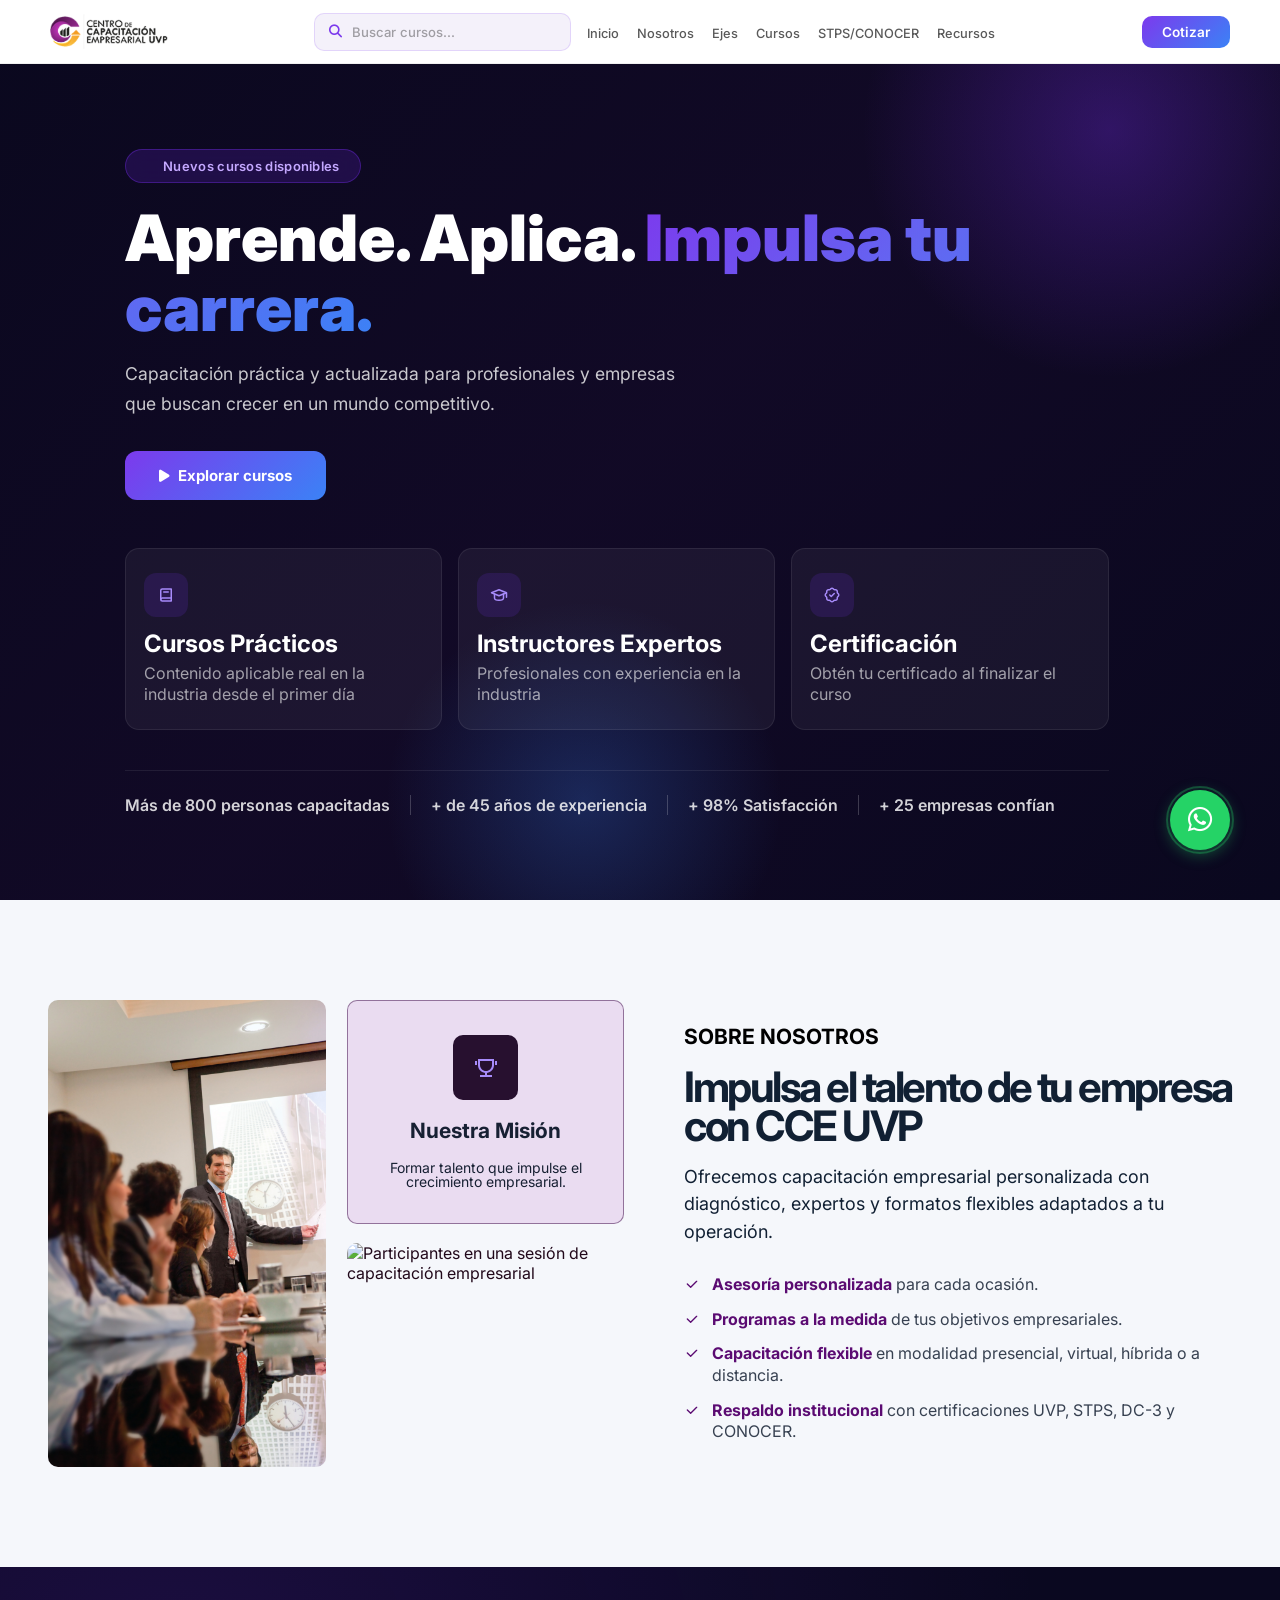
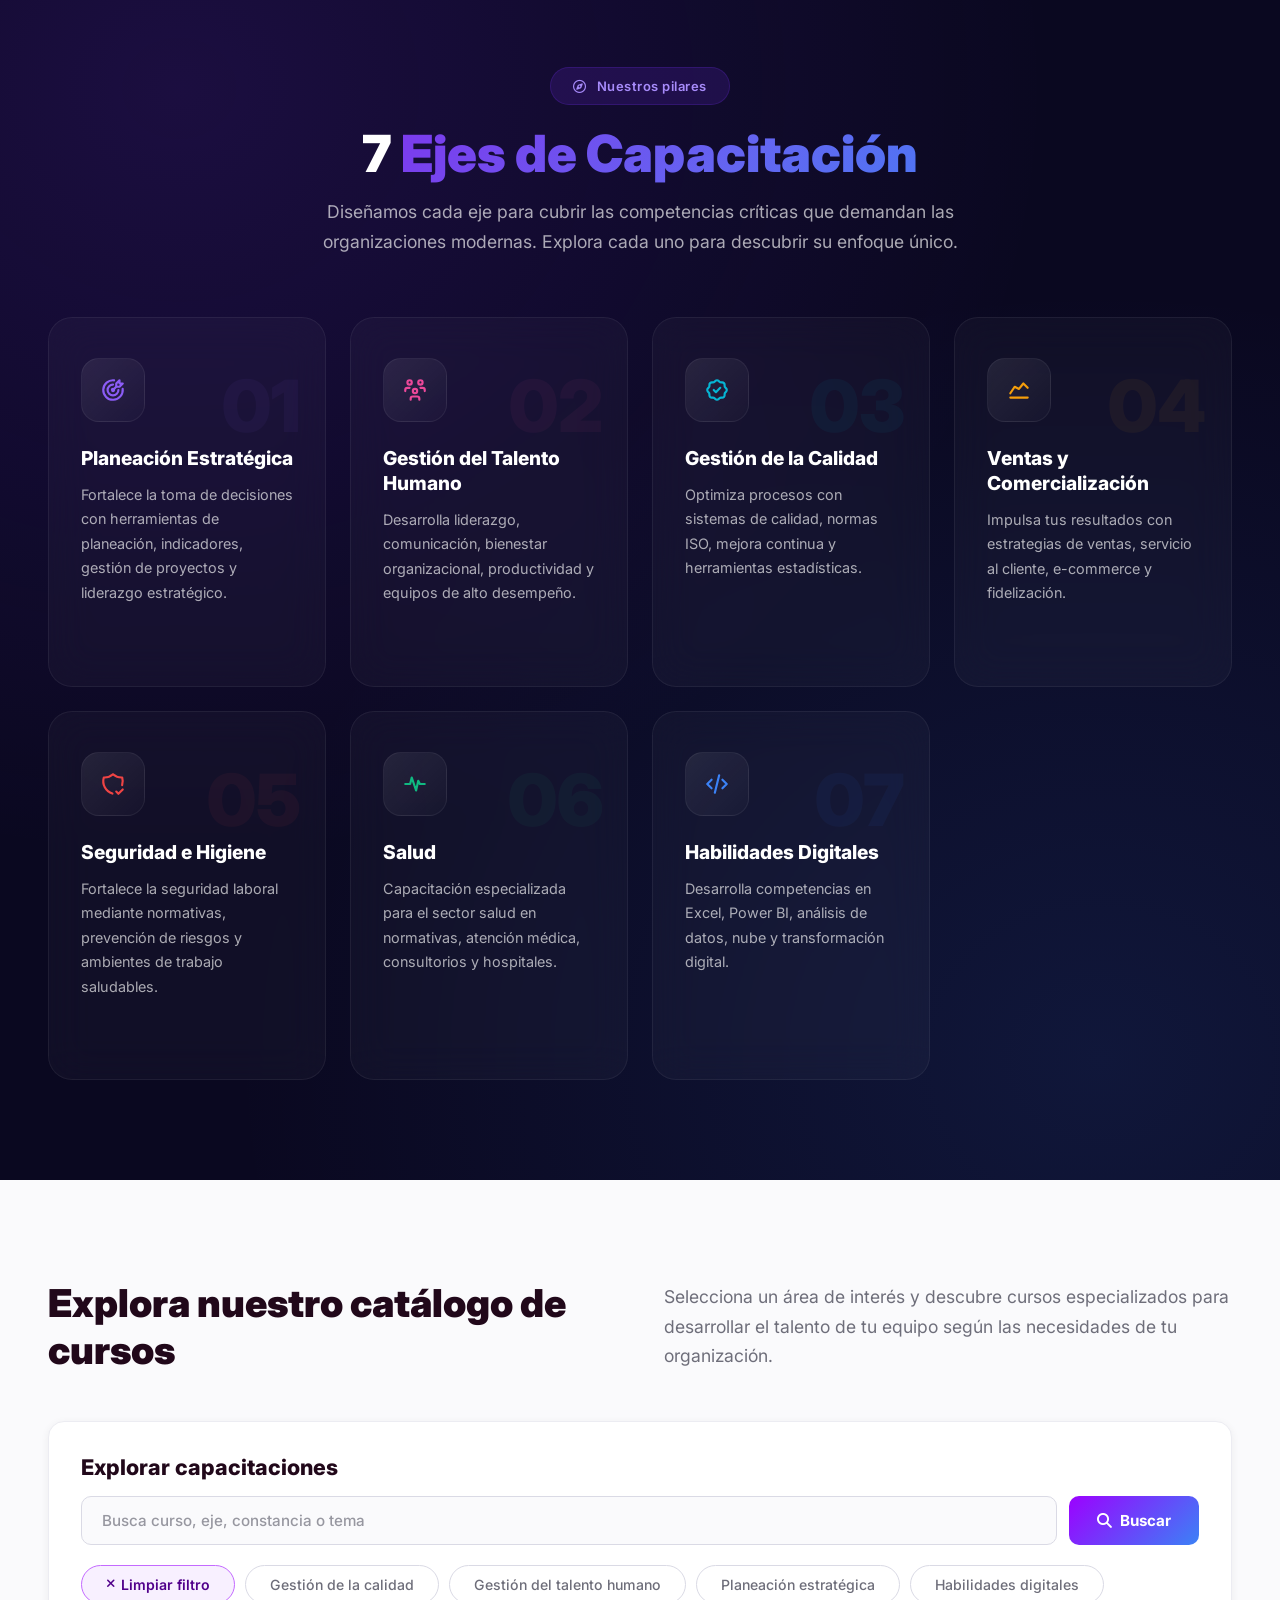
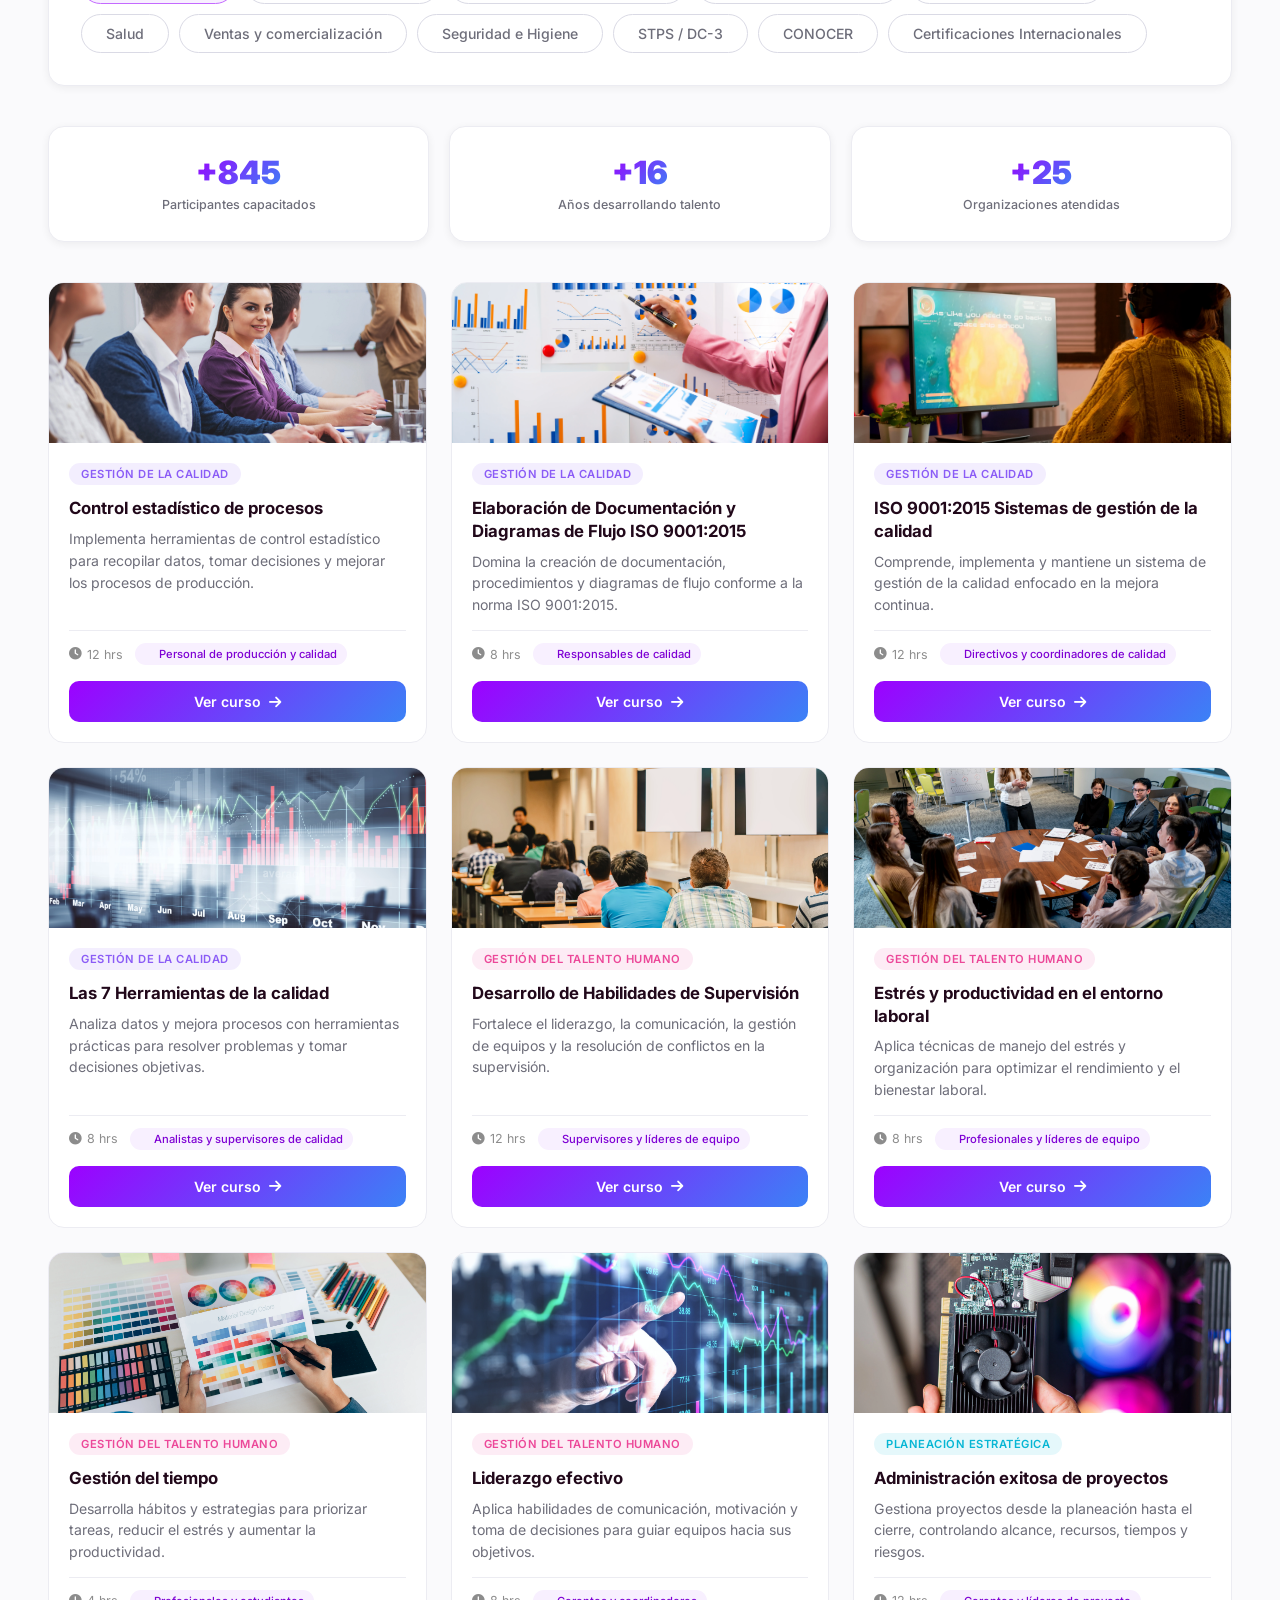
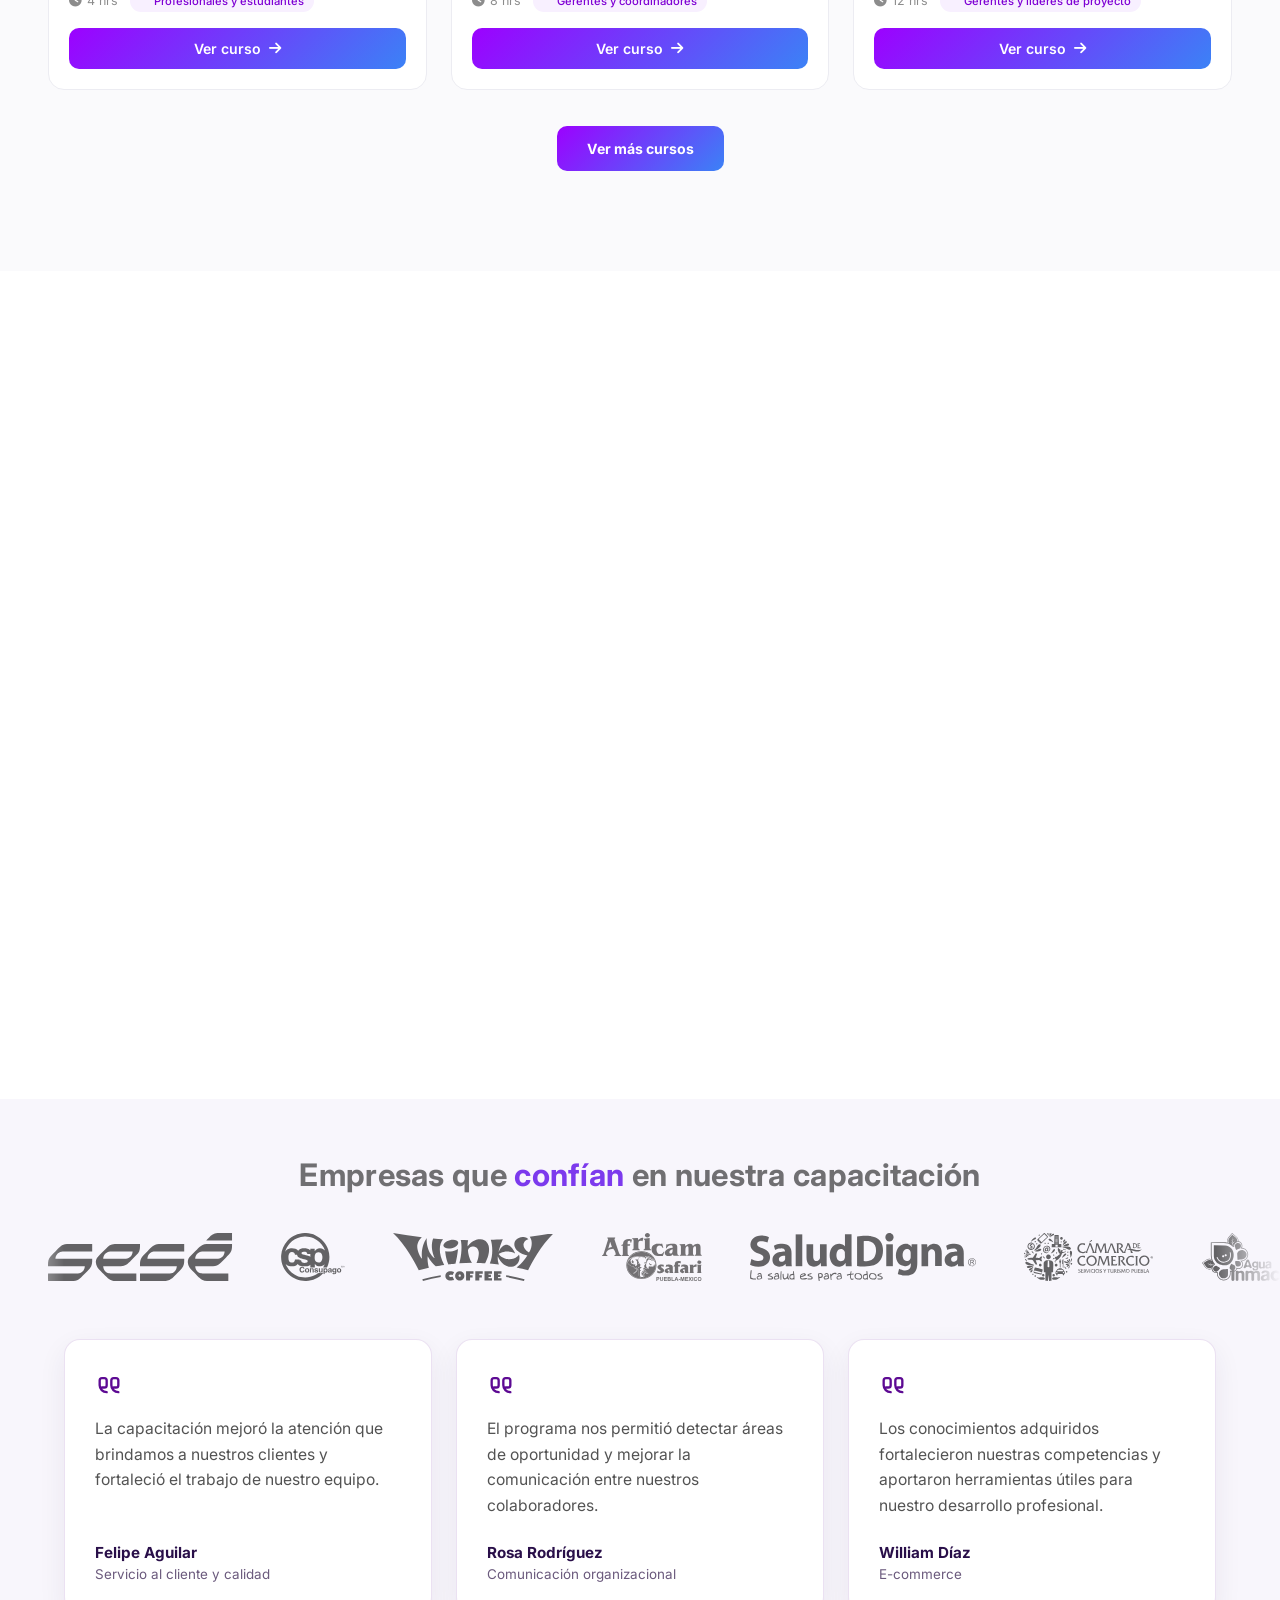
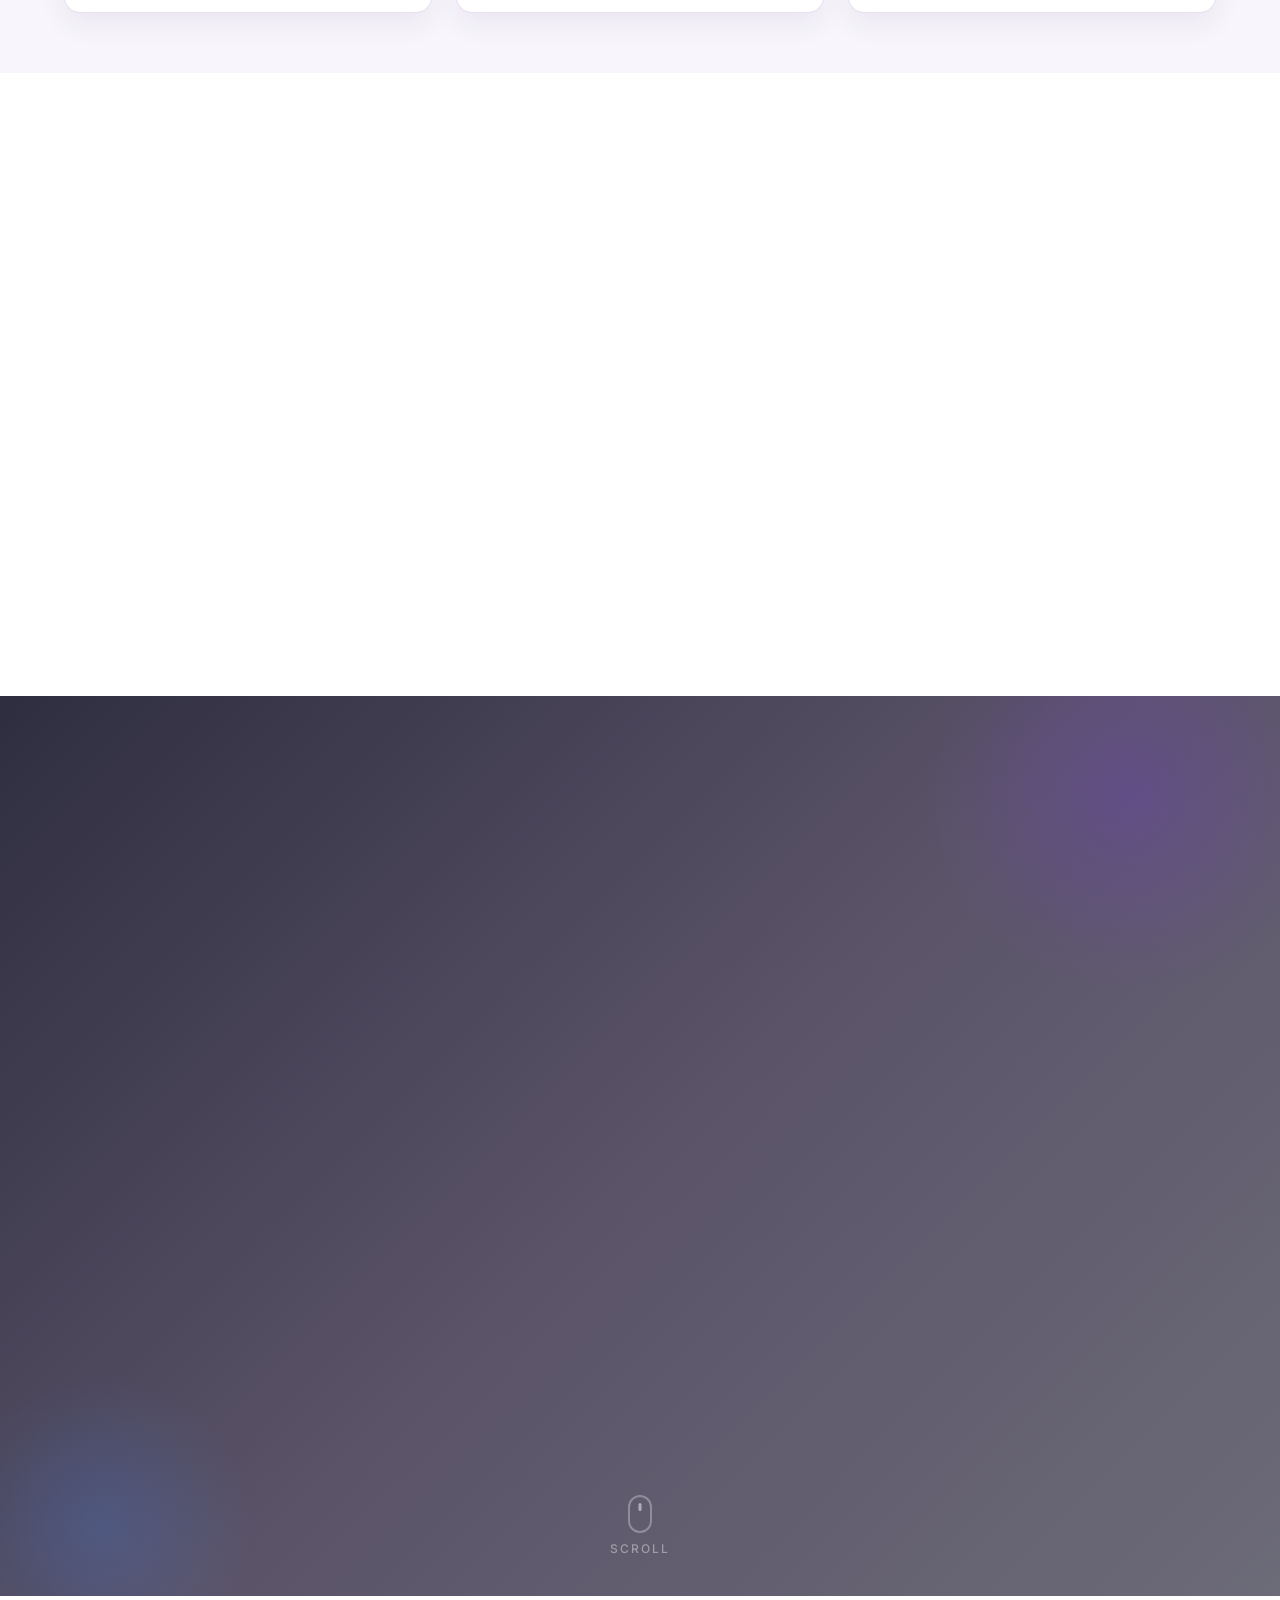
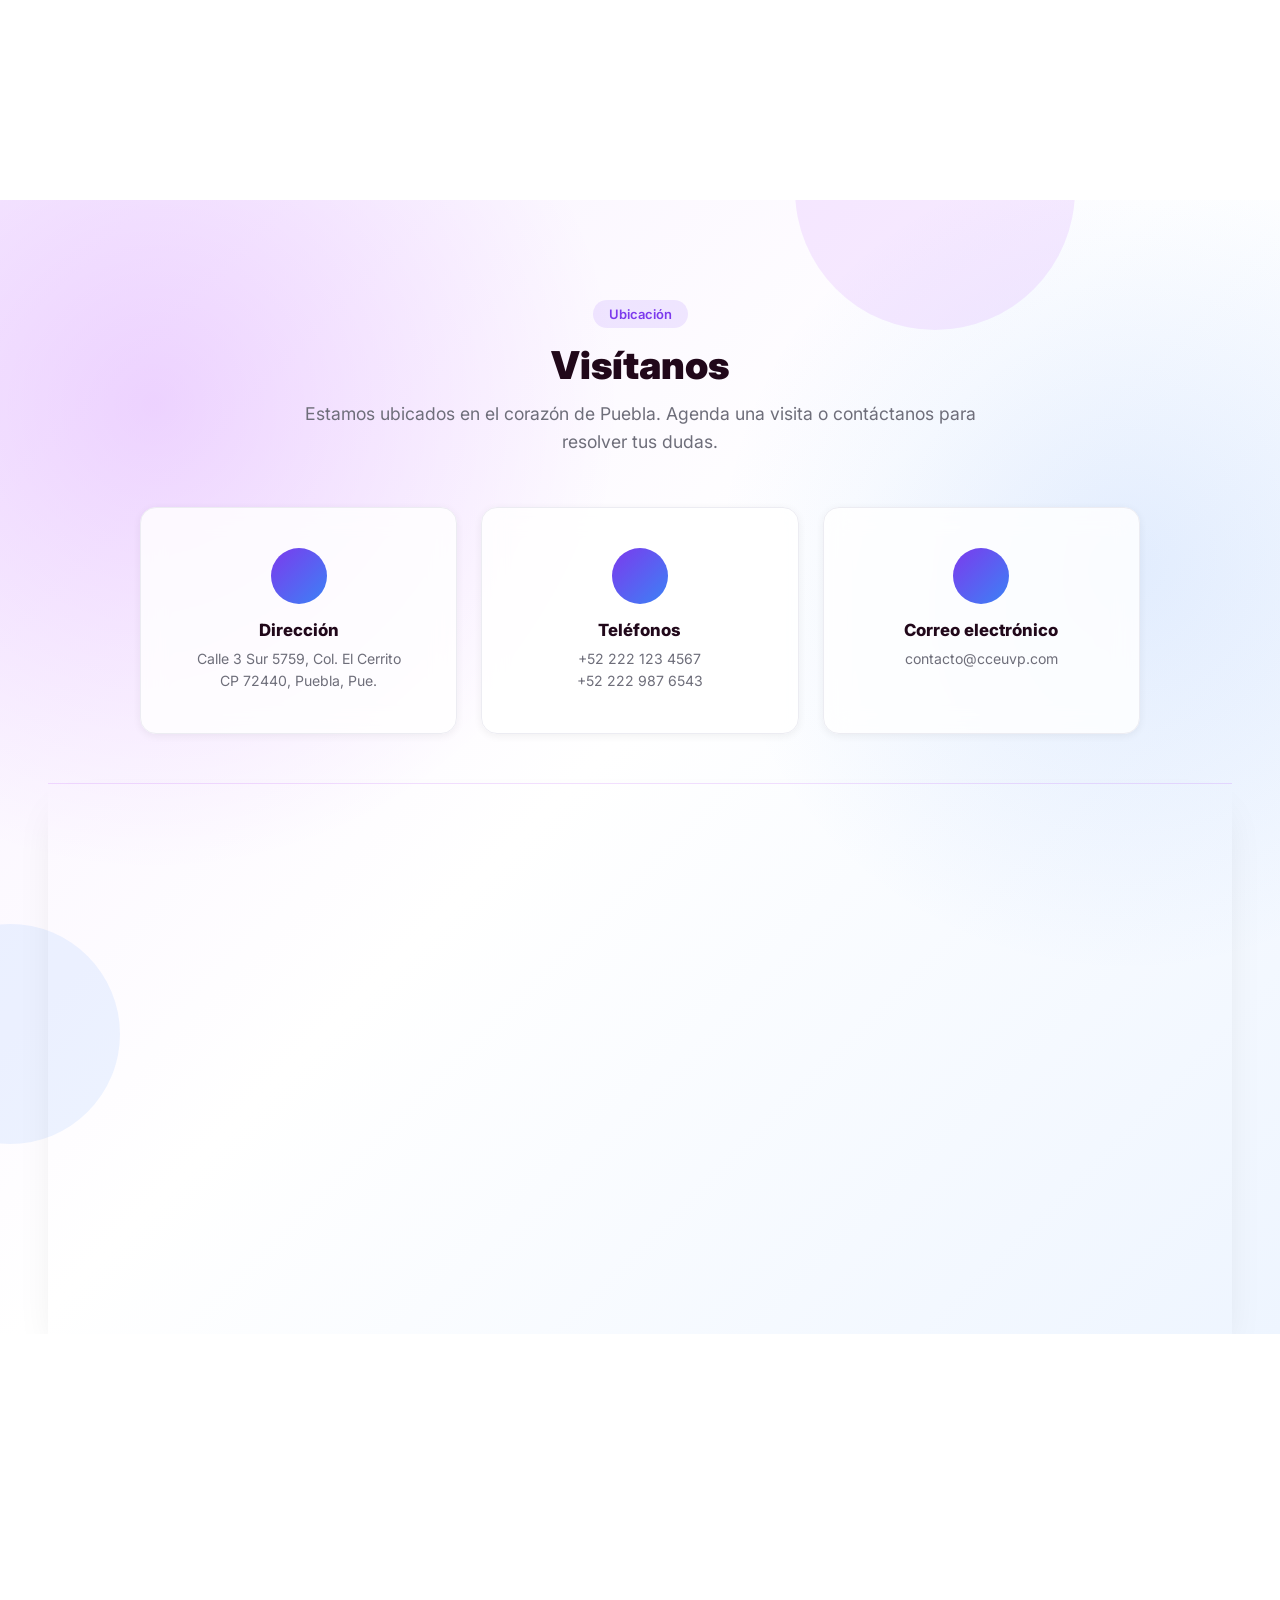
==== index.html @ 383e5fc8 "commit" ====
<!DOCTYPE html>
<html lang="es">
<head>
  <meta charset="UTF-8" />
  <meta name="viewport" content="width=device-width, initial-scale=1.0" />
  <title>MasterClass Online</title>
  <link href="https://fonts.googleapis.com/css2?family=Inter:wght@400;500;600;700;800;900&display=swap" rel="stylesheet" />
  <link rel="stylesheet" href="styles/tokens.css" />
  <link rel="stylesheet" href="styles/fa-subset.css" />
</head>
<body>
  <nav class="navbar">
    <a href="#inicio" class="navbar-logo">
      <img src="assets/images/brand/cce-logo.png" alt="CCE Logo" class="logo-img" />
    </a>
    <div class="navbar-center">
      <div class="navbar-search">
        <i class="fas fa-search"></i>
        <input type="text" placeholder="Buscar cursos..." autocomplete="off" id="navbarSearchInput" />
        <div class="navbar-search-dropdown" id="navbarSearchDropdown"></div>
      </div>
      <ul class="navbar-links" id="navLinks">
        <li><a href="index.html">Inicio</a></li>
        <li><a href="#nosotros">Nosotros</a></li>
        <li><a href="#ejes">Ejes</a></li>
        <li><a href="cursos.html">Cursos</a></li>
        <li><a href="#certificaciones">STPS/CONOCER</a></li>
        <li><a href="#guias">Recursos</a></li>
        <li class="nav-cotizar-mobile"><a href="#cotizador" class="nav-cotizar">Cotizar</a></li>
      </ul>
    </div>
    <a href="#cotizador" class="navbar-cotizar">Cotizar</a>
    <div class="hamburger" id="hamburger">
      <span></span>
      <span></span>
      <span></span>
    </div>
  </nav>
  <section class="hero" id="inicio">
    <video class="hero-video" autoplay muted loop playsinline>
      <source src="assets/videos/curso2-hero.mp4" type="video/mp4" />
    </video>
    <div class="glow-orb"></div>
    <div class="glow-orb-2"></div>
    <div class="content">
      <div class="badge">
        <i class="far fa-rocket"></i> Nuevos cursos disponibles
      </div>
      <h1>Aprende. Aplica. <span>Impulsa tu carrera.</span></h1>
      <p class="subtitle">Capacitación práctica y actualizada para profesionales y empresas que buscan crecer en un mundo competitivo.</p>
      <div class="cta-group">
        <a href="#cursos" class="btn-primary">
          <i class="fas fa-play"></i> Explorar cursos
        </a>
      </div>
      <div class="features">
        <div class="feature-card">
          <div class="feature-icon">
            <svg xmlns="http://www.w3.org/2000/svg" width="18" height="18" viewBox="0 0 24 24" fill="none" stroke="currentColor" stroke-width="2" stroke-linecap="round" stroke-linejoin="round" aria-hidden="true"><path stroke="none" d="M0 0h24v24H0z" fill="none"/><path d="M19 4v16h-12a2 2 0 0 1 -2 -2v-12a2 2 0 0 1 2 -2h12"/><path d="M19 16h-12a2 2 0 0 0 -2 2"/><path d="M9 8h6"/></svg>
          </div>
          <div class="feature-title">Cursos Prácticos</div>
          <div class="feature-desc">Contenido aplicable real en la industria desde el primer día</div>
        </div>
        <div class="feature-card">
          <div class="feature-icon">
            <svg xmlns="http://www.w3.org/2000/svg" width="18" height="18" viewBox="0 0 24 24" fill="none" stroke="currentColor" stroke-width="2" stroke-linecap="round" stroke-linejoin="round" aria-hidden="true"><path stroke="none" d="M0 0h24v24H0z" fill="none"/><path d="M22 9l-10 -4l-10 4l10 4l10 -4v6"/><path d="M6 10.6v5.4a6 3 0 0 0 12 0v-5.4"/></svg>
          </div>
          <div class="feature-title">Instructores Expertos</div>
          <div class="feature-desc">Profesionales con experiencia en la industria</div>
        </div>
        <div class="feature-card">
          <div class="feature-icon">
            <svg xmlns="http://www.w3.org/2000/svg" width="18" height="18" viewBox="0 0 24 24" fill="none" stroke="currentColor" stroke-width="2" stroke-linecap="round" stroke-linejoin="round" aria-hidden="true"><path stroke="none" d="M0 0h24v24H0z" fill="none"/><path d="M5 7.2a2.2 2.2 0 0 1 2.2 -2.2h1a2.2 2.2 0 0 0 1.55 -.64l.7 -.7a2.2 2.2 0 0 1 3.12 0l.7 .7c.412 .41 .97 .64 1.55 .64h1a2.2 2.2 0 0 1 2.2 2.2v1c0 .58 .23 1.138 .64 1.55l.7 .7a2.2 2.2 0 0 1 0 3.12l-.7 .7a2.2 2.2 0 0 0 -.64 1.55v1a2.2 2.2 0 0 1 -2.2 2.2h-1a2.2 2.2 0 0 0 -1.55 .64l-.7 .7a2.2 2.2 0 0 1 -3.12 0l-.7 -.7a2.2 2.2 0 0 0 -1.55 -.64h-1a2.2 2.2 0 0 1 -2.2 -2.2v-1a2.2 2.2 0 0 0 -.64 -1.55l-.7 -.7a2.2 2.2 0 0 1 0 -3.12l.7 -.7a2.2 2.2 0 0 0 .64 -1.55v-1"/><path d="M9 12l2 2l4 -4"/></svg>
          </div>
          <div class="feature-title">Certificación</div>
          <div class="feature-desc">Obtén tu certificado al finalizar el curso</div>
        </div>
      </div>
      <div class="stats">
        <div class="stat">Más de 800 personas capacitadas</div>
        <div class="stat">+ de 45 años de experiencia</div>
        <div class="stat">+ 98% Satisfacción</div>
        <div class="stat">+ 25 empresas confían</div>
      </div>
    </div>
  </section>

  <section class="nosotros" id="nosotros">
    <div class="nosotros-body">
      <div class="nosotros-imagen">
        <div class="nosotros-collage">
          <img class="nosotros-collage-image nosotros-collage-image-main" src="assets/images/nosotros/capacitacion-1.png" alt="Instructor impartiendo una capacitación empresarial" width="2000" height="3000" />
          <article class="nosotros-mision-card">
            <div class="nosotros-mision-icon">
              <img src="assets/icons/trophy-line.svg" alt="" width="24" height="24" aria-hidden="true" />
            </div>
            <h3>Nuestra Misión</h3>
            <p>Formar talento que impulse el crecimiento empresarial.</p>
          </article>
          <img class="nosotros-collage-image nosotros-collage-image-secondary" src="assets/images/nosotros/capacitacion-2.png" alt="Participantes en una sesión de capacitación empresarial" width="4096" height="2766" />
        </div>
      </div>
      <div class="nosotros-texto">
        <div class="section-label">SOBRE NOSOTROS</div>
        <h2>Impulsa el talento de tu empresa con CCE UVP</h2>
        <p>Ofrecemos capacitación empresarial personalizada con diagnóstico, expertos y formatos flexibles adaptados a tu operación.</p>
        <ul class="nosotros-lista">
          <li>
            <span class="check-icon"><svg xmlns="http://www.w3.org/2000/svg" viewBox="0 0 24 24" fill="none" stroke="currentColor" stroke-width="2" stroke-linecap="round" stroke-linejoin="round" aria-hidden="true"><path stroke="none" d="M0 0h24v24H0z" fill="none"/><path d="M5 12l5 5l9 -9"/></svg></span>
            <span><strong>Asesoría personalizada</strong> para cada ocasión.</span>
          </li>
          <li>
            <span class="check-icon"><svg xmlns="http://www.w3.org/2000/svg" viewBox="0 0 24 24" fill="none" stroke="currentColor" stroke-width="2" stroke-linecap="round" stroke-linejoin="round" aria-hidden="true"><path stroke="none" d="M0 0h24v24H0z" fill="none"/><path d="M5 12l5 5l9 -9"/></svg></span>
            <span><strong>Programas a la medida</strong> de tus objetivos empresariales.</span>
          </li>
          <li>
            <span class="check-icon"><svg xmlns="http://www.w3.org/2000/svg" viewBox="0 0 24 24" fill="none" stroke="currentColor" stroke-width="2" stroke-linecap="round" stroke-linejoin="round" aria-hidden="true"><path stroke="none" d="M0 0h24v24H0z" fill="none"/><path d="M5 12l5 5l9 -9"/></svg></span>
            <span><strong>Capacitación flexible</strong> en modalidad presencial, virtual, híbrida o a distancia.</span>
          </li>
          <li>
            <span class="check-icon"><svg xmlns="http://www.w3.org/2000/svg" viewBox="0 0 24 24" fill="none" stroke="currentColor" stroke-width="2" stroke-linecap="round" stroke-linejoin="round" aria-hidden="true"><path stroke="none" d="M0 0h24v24H0z" fill="none"/><path d="M5 12l5 5l9 -9"/></svg></span>
            <span><strong>Respaldo institucional</strong> con certificaciones UVP, STPS, DC-3 y CONOCER.</span>
          </li>
        </ul>
      </div>
    </div>
  </section>

  <section class="ejes" id="ejes">
    <div class="ejes-particles" id="ejesParticles"></div>
    <div class="ejes-header">
      <div class="section-label">
        <i class="far fa-compass"></i>
        Nuestros pilares
      </div>
      <h2>7 <span>Ejes de Capacitación</span></h2>
      <p>Diseñamos cada eje para cubrir las competencias críticas que demandan las organizaciones modernas. Explora cada uno para descubrir su enfoque único.</p>
    </div>
    <div class="ejes-grid">
      <article class="eje-card" data-eje="1">
        <div class="eje-glow"></div>
        <div class="eje-number">01</div>
        <div class="eje-icon">
          <svg xmlns="http://www.w3.org/2000/svg" width="26" height="26" viewBox="0 0 24 24" fill="none" stroke="currentColor" stroke-width="2" stroke-linecap="round" stroke-linejoin="round"><path stroke="none" d="M0 0h24v24H0z" fill="none"/><path d="M11 12a1 1 0 1 0 2 0a1 1 0 1 0 -2 0"/><path d="M12 7a5 5 0 1 0 5 5"/><path d="M13 3.055a9 9 0 1 0 7.941 7.945"/><path d="M15 6v3h3l3 -3h-3v-3l-3 3"/><path d="M15 9l-3 3"/></svg>
        </div>
        <div class="eje-content">
          <h3 class="eje-title">Planeación Estratégica</h3>
          <p class="eje-desc">Fortalece la toma de decisiones con herramientas de planeación, indicadores, gestión de proyectos y liderazgo estratégico.</p>
          <a href="cursos.html?categoria=planeacion#cursos" class="eje-link"><span>Ver cursos</span><i class="fas fa-arrow-right"></i></a>
        </div>
      </article>

      <article class="eje-card" data-eje="2">
        <div class="eje-glow"></div>
        <div class="eje-number">02</div>
        <div class="eje-icon">
          <svg xmlns="http://www.w3.org/2000/svg" width="26" height="26" viewBox="0 0 24 24" fill="none" stroke="currentColor" stroke-width="2" stroke-linecap="round" stroke-linejoin="round"><path stroke="none" d="M0 0h24v24H0z" fill="none"/><path d="M10 13a2 2 0 1 0 4 0a2 2 0 0 0 -4 0"/><path d="M8 21v-1a2 2 0 0 1 2 -2h4a2 2 0 0 1 2 2v1"/><path d="M15 5a2 2 0 1 0 4 0a2 2 0 0 0 -4 0"/><path d="M17 10h2a2 2 0 0 1 2 2v1"/><path d="M5 5a2 2 0 1 0 4 0a2 2 0 0 0 -4 0"/><path d="M3 13v-1a2 2 0 0 1 2 -2h2"/></svg>
        </div>
        <div class="eje-content">
          <h3 class="eje-title">Gestión del Talento Humano</h3>
          <p class="eje-desc">Desarrolla liderazgo, comunicación, bienestar organizacional, productividad y equipos de alto desempeño.</p>
          <a href="cursos.html?categoria=talento#cursos" class="eje-link"><span>Ver cursos</span><i class="fas fa-arrow-right"></i></a>
        </div>
      </article>

      <article class="eje-card" data-eje="3">
        <div class="eje-glow"></div>
        <div class="eje-number">03</div>
        <div class="eje-icon">
          <svg xmlns="http://www.w3.org/2000/svg" width="26" height="26" viewBox="0 0 24 24" fill="none" stroke="currentColor" stroke-width="2" stroke-linecap="round" stroke-linejoin="round"><path stroke="none" d="M0 0h24v24H0z" fill="none"/><path d="M5 7.2a2.2 2.2 0 0 1 2.2 -2.2h1a2.2 2.2 0 0 0 1.55 -.64l.7 -.7a2.2 2.2 0 0 1 3.12 0l.7 .7c.412 .41 .97 .64 1.55 .64h1a2.2 2.2 0 0 1 2.2 2.2v1c0 .58 .23 1.138 .64 1.55l.7 .7a2.2 2.2 0 0 1 0 3.12l-.7 .7a2.2 2.2 0 0 0 -.64 1.55v1a2.2 2.2 0 0 1 -2.2 2.2h-1a2.2 2.2 0 0 0 -1.55 .64l-.7 .7a2.2 2.2 0 0 1 -3.12 0l-.7 -.7a2.2 2.2 0 0 0 -1.55 -.64h-1a2.2 2.2 0 0 1 -2.2 -2.2v-1a2.2 2.2 0 0 0 -.64 -1.55l-.7 -.7a2.2 2.2 0 0 1 0 -3.12l.7 -.7a2.2 2.2 0 0 0 .64 -1.55v-1"/><path d="M9 12l2 2l4 -4"/></svg>
        </div>
        <div class="eje-content">
          <h3 class="eje-title">Gestión de la Calidad</h3>
          <p class="eje-desc">Optimiza procesos con sistemas de calidad, normas ISO, mejora continua y herramientas estadísticas.</p>
          <a href="cursos.html?categoria=calidad#cursos" class="eje-link"><span>Ver cursos</span><i class="fas fa-arrow-right"></i></a>
        </div>
      </article>

      <article class="eje-card" data-eje="4">
        <div class="eje-glow"></div>
        <div class="eje-number">04</div>
        <div class="eje-icon">
          <svg xmlns="http://www.w3.org/2000/svg" width="26" height="26" viewBox="0 0 24 24" fill="none" stroke="currentColor" stroke-width="2" stroke-linecap="round" stroke-linejoin="round"><path stroke="none" d="M0 0h24v24H0z" fill="none"/><path d="M4 19l16 0"/><path d="M4 15l4 -6l4 2l4 -5l4 4"/></svg>
        </div>
        <div class="eje-content">
          <h3 class="eje-title">Ventas y Comercialización</h3>
          <p class="eje-desc">Impulsa tus resultados con estrategias de ventas, servicio al cliente, e-commerce y fidelización.</p>
          <a href="cursos.html?categoria=ventas#cursos" class="eje-link"><span>Ver cursos</span><i class="fas fa-arrow-right"></i></a>
        </div>
      </article>

      <article class="eje-card" data-eje="5">
        <div class="eje-glow"></div>
        <div class="eje-number">05</div>
        <div class="eje-icon">
          <svg xmlns="http://www.w3.org/2000/svg" width="26" height="26" viewBox="0 0 24 24" fill="none" stroke="currentColor" stroke-width="2" stroke-linecap="round" stroke-linejoin="round"><path stroke="none" d="M0 0h24v24H0z" fill="none"/><path d="M11.46 20.846a12 12 0 0 1 -7.96 -14.846a12 12 0 0 0 8.5 -3a12 12 0 0 0 8.5 3a12 12 0 0 1 -.09 7.06"/><path d="M15 19l2 2l4 -4"/></svg>
        </div>
        <div class="eje-content">
          <h3 class="eje-title">Seguridad e Higiene</h3>
          <p class="eje-desc">Fortalece la seguridad laboral mediante normativas, prevención de riesgos y ambientes de trabajo saludables.</p>
          <a href="cursos.html?categoria=seguridad#cursos" class="eje-link"><span>Ver cursos</span><i class="fas fa-arrow-right"></i></a>
        </div>
      </article>

      <article class="eje-card" data-eje="6">
        <div class="eje-glow"></div>
        <div class="eje-number">06</div>
        <div class="eje-icon">
          <svg xmlns="http://www.w3.org/2000/svg" width="26" height="26" viewBox="0 0 24 24" fill="none" stroke="currentColor" stroke-width="2" stroke-linecap="round" stroke-linejoin="round"><path stroke="none" d="M0 0h24v24H0z" fill="none"/><path d="M3 12h4.5l1.5 -6l4 12l2 -9l1.5 3h4.5"/></svg>
        </div>
        <div class="eje-content">
          <h3 class="eje-title">Salud</h3>
          <p class="eje-desc">Capacitación especializada para el sector salud en normativas, atención médica, consultorios y hospitales.</p>
          <a href="cursos.html?categoria=salud#cursos" class="eje-link"><span>Ver cursos</span><i class="fas fa-arrow-right"></i></a>
        </div>
      </article>

      <article class="eje-card" data-eje="7">
        <div class="eje-glow"></div>
        <div class="eje-number">07</div>
        <div class="eje-icon">
          <svg xmlns="http://www.w3.org/2000/svg" width="26" height="26" viewBox="0 0 24 24" fill="none" stroke="currentColor" stroke-width="2" stroke-linecap="round" stroke-linejoin="round"><path stroke="none" d="M0 0h24v24H0z" fill="none"/><path d="M7 8l-4 4l4 4"/><path d="M17 8l4 4l-4 4"/><path d="M14 4l-4 16"/></svg>
        </div>
        <div class="eje-content">
          <h3 class="eje-title">Habilidades Digitales</h3>
          <p class="eje-desc">Desarrolla competencias en Excel, Power BI, análisis de datos, nube y transformación digital.</p>
          <a href="cursos.html?categoria=digitales#cursos" class="eje-link"><span>Ver cursos</span><i class="fas fa-arrow-right"></i></a>
        </div>
      </article>
    </div>
  </section>

  <section class="cursos" id="cursos">
    <div class="cursos-header">
      <h2>Explora nuestro catálogo de cursos</h2>
      <p>Selecciona un área de interés y descubre cursos especializados para desarrollar el talento de tu equipo según las necesidades de tu organización.</p>
    </div>

    <div class="cursos-search-section">
      <h3 class="cursos-search-title">Explorar capacitaciones</h3>
      <div class="cursos-search-row">
        <input type="text" class="cursos-search-input" id="cursosSearchInput" placeholder="Busca curso, eje, constancia o tema" />
        <button class="cursos-search-btn" id="cursosSearchBtn">
          <i class="fas fa-search"></i> Buscar
        </button>
      </div>
      <div class="cursos-chips" id="cursosChips">
        <button class="chip-clear" id="chipClear" title="Mostrar todos los cursos">
          <i class="fas fa-times"></i> Limpiar filtro
        </button>
        <button class="chip" data-category="calidad">Gestión de la calidad</button>
        <button class="chip" data-category="talento">Gestión del talento humano</button>
        <button class="chip" data-category="planeacion">Planeación estratégica</button>
        <button class="chip" data-category="digitales">Habilidades digitales</button>
        <button class="chip" data-category="salud">Salud</button>
        <button class="chip" data-category="ventas">Ventas y comercialización</button>
        <button class="chip" data-category="seguridad">Seguridad e Higiene</button>
        <button class="chip" data-credential="stps">STPS / DC-3</button>
        <button class="chip" data-credential="conocer">CONOCER</button>
        <button class="chip" data-credential="internacional">Certificaciones Internacionales</button>
      </div>
    </div>

    <div class="cursos-stats">
      <div class="cursos-stat-card">
        <div class="cursos-stat-number"><span>+845</span></div>
        <div class="cursos-stat-label">Participantes capacitados</div>
      </div>
      <div class="cursos-stat-card">
        <div class="cursos-stat-number"><span>+16</span></div>
        <div class="cursos-stat-label">Años desarrollando talento</div>
      </div>
      <div class="cursos-stat-card">
        <div class="cursos-stat-number"><span>+25</span></div>
        <div class="cursos-stat-label">Organizaciones atendidas</div>
      </div>
    </div>

    <div class="cursos-grid" id="cursosGrid"></div>
    <div class="cursos-more">
      <a href="cursos.html" class="cursos-more-btn" id="cursosShowMore">Ver más cursos</a>
    </div>
  </section>

  <!-- ============================================
       SECCIÓN CERTIFICACIONES
       ============================================ -->
  <section class="certificaciones" id="certificaciones">
    <div class="certificaciones-header">
      <h2>Impulsa el cumplimiento y la competitividad</h2>
      <p>Fortalece las competencias de tu equipo con programas avalados por STPS, CONOCER y certificaciones internacionales para cumplir la normativa e impulsar la competitividad.</p>
    </div>
    <div class="certificaciones-grid">
      <article class="cert-card fade-child">
        <img src="assets/images/certifications/logos-certificaciones/trabajo.png" alt="STPS / DC-3" class="cert-card-logo" />
        <h3>STPS / DC-3</h3>
        <p><strong>Capacitación con validez oficial</strong><br />Programas alineados a la normativa de la STPS para desarrollar habilidades laborales y emitir constancias DC-3.</p>
        <a href="cursos.html?respaldo=stps#cursos" class="cert-card-btn">Ver cursos <i class="fas fa-arrow-right"></i></a>
      </article>
      <article class="cert-card fade-child">
        <img src="assets/images/certifications/logos-certificaciones/conocer.png" alt="CONOCER" class="cert-card-logo" />
        <h3>CONOCER</h3>
        <p><strong>Certificación de competencias laborales</strong><br />Evalúa y certifica las competencias de tu personal con reconocimiento oficial a nivel nacional.</p>
        <a href="cursos.html?respaldo=conocer#cursos" class="cert-card-btn">Ver cursos <i class="fas fa-arrow-right"></i></a>
      </article>
      <article class="cert-card fade-child">
        <img src="assets/images/certifications/logos-certificaciones/certificaciones.png" alt="Certificaciones Internacionales" class="cert-card-logo" />
        <h3>Certificaciones Internacionales</h3>
        <p><strong>Formación con reconocimiento global</strong><br />Programas y certificaciones en herramientas digitales y estándares internacionales para fortalecer la competitividad de tu empresa.</p>
        <a href="cursos.html?respaldo=internacional#cursos" class="cert-card-btn">Ver cursos <i class="fas fa-arrow-right"></i></a>
      </article>
    </div>
  </section>

  <section class="empresas">
    <div class="empresas-titulo">Empresas que <span>confían</span> en nuestra capacitación</div>
    <div class="carousel-wrapper">
      <div class="carousel-track">
        <div class="carousel-logo"><img src="assets/images/companies/logos-empresas/Frame 10.svg" alt="Empresa" /></div>
        <div class="carousel-logo"><img src="assets/images/companies/logos-empresas/Frame 2-1.svg" alt="Empresa" /></div>
        <div class="carousel-logo"><img src="assets/images/companies/logos-empresas/Frame 2.svg" alt="Empresa" /></div>
        <div class="carousel-logo"><img src="assets/images/companies/logos-empresas/Frame 4.svg" alt="Empresa" /></div>
        <div class="carousel-logo"><img src="assets/images/companies/logos-empresas/Frame 5.svg" alt="Empresa" /></div>
        <div class="carousel-logo"><img src="assets/images/companies/logos-empresas/Frame 6.svg" alt="Empresa" /></div>
        <div class="carousel-logo"><img src="assets/images/companies/logos-empresas/Frame 7.svg" alt="Empresa" /></div>
        <div class="carousel-logo"><img src="assets/images/companies/logos-empresas/Frame 8.svg" alt="Empresa" /></div>
        <div class="carousel-logo"><img src="assets/images/companies/logos-empresas/Frame 9.svg" alt="Empresa" /></div>
        <div class="carousel-logo"><img src="assets/images/companies/logos-empresas/Frame 10.svg" alt="Empresa" /></div>
        <div class="carousel-logo"><img src="assets/images/companies/logos-empresas/Frame 2-1.svg" alt="Empresa" /></div>
        <div class="carousel-logo"><img src="assets/images/companies/logos-empresas/Frame 2.svg" alt="Empresa" /></div>
        <div class="carousel-logo"><img src="assets/images/companies/logos-empresas/Frame 4.svg" alt="Empresa" /></div>
        <div class="carousel-logo"><img src="assets/images/companies/logos-empresas/Frame 5.svg" alt="Empresa" /></div>
        <div class="carousel-logo"><img src="assets/images/companies/logos-empresas/Frame 6.svg" alt="Empresa" /></div>
        <div class="carousel-logo"><img src="assets/images/companies/logos-empresas/Frame 7.svg" alt="Empresa" /></div>
        <div class="carousel-logo"><img src="assets/images/companies/logos-empresas/Frame 8.svg" alt="Empresa" /></div>
        <div class="carousel-logo"><img src="assets/images/companies/logos-empresas/Frame 9.svg" alt="Empresa" /></div>
      </div>
    </div>
    <div class="testimonios-grid" aria-label="Testimonios de participantes">
      <article class="testimonio-card">
        <svg class="testimonio-quote" xmlns="http://www.w3.org/2000/svg" viewBox="0 0 24 24" fill="none" stroke="currentColor" stroke-width="2" stroke-linecap="round" stroke-linejoin="round" aria-hidden="true"><path stroke="none" d="M0 0h24v24H0z" fill="none"/><path d="M6 15h2a2 2 0 0 0 2 -2v-4a2 2 0 0 0 -2 -2h-2a2 2 0 0 0 -2 2v4a6 6 0 0 0 6 6"/><path d="M16 15h2a2 2 0 0 0 2 -2v-4a2 2 0 0 0 -2 -2h-2a2 2 0 0 0 -2 2v4a6 6 0 0 0 6 6"/></svg>
        <blockquote>La capacitación mejoró la atención que brindamos a nuestros clientes y fortaleció el trabajo de nuestro equipo.</blockquote>
        <p class="testimonio-autor">Felipe Aguilar</p>
        <p class="testimonio-cargo">Servicio al cliente y calidad</p>
      </article>
      <article class="testimonio-card">
        <svg class="testimonio-quote" xmlns="http://www.w3.org/2000/svg" viewBox="0 0 24 24" fill="none" stroke="currentColor" stroke-width="2" stroke-linecap="round" stroke-linejoin="round" aria-hidden="true"><path stroke="none" d="M0 0h24v24H0z" fill="none"/><path d="M6 15h2a2 2 0 0 0 2 -2v-4a2 2 0 0 0 -2 -2h-2a2 2 0 0 0 -2 2v4a6 6 0 0 0 6 6"/><path d="M16 15h2a2 2 0 0 0 2 -2v-4a2 2 0 0 0 -2 -2h-2a2 2 0 0 0 -2 2v4a6 6 0 0 0 6 6"/></svg>
        <blockquote>El programa nos permitió detectar áreas de oportunidad y mejorar la comunicación entre nuestros colaboradores.</blockquote>
        <p class="testimonio-autor">Rosa Rodríguez</p>
        <p class="testimonio-cargo">Comunicación organizacional</p>
      </article>
      <article class="testimonio-card">
        <svg class="testimonio-quote" xmlns="http://www.w3.org/2000/svg" viewBox="0 0 24 24" fill="none" stroke="currentColor" stroke-width="2" stroke-linecap="round" stroke-linejoin="round" aria-hidden="true"><path stroke="none" d="M0 0h24v24H0z" fill="none"/><path d="M6 15h2a2 2 0 0 0 2 -2v-4a2 2 0 0 0 -2 -2h-2a2 2 0 0 0 -2 2v4a6 6 0 0 0 6 6"/><path d="M16 15h2a2 2 0 0 0 2 -2v-4a2 2 0 0 0 -2 -2h-2a2 2 0 0 0 -2 2v4a6 6 0 0 0 6 6"/></svg>
        <blockquote>Los conocimientos adquiridos fortalecieron nuestras competencias y aportaron herramientas útiles para nuestro desarrollo profesional.</blockquote>
        <p class="testimonio-autor">William Díaz</p>
        <p class="testimonio-cargo">E-commerce</p>
      </article>
    </div>
  </section>

  <!-- ============================================
       SECCIÓN GUÍAS Y ARTÍCULOS
       ============================================ -->
  <section class="guias" id="guias">
    <div class="guias-header">
      <h2>Todo lo que necesitas saber sobre capacitación empresarial</h2>
      <p>Encuentra guías, artículos y recursos especializados sobre capacitación empresarial, STPS, DC-3, CONOCER y certificaciones para fortalecer el desarrollo de tu organización.</p>
    </div>
    <div class="guias-grid">
      <article class="guia-card fade-child">
        <h3>¿Qué es la constancia DC-3?</h3>
        <p>Conoce qué es la constancia DC-3, cuándo se requiere y cómo contribuye al cumplimiento de la normativa laboral.</p>
        <button class="guia-card-link" type="button" data-resource-title="¿Qué es la constancia DC-3?" data-resource-content="La constancia DC-3 es el documento mediante el cual se acredita que una persona recibió capacitación en una competencia o tema de seguridad laboral. La empresa la emite cuando el programa aplica a sus obligaciones ante la STPS y debe conservarla como parte de su evidencia de formación. Para obtenerla, el curso debe incluir asistencia, evaluación y los datos completos del trabajador, la empresa y el agente capacitador.">Leer artículo <i class="fas fa-arrow-right"></i></button>
      </article>
      <article class="guia-card fade-child">
        <h3>Beneficios de certificar competencias con CONOCER</h3>
        <p>Descubre cómo las certificaciones CONOCER fortalecen las competencias laborales y mejoran la competitividad de tu empresa.</p>
        <button class="guia-card-link" type="button" data-resource-title="Beneficios de certificar competencias con CONOCER" data-resource-content="La certificación CONOCER reconoce formalmente que una persona domina una función laboral, sin importar dónde adquirió su experiencia. Para la empresa, ayuda a estandarizar procesos, identificar brechas de talento y respaldar planes de desarrollo con evidencia verificable. Para cada colaborador, representa una credencial con valor nacional que fortalece su perfil profesional y su movilidad laboral.">Conocer beneficios <i class="fas fa-arrow-right"></i></button>
      </article>
      <article class="guia-card fade-child">
        <h3>¿Cómo elegir la capacitación ideal para tu empresa?</h3>
        <p>Identifica la modalidad, contenidos y objetivos que mejor se adaptan a las necesidades de tu organización.</p>
        <button class="guia-card-link" type="button" data-resource-title="¿Cómo elegir la capacitación ideal para tu empresa?" data-resource-content="Comienza por identificar el reto de negocio que deseas resolver y las competencias que el equipo necesita fortalecer. Después define indicadores claros, el perfil de los participantes, la modalidad más conveniente y un calendario compatible con la operación. Una capacitación efectiva combina contenidos aplicables, facilitadores con experiencia y seguimiento posterior para medir su impacto.">Leer guía <i class="fas fa-arrow-right"></i></button>
      </article>
    </div>
  </section>

  <!-- ============================================
       SECCIÓN PARALLAX - VÍDEO DE FONDO
       ============================================ -->
  <section class="parallax-section" id="parallaxSection">
    <!-- Vídeo de fondo -->
    <div class="parallax-video-wrapper">
      <video class="parallax-video" id="parallaxVideo" muted loop playsinline preload="none">
        <source src="assets/videos/curso1.mp4" type="video/mp4" />
      </video>
    </div>

    <!-- Overlay oscuro -->
    <div class="parallax-overlay"></div>

    <!-- Orbes decorativos -->
    <div class="parallax-orb parallax-orb-1"></div>
    <div class="parallax-orb parallax-orb-2"></div>

    <!-- Contenido con efecto parallax -->
    <div class="parallax-content" id="parallaxContent">
      <div class="parallax-badge" id="parallaxBadge">
        <i class="far fa-graduation-cap"></i>
        Formación empresarial de alto impacto
      </div>
      <h2 class="parallax-title" id="parallaxTitle">
        Aprende con los <span>mejores</span>
      </h2>
      <p class="parallax-subtitle" id="parallaxSubtitle">
        Impulsa tu carrera con cursos diseñados por expertos de la industria. Capacitación práctica que transforma equipos y resultados.
      </p>
      <div class="parallax-cta" id="parallaxCta">
          <a href="cursos.html" class="parallax-btn-primary">
          Ver todos los cursos <i class="fas fa-arrow-right"></i>
        </a>
        <a href="#cotizador" class="parallax-btn-secondary">
          <i class="fas fa-play-circle"></i> Cotiza tu curso
        </a>
      </div>
    </div>

    <!-- Indicador de scroll -->
    <div class="parallax-scroll-indicator">
      <div class="scroll-mouse"></div>
      <span>Scroll</span>
    </div>
  </section>

  <!-- ============================================
       SECCIÓN COTIZADOR
       ============================================ -->
  <section class="cotizador" id="cotizador">
    <div class="cotizador-container">
      <div class="cotizador-info">
        <h2>Solicita una propuesta de capacitación para tu empresa</h2>
        <p class="cotizador-como-funciona">¿Cómo funciona?</p>
        <ol class="cotizador-pasos">
          <li class="cotizador-paso">
            <span class="cotizador-paso-numero">1</span>
            <div>
              <h3>Comparte tus necesidades</h3>
              <p>Selecciona el curso o eje de capacitación que más se adapte a tu empresa.</p>
            </div>
          </li>
          <li class="cotizador-paso">
            <span class="cotizador-paso-numero">2</span>
            <div>
              <h3>Personalizamos la propuesta</h3>
              <p>Definimos modalidad, participantes, contenidos y objetivos de acuerdo con tus requerimientos.</p>
            </div>
          </li>
          <li class="cotizador-paso">
            <span class="cotizador-paso-numero">3</span>
            <div>
              <h3>Recibe propuesta</h3>
              <p>Nuestro equipo te enviará una propuesta personalizada y dará seguimiento a tu solicitud.</p>
            </div>
          </li>
        </ol>
      </div>

      <form class="cotizador-form">
        <h2>Solicita una propuesta</h2>
        <div class="cotizador-campos">
          <label>
            <span class="sr-only">Nombre</span>
            <input type="text" name="nombre" placeholder="Nombre" autocomplete="name" required />
          </label>
          <label>
            <span class="sr-only">Empresa</span>
            <input type="text" name="empresa" placeholder="Empresa" autocomplete="organization" required />
          </label>
          <label>
            <span class="sr-only">Correo empresarial</span>
            <input type="email" name="correo" placeholder="Correo empresarial" autocomplete="email" required />
          </label>
          <label>
            <span class="sr-only">WhatsApp</span>
            <input type="tel" name="whatsapp" placeholder="WhatsApp" autocomplete="tel" required />
          </label>
          <label class="cotizador-campo-completo">
            <span class="sr-only">Curso o eje de interés</span>
            <select name="interes" required>
              <option value="" selected disabled>Selecciona curso o eje de interés</option>
              <option value="planeacion">Planeación Estratégica</option>
              <option value="talento">Gestión del Talento Humano</option>
              <option value="calidad">Gestión de la Calidad</option>
              <option value="ventas">Ventas y Comercialización</option>
              <option value="seguridad">Seguridad e Higiene</option>
              <option value="salud">Salud</option>
              <option value="digitales">Habilidades Digitales</option>
              <option value="conocer">CONOCER</option>
              <option value="otro">Otro</option>
            </select>
          </label>
          <label>
            <span class="sr-only">Modalidad deseada</span>
            <select name="modalidad" required>
              <option value="" selected disabled>Modalidad deseada</option>
              <option value="presencial">Presencial</option>
              <option value="linea">En línea</option>
              <option value="hibrida">Híbrida</option>
              <option value="in-company">In-Company</option>
            </select>
          </label>
          <label>
            <span class="sr-only">Número de participantes</span>
            <input type="number" name="participantes" placeholder="Número de participantes" min="1" required />
          </label>
          <label>
            <span class="sr-only">Tipo de constancia</span>
            <select name="constancia" required>
              <option value="" selected disabled>Tipo de constancia</option>
              <option value="institucional">Constancia institucional</option>
              <option value="dc3">DC-3 (STPS)</option>
              <option value="conocer">Certificación CONOCER</option>
              <option value="internacional">Certificación internacional</option>
              <option value="no-requerida">No requerida</option>
            </select>
          </label>
          <label>
            <span class="sr-only">Ciudad o localidad</span>
            <input type="text" name="ciudad" placeholder="Ciudad / Localidad" autocomplete="address-level2" required />
          </label>
          <label class="cotizador-campo-completo">
            <span class="sr-only">Objetivo de capacitación</span>
            <textarea name="objetivo" rows="3" placeholder="Cuéntanos el objetivo de capacitación" required></textarea>
          </label>
        </div>
        <button type="submit" class="cotizador-btn">Recibir propuesta personalizada</button>
        <p class="cotizador-aviso">Tus datos serán utilizados únicamente para dar seguimiento a tu solicitud de capacitación.</p>
      </form>
    </div>
  </section>

  <!-- ============================================
       SECCIÓN PREGUNTAS FRECUENTES
       ============================================ -->
    <section class="faq">
      <h2 class="faq-title">Preguntas frecuentes</h2>
      <div class="faq-list">
        <details class="faq-item"><summary>¿Los programas de capacitación se adaptan a las necesidades de mi empresa?</summary><p>Diseñamos programas In-Company personalizados a partir de un diagnóstico previo, considerando los objetivos, sector, número de participantes y competencias que deseas desarrollar.</p></details>
        <details class="faq-item"><summary>¿Qué modalidades de capacitación ofrecen?</summary><p>Contamos con modalidades presencial, en línea, híbrida e In-Company, adaptándonos a la operación y disponibilidad de tu empresa.</p></details>
        <details class="faq-item"><summary>¿Qué tipo de constancia o certificación reciben los participantes?</summary><p>Dependiendo del programa, los participantes pueden recibir constancias institucionales, DC-3 avalada por la STPS, certificaciones CONOCER o certificaciones internacionales.</p></details>
        <details class="faq-item"><summary>¿Cómo puedo solicitar una cotización o propuesta?</summary><p>Completa el formulario de contacto y nuestro equipo elaborará una propuesta personalizada sin costo, considerando modalidad, duración y objetivos de capacitación.</p></details>
        <details class="faq-item"><summary>¿Pueden impartir la capacitación en nuestras instalaciones?</summary><p>Contamos con programas In-Company que pueden impartirse en las instalaciones de tu empresa o en modalidad virtual, según tus necesidades.</p></details>
        <details class="faq-item"><summary>¿Qué áreas de capacitación manejan?</summary><p>Ofrecemos programas en Planeación Estratégica, Gestión del Talento Humano, Gestión de la Calidad, Seguridad e Higiene, Ventas y Comercialización, Salud, Habilidades Digitales y CONOCER.</p></details>
        <details class="faq-item"><summary>¿Las capacitaciones cumplen con la normativa de la STPS?</summary><p>Contamos con programas alineados a la STPS y emitimos constancias DC-3 cuando el curso lo requiere.</p></details>
        <details class="faq-item"><summary>¿Cuál es la duración de los cursos?</summary><p>La duración varía según el programa y las necesidades de la empresa; diseñamos desde sesiones específicas hasta programas integrales de formación.</p></details>
        <details class="faq-item"><summary>¿Quiénes pueden tomar los cursos?</summary><p>Nuestros programas están dirigidos a empresas, instituciones, organizaciones y profesionales que buscan desarrollar competencias y fortalecer el desempeño de sus equipos.</p></details>
        <details class="faq-item"><summary>¿En cuánto tiempo recibiré una respuesta?</summary><p>Nuestro equipo se pondrá en contacto contigo y enviará una propuesta personalizada en un máximo de 24 horas hábiles.</p></details>
      </div>
    </section>

    <dialog class="resource-modal" id="resourceModal" aria-labelledby="resourceModalTitle" aria-describedby="resourceModalContent">
      <div class="resource-modal-content">
        <button class="resource-modal-close" type="button" aria-label="Cerrar información">×</button>
        <p class="resource-modal-eyebrow">Recursos especializados</p>
        <h2 id="resourceModalTitle"></h2>
        <p id="resourceModalContent"></p>
      </div>
    </dialog>

  <!-- ============================================
       SECCIÓN UBICACIÓN — VISÍTANOS
       ============================================ -->
  <section class="ubicacion">
    <div class="ubicacion-header">
      <div class="section-label">Ubicación</div>
      <h2>Visítanos</h2>
      <p class="ubicacion-subtitle">Estamos ubicados en el corazón de Puebla. Agenda una visita o contáctanos para resolver tus dudas.</p>
    </div>
    <div class="ubicacion-cols">
      <div class="ubicacion-col">
        <div class="ubicacion-col-icon">
        </div>
        <h3>Dirección</h3>
        <p>Calle 3 Sur 5759, Col. El Cerrito<br />CP 72440, Puebla, Pue.</p>
      </div>
      <div class="ubicacion-col">
        <div class="ubicacion-col-icon"></div>
        <h3>Teléfonos</h3>
        <p>+52 222 123 4567<br />+52 222 987 6543</p>
      </div>
      <div class="ubicacion-col">
        <div class="ubicacion-col-icon"></div>
        <h3>Correo electrónico</h3>
        <p>contacto@cceuvp.com</p>
      </div>
    </div>
    <div class="ubicacion-mapa-full">
      <iframe src="https://www.google.com/maps/embed?pb=!1m18!1m12!1m3!1d3771.475307318426!2d-98.21014192573476!3d19.05244985229089!2m3!1f0!2f0!3f0!3m2!1i1024!2i768!4f13.1!3m3!1m2!1s0x85cfc55b1b1b1b1b%3A0x1b1b1b1b1b1b1b1b!2sCalle%203%20Sur%205759%2C%20El%20Cerrito%2C%2072440%20Puebla%2C%20Pue.!5e0!3m2!1ses!2smx!4v1" width="100%" height="550" style="border:0;" allowfullscreen="" loading="lazy" referrerpolicy="no-referrer-when-downgrade"></iframe>
    </div>
  </section>

  <!-- ============================================
       FOOTER — NUEVA ESTRUCTURA
       ============================================ -->
  <footer class="footer">
    <div class="footer-grid">
      <div class="footer-col footer-col-desc">
        <div class="footer-brand">Centro de Capacitación <span>Empresarial UVP</span></div>
        <p>Somos una plataforma de educación en línea comprometida con la excelencia académica y la innovación constante. Capacitación práctica que transforma equipos y resultados.</p>
        <a href="https://wa.me/521" target="_blank" style="display:inline-flex;align-items:center;gap:8px;padding:10px 20px;border-radius:10px;background:#25D366;color:#fff;font-size:0.82rem;font-weight:700;text-decoration:none;transition:transform var(--transition-fast);">
          <i class="fab fa-whatsapp"></i> Contáctanos
        </a>
      </div>
      <div class="footer-col">
        <h3>Mapa de sitio</h3>
        <ul>
          <li><a href="#nosotros"><i class="fas fa-arrow-right"></i>Nosotros</a></li>
          <li><a href="#ejes"><i class="fas fa-arrow-right"></i>Ejes</a></li>
          <li><a href="cursos.html"><i class="fas fa-arrow-right"></i>Cursos</a></li>
          <li><a href="#certificaciones"><i class="fas fa-arrow-right"></i>STPS / CONOCER</a></li>
          <li><a href="#guias"><i class="fas fa-arrow-right"></i>Recursos</a></li>
          <li><a href="#cotizador"><i class="fas fa-arrow-right"></i>Cotizar</a></li>
        </ul>
      </div>
      <div class="footer-col">
        <h3>Legal</h3>
        <ul>
          <li><a href="#"><i class="fas fa-arrow-right"></i>Aviso de privacidad</a></li>
          <li><a href="#"><i class="fas fa-arrow-right"></i>Términos y condiciones</a></li>
          <li><a href="#"><i class="fas fa-arrow-right"></i>Política de cookies</a></li>
        </ul>
      </div>
      <div class="footer-col">
        <h3>Contacto</h3>
        <div class="footer-contact-item">
          <svg class="footer-contact-icon" aria-hidden="true" viewBox="0 0 24 24"><path d="M20 10c0 6-8 12-8 12S4 16 4 10a8 8 0 1 1 16 0Z"/><circle cx="12" cy="10" r="3"/></svg>
          <p>Calle 3 Sur 5759, Col. El Cerrito, CP 72440, Puebla</p>
        </div>
        <div class="footer-contact-item">
          <svg class="footer-contact-icon" aria-hidden="true" viewBox="0 0 24 24"><path d="M22 16.92v3a2 2 0 0 1-2.18 2 19.8 19.8 0 0 1-8.63-3.07 19.5 19.5 0 0 1-6-6A19.8 19.8 0 0 1 2.12 4.18 2 2 0 0 1 4.11 2h3a2 2 0 0 1 2 1.72c.12.9.33 1.78.62 2.63a2 2 0 0 1-.45 2.11L8 9.74a16 16 0 0 0 6 6l1.28-1.28a2 2 0 0 1 2.11-.45c.85.29 1.73.5 2.63.62A2 2 0 0 1 22 16.92Z"/></svg>
          <p>+52 222 123 4567<br />+52 222 987 6543</p>
        </div>
        <div class="footer-contact-item">
          <svg class="footer-contact-icon" aria-hidden="true" viewBox="0 0 24 24"><rect x="3" y="5" width="18" height="14" rx="2"/><path d="m3 7 9 6 9-6"/></svg>
          <p>contacto@cceuvp.com</p>
        </div>
      </div>
      <div class="footer-col">
        <h3>Síguenos</h3>
        <div class="footer-social">
          <a href="#" aria-label="Facebook">
            <svg width="18" height="18" viewBox="0 0 24 24" fill="currentColor"><path d="M24 12.073c0-6.627-5.373-12-12-12S0 5.446 0 12.073C0 18.1 4.388 23.136 10.125 24v-8.437H7.078v-3.49h3.047v-2.66c0-3.007 1.792-4.669 4.533-4.669 1.312 0 2.686.235 2.686.235v2.953H15.83c-1.491 0-1.956.925-1.956 1.874v2.25h3.328l-.532 3.49h-2.796V24C19.612 23.136 24 18.1 24 12.073z"/></svg>
          </a>
          <a href="#" aria-label="YouTube">
            <svg width="18" height="18" viewBox="0 0 24 24" fill="currentColor"><path d="M23.498 6.186a3.016 3.016 0 00-2.122-2.136C19.505 3.545 12 3.545 12 3.545s-7.505 0-9.377.505A3.017 3.017 0 00.502 6.186C0 8.07 0 12 0 12s0 3.93.502 5.814a3.016 3.016 0 002.122 2.136c1.871.505 9.376.505 9.376.505s7.505 0 9.377-.505a3.015 3.015 0 002.122-2.136C24 15.93 24 12 24 12s0-3.93-.502-5.814zM9.545 15.568V8.432L15.818 12l-6.273 3.568z"/></svg>
          </a>
          <a href="#" aria-label="Instagram">
            <svg width="18" height="18" viewBox="0 0 24 24" fill="currentColor"><path d="M12 2.163c3.204 0 3.584.012 4.85.07 3.252.148 4.771 1.691 4.919 4.919.058 1.265.069 1.645.069 4.849 0 3.205-.012 3.584-.069 4.849-.149 3.225-1.664 4.771-4.919 4.919-1.266.058-1.644.07-4.85.07-3.204 0-3.584-.012-4.849-.07-3.26-.149-4.771-1.699-4.919-4.92-.058-1.265-.07-1.644-.07-4.849 0-3.204.013-3.583.07-4.849.149-3.227 1.664-4.771 4.919-4.919 1.266-.057 1.645-.069 4.849-.069zM12 0C8.741 0 8.333.014 7.053.072 2.695.272.273 2.69.073 7.052.014 8.333 0 8.741 0 12c0 3.259.014 3.668.072 4.948.2 4.358 2.618 6.78 6.98 6.98C8.333 23.986 8.741 24 12 24c3.259 0 3.668-.014 4.948-.072 4.354-.2 6.782-2.618 6.979-6.98.059-1.28.073-1.689.073-4.948 0-3.259-.014-3.667-.072-4.947-.196-4.354-2.617-6.78-6.979-6.98C15.668.014 15.259 0 12 0zm0 5.838a6.162 6.162 0 100 12.324 6.162 6.162 0 000-12.324zM12 16a4 4 0 110-8 4 4 0 010 8zm6.406-11.845a1.44 1.44 0 100 2.881 1.44 1.44 0 000-2.881z"/></svg>
          </a>
          <a href="#" aria-label="LinkedIn">
            <svg width="18" height="18" viewBox="0 0 24 24" fill="currentColor"><path d="M20.447 20.452h-3.554v-5.569c0-1.328-.027-3.037-1.852-3.037-1.853 0-2.136 1.445-2.136 2.939v5.667H9.351V9h3.414v1.561h.046c.477-.9 1.637-1.85 3.37-1.85 3.601 0 4.267 2.37 4.267 5.455v6.286zM5.337 7.433a2.062 2.062 0 01-2.063-2.065 2.064 2.064 0 112.063 2.065zm1.782 13.019H3.555V9h3.564v11.452zM22.225 0H1.771C.792 0 0 .774 0 1.729v20.542C0 23.227.792 24 1.771 24h20.451C23.2 24 24 23.227 24 22.271V1.729C24 .774 23.2 0 22.222 0h.003z"/></svg>
          </a>
        </div>
      </div>
    </div>
    <div class="footer-bottom">
      <p>&copy; 2026 Centro de Capacitación Empresarial UVP. Todos los derechos reservados.</p>
    </div>
  </footer>

  <!-- WhatsApp Floating Button -->
  <a href="https://wa.me/521" target="_blank" class="whatsapp-float" aria-label="WhatsApp">
    <i class="fab fa-whatsapp"></i>
    <span class="whatsapp-float-tooltip">Escríbenos</span>
  </a>

  <script src="scripts/animations.js" defer></script>
  <script src="scripts/ui-interactions.js" defer></script>
</body>
</html>
---- styles/tokens.css ----
:root {
  --color-primary-50: #F8F0FF;
  --color-primary-100: #F0DFFF;
  --color-primary-200: #D9A7FF;
  --color-primary-300: #C46AFF;
  --color-primary-400: #B030FF;
  --color-primary-500: #9C01FF;
  --color-primary-600: #7E00D4;
  --color-primary-700: #51008B;
  --color-primary-800: #3A0065;
  --color-primary-900: #21081A;

  --color-accent-50: #FFF6E8;
  --color-accent-100: #FFE9C5;
  --color-accent-200: #FFD68B;
  --color-accent-300: #FFC24E;
  --color-accent-400: #FFB12C;
  --color-accent-500: #FFA901;
  --color-accent-600: #F6A12C;
  --color-accent-700: #D58700;
  --color-accent-800: #9A6200;
  --color-accent-900: #6A4300;

  --color-background: #FFFFFF;
  --color-surface: #FAFAFC;
  --color-surface-secondary: #F3F3F7;

  --color-text-primary: #21081A;
  --color-text-secondary: #511448;
  --color-text-muted: #6E6E7A;
  --color-text-inverse: #FFFFFF;

  --color-border-light: #ECECF2;
  --color-border-default: #DADAE5;
  --color-border-strong: #BEBED0;

  --font-heading-xl: clamp(2.5rem, 4vw, 3.25rem);
  --font-heading-lg: clamp(2rem, 3vw, 2.6rem);
  --font-heading-md: clamp(1.5rem, 2.5vw, 2rem);
  --font-body-lg: 1.1rem;
  --font-body: 0.95rem;
  --font-body-sm: 0.88rem;
  --font-caption: 0.78rem;

  --radius-sm: 8px;
  --radius-md: 10px;
  --radius-lg: 16px;
  --radius-xl: 24px;
  --radius-full: 50px;

  --shadow-sm: 0 2px 8px rgba(0, 0, 0, 0.06);
  --shadow-md: 0 8px 24px rgba(0, 0, 0, 0.08);
  --shadow-lg: 0 20px 40px -12px rgba(0, 0, 0, 0.1);
  --shadow-xl: 0 30px 60px -12px rgba(0, 0, 0, 0.15);

  --transition-fast: 0.2s ease;
  --transition-base: 0.3s ease;
  --transition-slow: 0.5s cubic-bezier(0.23, 1, 0.32, 1);

  --motion-duration-fast: 150ms;
  --motion-duration-base: 250ms;
  --motion-duration-slow: 400ms;
  --motion-easing-enter: cubic-bezier(0, 0, 0.2, 1);
  --motion-easing-exit: cubic-bezier(0.4, 0, 1, 1);
  --motion-easing-bounce: cubic-bezier(0.34, 1.56, 0.64, 1);
  --motion-easing-parallax: cubic-bezier(0.23, 1, 0.32, 1);
}

* { margin: 0; padding: 0; box-sizing: border-box; }

body {
  font-family: 'Inter', sans-serif;
  overflow-x: hidden;
  background: var(--color-background);
  color: var(--color-text-primary);
  -webkit-font-smoothing: antialiased;
  -moz-osx-font-smoothing: grayscale;
}

img { max-width: 100%; display: block; }
a { color: inherit; text-decoration: none; }
button { cursor: pointer; font-family: 'Inter', sans-serif; }

@media (prefers-reduced-motion: reduce) {
  *, *::before, *::after {
    animation-duration: 0.01ms !important;
    animation-iteration-count: 1 !important;
    transition-duration: 0.01ms !important;
    scroll-behavior: auto !important;
  }
}

.sr-only {
  position: absolute; width: 1px; height: 1px; padding: 0; margin: -1px;
  overflow: hidden; clip: rect(0,0,0,0); white-space: nowrap; border-width: 0;
}

.fade-section {
  opacity: 0;
  transform: translateY(40px);
  transition: opacity 0.7s var(--motion-easing-parallax), transform 0.7s var(--motion-easing-parallax);
}
.fade-section.visible { opacity: 1; transform: translateY(0); }

@media (prefers-reduced-motion: reduce) {
  .fade-section { opacity: 1; transform: none; transition: none; }
}

@media (max-width: 768px) {
  :root {
    --font-heading-xl: clamp(2rem, 6vw, 2.5rem);
    --font-heading-lg: clamp(1.6rem, 5vw, 2rem);
  }
}

/* ============================================
   NAVBAR
   ============================================ */
.navbar {
  position: fixed; top: 0; left: 0; width: 100%; z-index: 100;
  display: flex; align-items: center; justify-content: space-between;
  padding: 0 max(48px, calc((100vw - 1180px) / 2)); height: 64px;
  background: #ffffff;
  backdrop-filter: blur(20px);
  border-bottom: 1px solid rgba(0, 0, 0, 0.06);
}

#inicio,
#nosotros,
#ejes,
#cursos,
#certificaciones,
#guias,
#cotizador {
  scroll-margin-top: 80px;
}

.navbar-center {
  flex: 1; display: flex; align-items: center; justify-content: center;
  gap: 24px; margin: 0;
}

.navbar-search {
  display: flex; align-items: center; gap: 0;
  background: #f4f1fa;
  border: 1px solid rgba(123, 47, 247, 0.15);
  border-radius: 10px;
  padding: 0 14px; height: 38px;
  transition: border-color var(--transition-base), box-shadow var(--transition-base);
  max-width: 400px;
  position: relative;
}

.navbar-search:focus-within {
  border-color: rgba(123, 47, 247, 0.4);
  box-shadow: 0 0 0 3px rgba(123, 47, 247, 0.08);
}

.navbar-search i { color: #7c3aed; font-size: 13px; margin-right: 10px; }

.navbar-search {
  position: relative;
}
.navbar-search input {
  border: none; outline: none; background: transparent;
  font-family: 'Inter', sans-serif; font-size: 0.82rem; font-weight: 500;
  color: #1a1a2e; width: 100%;
}
.navbar-search input::placeholder { color: rgba(0, 0, 0, 0.35); }

.navbar-search-dropdown {
  position: absolute; top: calc(100% + 8px); left: 50%; transform: translateX(-50%);
  width: 480px; background: #fff; border: 1px solid var(--color-border-light);
  border-radius: var(--radius-md); box-shadow: var(--shadow-lg);
  z-index: 200; max-height: 360px; overflow-y: auto;
  display: none;
}
.navbar-search-dropdown.active { display: block; }
.navbar-search-dropdown-item {
  display: flex; flex-wrap: wrap; align-items: center; gap: 4px 12px;
  padding: 10px 16px; cursor: pointer; font-size: 0.82rem;
  color: var(--color-text-secondary); transition: background var(--transition-fast);
  border-bottom: 1px solid var(--color-border-light);
}
.navbar-search-dropdown-item:last-child { border-bottom: none; }
.navbar-search-dropdown-item:hover { background: var(--color-primary-50); }
.navbar-search-dropdown-item .item-category {
  font-size: 0.65rem; padding: 2px 8px; border-radius: var(--radius-full);
  font-weight: 600; text-transform: uppercase; letter-spacing: 0.3px;
  background: var(--color-primary-50); color: var(--color-primary-600);
  white-space: nowrap; line-height: 1.4;
}
.navbar-search-dropdown-item .item-title {
  font-weight: 600; color: var(--color-text-primary);
  flex: 0 0 100%; order: 2; line-height: 1.4;
}
.navbar-search-dropdown-item .item-duration {
  color: var(--color-text-muted); font-size: 0.75rem; white-space: nowrap;
  margin-left: auto; display: inline-flex; align-items: center; gap: 4px;
}
.navbar-search-empty {
  padding: 20px; text-align: center; font-size: 0.82rem; color: var(--color-text-muted);
}

.navbar-links {
  display: flex; align-items: center; gap: 32px;
  list-style: none; margin: 0; padding: 0;
}
.navbar-links a {
  color: rgba(0, 0, 0, 0.65); text-decoration: none;
  font-size: 0.88rem; font-weight: 500;
  transition: color var(--transition-base);
}
.navbar-links a:hover { color: #7c3aed; }

.navbar-logo {
  display: flex; align-items: center; gap: 10px;
  text-decoration: none; z-index: 110;
}
.navbar-logo .logo-img { height: 36px; width: auto; object-fit: contain; }

.navbar-cotizar {
  position: relative; overflow: hidden;
  padding: 8px 20px; border-radius: 10px;
  background: linear-gradient(135deg, #7c3aed, #3b82f6);
  color: #fff !important; font-weight: 600; font-size: 0.85rem;
  text-decoration: none; white-space: nowrap; z-index: 110;
  transition: transform var(--transition-fast), box-shadow var(--transition-fast);
}
.navbar-cotizar::before {
  content: ''; position: absolute; top: 0; left: -100%; width: 100%; height: 100%;
  background: linear-gradient(90deg, transparent, rgba(255,255,255,0.2), transparent);
  animation: shimmer 2.5s infinite;
}
.navbar-cotizar:hover {
  background: linear-gradient(135deg, #6d28d9, #2563eb);
  color: #fff !important; transform: scale(1.03);
  box-shadow: 0 8px 20px rgba(124, 58, 237, 0.35);
}
.navbar-cotizar:hover::before { animation: none; }
.navbar-cotizar:active { transform: scale(0.96); }

@media (min-width: 769px) and (max-width: 1280px) {
  .navbar-center { gap: 16px; }
  .navbar-search { max-width: 260px; }
  .navbar-links { gap: 18px; }
  .navbar-links a { font-size: 0.8rem; }
}

@keyframes shimmer {
  0% { transform: translateX(0); }
  100% { transform: translateX(200%); }
}

.nav-cotizar-mobile {
  display: none;
}
.nav-cotizar {
  display: inline-flex; width: 100%; justify-content: center;
  padding: 12px 20px; margin-top: 8px; border-radius: 10px;
  background: linear-gradient(135deg, #7c3aed, #3b82f6);
  color: #fff !important; font-weight: 600; font-size: 0.9rem; text-decoration: none;
}

.hamburger {
  display: none; flex-direction: column; gap: 5px;
  cursor: pointer; padding: 6px; z-index: 110;
}
.hamburger span {
  width: 22px; height: 2.5px; background: #1a1a2e;
  border-radius: 2px; transition: all 0.3s ease;
}
.hamburger.active span:nth-child(1) { transform: rotate(45deg) translate(5px, 5px); }
.hamburger.active span:nth-child(2) { opacity: 0; }
.hamburger.active span:nth-child(3) { transform: rotate(-45deg) translate(5px, -5px); }

/* ============================================
   HERO
   ============================================ */
.hero {
  position: relative; width: 100%; height: 100vh;
  background: #0a0820; overflow: hidden;
  display: flex; align-items: center; padding-top: 64px;
}

.hero-video {
  position: absolute; top: 50%; left: 50%;
  min-width: 100%; min-height: 100%; width: 100vw; height: 100vh;
  transform: translate(-50%, -50%);
  object-fit: cover; z-index: 0;
}

@media (max-width: 768px) {
  .hero-video {
    width: 100%; height: 100%; top: 50%; left: 50%;
    transform: translate(-50%, -50%); object-fit: cover;
  }
}

.hero::before {
  content: ''; position: absolute; inset: 0;
  background: linear-gradient(135deg, rgba(10,8,30,0.88) 0%, rgba(20,10,40,0.75) 50%, rgba(10,8,30,0.6) 100%);
  z-index: 1;
}

.content {
  position: relative; z-index: 2;
  max-width: 720px; padding: 0 48px; margin-left: 6%;
}

.content > * {
  opacity: 0;
  transform: translateY(30px);
  animation: fadeUp 0.8s ease-out forwards;
}

.content > *:nth-child(1) { animation-delay: 0.2s; }
.content > *:nth-child(2) { animation-delay: 0.45s; }
.content > *:nth-child(3) { animation-delay: 0.7s; }
.content > *:nth-child(4) { animation-delay: 0.95s; }
.content > *:nth-child(5) { animation-delay: 1.2s; }
.content > *:nth-child(6) { animation-delay: 1.45s; }

@keyframes fadeUp {
  from { opacity: 0; transform: translateY(30px); }
  to { opacity: 1; transform: translateY(0); }
}

.badge {
  display: inline-flex; align-items: center; gap: 8px;
  padding: 8px 20px; border-radius: 50px;
  background: rgba(123, 47, 247, 0.18);
  border: 1px solid rgba(123, 47, 247, 0.35);
  color: #c4a8ff; font-size: 13px; font-weight: 600;
  letter-spacing: 0.3px; margin-bottom: 20px;
  backdrop-filter: blur(12px);
}
.badge i { color: #a78bfa; font-size: 12px; }

h1 {
  font-size: clamp(2.2rem, 5vw, 4.2rem); font-weight: 900;
  color: #ffffff; line-height: 1.1; margin-bottom: 16px;
}
h1 span {
  background: linear-gradient(135deg, #7c3aed, #6366f1, #3b82f6);
  -webkit-background-clip: text; -webkit-text-fill-color: transparent; background-clip: text;
}

.subtitle {
  font-size: clamp(0.95rem, 1.6vw, 1.1rem);
  color: rgba(255, 255, 255, 0.78);
  font-weight: 400; line-height: 1.7; margin-bottom: 32px; max-width: 580px;
}

.cta-group { display: flex; gap: 14px; flex-wrap: wrap; margin-bottom: 48px; }

.btn-primary {
  padding: 15px 34px; border-radius: 12px;
  background: linear-gradient(135deg, #7c3aed, #3b82f6);
  color: #fff; font-size: 15px; font-weight: 700; border: none;
  cursor: pointer;
  transition: transform var(--transition-base), box-shadow var(--transition-base);
  text-decoration: none; display: inline-flex; align-items: center; gap: 8px;
}
.btn-primary:hover {
  transform: translateY(-2px);
  box-shadow: 0 20px 40px rgba(124, 58, 237, 0.4);
}
.btn-primary i { font-size: 14px; }

.btn-secondary {
  padding: 15px 34px; border-radius: 12px;
  background: rgba(255, 255, 255, 0.07);
  border: 1px solid rgba(255, 255, 255, 0.18);
  color: #fff; font-size: 15px; font-weight: 600; cursor: pointer;
  transition: background var(--transition-base);
  text-decoration: none; display: inline-flex; align-items: center; gap: 8px;
}
.btn-secondary:hover { background: rgba(255, 255, 255, 0.14); }

.btn-nav {
  padding: 8px 20px !important; border-radius: 10px;
  background: linear-gradient(135deg, #7c3aed, #3b82f6) !important;
  color: #fff !important; font-weight: 600 !important; font-size: 0.85rem !important;
}
.btn-nav:hover {
  background: linear-gradient(135deg, #6d28d9, #2563eb) !important;
  color: #fff !important;
}

.features {
  display: grid; grid-template-columns: repeat(3, 1fr); gap: 16px; margin-bottom: 40px;
}

.feature-card {
  background: rgba(255, 255, 255, 0.05);
  border: 1px solid rgba(255, 255, 255, 0.08);
  border-radius: 14px; padding: 24px 18px; text-align: left;
  backdrop-filter: blur(8px);
  transition: transform var(--transition-base), border-color var(--transition-base), background var(--transition-base);
}
.feature-card:hover {
  transform: translateY(-3px);
  border-color: rgba(123, 47, 247, 0.4);
  background: rgba(255, 255, 255, 0.08);
}

.feature-icon {
  width: 44px; height: 44px; margin-bottom: 12px;
  display: flex; align-items: center; justify-content: center;
  border-radius: 12px; background: rgba(123, 47, 247, 0.15);
}
.feature-icon svg { width: 18px; height: 18px; color: #a78bfa; }

.feature-title { font-size: 0.9rem; font-weight: 700; color: #fff; margin-bottom: 5px; }
.feature-desc { font-size: 0.78rem; color: rgba(255, 255, 255, 0.6); line-height: 1.5; }

.stats { display: flex; flex-wrap: wrap; gap: 0; padding-top: 24px; border-top: 1px solid rgba(255, 255, 255, 0.08); }
.stat { color: rgba(255, 255, 255, 0.82); font-size: 1rem; font-weight: 600; line-height: 1.3; text-align: left; }
.stat + .stat { margin-left: 20px; padding-left: 20px; border-left: 1px solid rgba(255, 255, 255, 0.2); }
.stat-number { font-size: 1.8rem; font-weight: 800; color: #fff; }
.stat-number span {
  background: linear-gradient(135deg, #7c3aed, #3b82f6);
  -webkit-background-clip: text; -webkit-text-fill-color: transparent; background-clip: text;
}
.stat-label { font-size: 0.78rem; color: rgba(255, 255, 255, 0.6); margin-top: 2px; font-weight: 500; }

@media (min-width: 1025px) {
  .content { max-width: 1080px; }
  .feature-title { font-size: 1.5rem; }
  .feature-desc { font-size: 1rem; line-height: 1.3rem; }
  .stats { flex-wrap: nowrap; }
  .stat { white-space: nowrap; }
}

.glow-orb {
  position: absolute; width: 500px; height: 500px; border-radius: 50%;
  background: radial-gradient(circle, rgba(123,47,247,0.3), transparent 70%);
  top: -120px; right: -80px;
  animation: float 8s ease-in-out infinite; z-index: 1;
}
.glow-orb-2 {
  position: absolute; width: 400px; height: 400px; border-radius: 50%;
  background: radial-gradient(circle, rgba(59,130,246,0.25), transparent 70%);
  bottom: -100px; left: 30%;
  animation: float 10s ease-in-out infinite reverse; z-index: 1;
}

@keyframes float {
  0%, 100% { transform: translate(0, 0); }
  50% { transform: translate(25px, -25px); }
}

@media (max-width: 768px) {
  .navbar { padding: 0 20px; }
  .navbar-cotizar { display: none; }
  .navbar-center { display: block; flex: 0 0 auto; order: 2; margin-left: auto; }
  .navbar-logo { order: 1; }
  .hamburger { display: flex; order: 3; }
  .navbar-search { display: none; }
  .navbar-center.active .navbar-search {
    position: fixed; top: 64px; left: 0; z-index: 101;
    display: flex; width: 100%; max-width: none; height: 52px;
    padding: 0 24px; border-radius: 0; background: #fff;
  }
  .navbar-search-dropdown { width: 100%; left: 0; transform: none; border-radius: 0; }
  .navbar-links {
    position: fixed; top: 116px; left: 0; width: 100%;
    background: #ffffff; flex-direction: column; padding: 24px; gap: 20px;
    border-bottom: 1px solid rgba(0,0,0,0.08);
    transform: translateY(-120%); opacity: 0;
    transition: all 0.35s ease; z-index: 100;
  }
  .navbar-links.active { transform: translateY(0); opacity: 1; }
  .navbar-links a { font-size: 1rem; }
  .nav-cotizar-mobile { display: block; }
  .hero {
    height: auto; min-height: 100svh; min-height: 100dvh;
    align-items: flex-start;
  }
  .hero-video { height: 100%; }
  .content { width: 100%; max-width: none; padding: 44px 24px 48px; margin-left: 0; }
  .cta-group { margin-bottom: 32px; }
  .features { grid-template-columns: 1fr; }
  .feature-card { padding: 18px; }
  .stats { display: grid; grid-template-columns: repeat(2, minmax(0, 1fr)); gap: 20px; margin-top: 0; }
  .stat + .stat { margin-left: 0; padding-left: 0; border-left: 0; }
  .nosotros { padding: 60px 24px; }
  .nosotros-body { gap: 30px; }
}

/* ============================================
   NOSOTROS
   ============================================ */
.nosotros {
  position: relative; width: 100%; padding: 100px 48px; background: #f5f7fb;
}
.nosotros-body {
  display: grid; grid-template-columns: minmax(0, 1fr) minmax(0, 0.95fr); align-items: center; gap: 60px;
  max-width: 1300px; margin: 0 auto;
}
.nosotros-imagen { position: relative; width: min(100%, 653px); }
.nosotros-collage {
  display: grid; grid-template-columns: repeat(2, minmax(0, 1fr)); grid-template-rows: repeat(2, minmax(0, 1fr));
  gap: 19px 21px; aspect-ratio: 654 / 530;
}
.nosotros-collage-image { display: block; width: 100%; height: 100%; object-fit: cover; }
.nosotros-collage-image-main { grid-row: span 2; border-radius: 10px; }
.nosotros-collage-image-secondary { border-radius: 10px 10px 104px 10px; }
.nosotros-mision-card {
  display: flex; flex-direction: column; align-items: center; justify-content: center; gap: 20px; padding: 30px;
  border: 1px solid rgba(60, 11, 70, 0.5); border-radius: 10px; background: #eadcf1; color: #172033; text-align: center;
}
.nosotros-mision-icon {
  display: flex; align-items: center; justify-content: center; width: 65px; height: 65px;
  border-radius: 10px; background: #27102f;
}
.nosotros-mision-icon img { display: block; width: 24px; height: 24px; }
.nosotros-mision-card h3 { font-size: 1.3125rem; font-weight: 700; line-height: 1; }
.nosotros-mision-card p { width: min(100%, 255px); font-size: 0.875rem; line-height: 1; }
.nosotros-texto { width: min(100%, 618px); }
.nosotros-texto .section-label {
  margin-bottom: 17px; color: #000; font-size: 1.3125rem; font-weight: 700; line-height: 1.2;
}
.nosotros-texto h2 {
  margin-bottom: 17px; color: #112033; font-size: clamp(2rem, 4vw, 2.625rem);
  font-weight: 700; letter-spacing: -0.06em; line-height: 0.94;
}
.nosotros-texto p {
  font-size: 1.125rem; color: #112033; line-height: 1.55; margin-bottom: 28px;
}
.nosotros-lista { list-style: none; display: flex; flex-direction: column; gap: 13px; }
.nosotros-lista li {
  display: flex; align-items: flex-start; gap: 12px;
  font-size: 1rem; color: #374151; font-weight: 400; line-height: 1.35;
}
.nosotros-lista li .check-icon {
  flex-shrink: 0; width: 16px; height: 16px;
  display: flex; align-items: center; justify-content: center; margin-top: 2px;
}
.nosotros-lista li .check-icon svg { width: 16px; height: 16px; color: #5b0b72; }
.nosotros-lista li strong { color: #5b0b72; font-weight: 700; }

@media (max-width: 768px) {
  .nosotros {
    --nosotros-mobile-inset: min(24px, max(0px, calc((100vw - 320px) / 2)));
    padding: 60px var(--nosotros-mobile-inset); overflow: hidden;
  }
  .nosotros-body { display: flex; flex-direction: column; width: 100%; gap: 30px; }
  .nosotros-imagen { width: 100%; min-width: 0; }
  .nosotros-collage { min-width: 0; }
  .nosotros-mision-card { padding: 16px; gap: 12px; }
  .nosotros-mision-icon { width: 48px; height: 48px; }
  .nosotros-mision-card h3 { font-size: 1rem; }
  .nosotros-mision-card p { font-size: 0.75rem; }
  .nosotros-texto { padding: 0; }
}

/* ============================================
   EJES DE CAPACITACIÓN
   ============================================ */
.ejes {
  position: relative; width: 100%; padding: 100px 48px;
  background: #0a0820; overflow: hidden;
}
.ejes::before {
  content: ''; position: absolute; top: 0; left: 50%; transform: translateX(-50%);
  width: 120%; height: 100%;
  background:
    radial-gradient(ellipse at 20% 10%, rgba(123, 47, 247, 0.15) 0%, transparent 50%),
    radial-gradient(ellipse at 80% 90%, rgba(59, 130, 246, 0.12) 0%, transparent 50%);
  pointer-events: none;
}
.ejes-header { text-align: center; max-width: 700px; margin: 0 auto 60px; position: relative; z-index: 2; }
.ejes-header .section-label {
  display: inline-flex; align-items: center; gap: 10px;
  padding: 10px 22px; border-radius: 50px;
  background: rgba(123, 47, 247, 0.15);
  color: #a78bfa; font-size: 13px; font-weight: 600;
  letter-spacing: 0.5px; margin-bottom: 20px;
  border: 1px solid rgba(123, 47, 247, 0.2);
}
.ejes-header .section-label i { animation: pulse 2s ease-in-out infinite; }
@keyframes pulse {
  0%, 100% { transform: scale(1); }
  50% { transform: scale(1.2); }
}
.ejes-header h2 {
  font-size: clamp(2rem, 4vw, 3.5rem); font-weight: 900;
  color: #fff; line-height: 1.1; margin-bottom: 16px;
}
.ejes-header h2 span {
  background: linear-gradient(135deg, #7c3aed, #6366f1, #3b82f6, #06b6d4);
  -webkit-background-clip: text; -webkit-text-fill-color: transparent; background-clip: text;
  background-size: 200% 200%;
  animation: gradientShift 4s ease infinite;
}
@keyframes gradientShift {
  0%, 100% { background-position: 0% 50%; }
  50% { background-position: 100% 50%; }
}
.ejes-header p { font-size: 1.1rem; color: rgba(255, 255, 255, 0.65); line-height: 1.7; }

.ejes-grid {
  display: grid; grid-template-columns: repeat(4, 1fr); gap: 24px;
  max-width: 1300px; margin: 0 auto; position: relative; z-index: 2; perspective: 1000px;
}

.eje-card {
  position: relative; border-radius: 24px; padding: 40px 32px;
  background: rgba(255, 255, 255, 0.03);
  border: 1px solid rgba(255, 255, 255, 0.06);
  backdrop-filter: blur(20px); overflow: hidden; cursor: pointer;
  transition: transform 0.5s var(--motion-easing-parallax), background 0.5s ease, border-color 0.5s ease, box-shadow 0.5s ease;
  transform-style: preserve-3d;
  opacity: 0;
  transform: translateY(50px) rotateX(10deg);
  animation: cardEntrance 0.8s var(--motion-easing-parallax) forwards;
}
.eje-card:nth-child(1) { animation-delay: 0.1s; }
.eje-card:nth-child(2) { animation-delay: 0.2s; }
.eje-card:nth-child(3) { animation-delay: 0.3s; }
.eje-card:nth-child(4) { animation-delay: 0.4s; }
.eje-card:nth-child(5) { animation-delay: 0.5s; }
.eje-card:nth-child(6) { animation-delay: 0.6s; }
.eje-card:nth-child(7) { animation-delay: 0.7s; }

@keyframes cardEntrance {
  to { opacity: 1; transform: translateY(0) rotateX(0); }
}

.eje-card::before {
  content: ''; position: absolute; top: 0; left: 0; right: 0; height: 4px;
  background: var(--eje-color);
  transform: scaleX(0); transform-origin: left;
  transition: transform 0.5s var(--motion-easing-parallax);
}
.eje-card:hover::before { transform: scaleX(1); }
.eje-card:hover {
  transform: translateY(-12px) rotateX(0deg);
  background: rgba(255, 255, 255, 0.06);
  border-color: rgba(255, 255, 255, 0.12);
  box-shadow: 0 30px 60px -12px rgba(0, 0, 0, 0.4), 0 0 0 1px var(--eje-color);
}
.eje-card:hover .eje-icon { transform: scale(1.1) rotate(5deg); }
.eje-card:hover .eje-number { opacity: 1; transform: translateY(0); }

.eje-glow {
  position: absolute; top: -50%; right: -50%; width: 200px; height: 200px; border-radius: 50%;
  background: radial-gradient(circle, var(--eje-color) 0%, transparent 70%);
  opacity: 0; transition: opacity 0.5s ease; pointer-events: none;
}
.eje-card:hover .eje-glow { opacity: 0.15; }

.eje-icon {
  width: 64px; height: 64px; border-radius: 18px;
  display: flex; align-items: center; justify-content: center;
  background: linear-gradient(135deg, rgba(255,255,255,0.08), rgba(255,255,255,0.02));
  border: 1px solid rgba(255, 255, 255, 0.06);
  margin-bottom: 24px;
  transition: transform 0.4s var(--motion-easing-parallax);
  position: relative; overflow: hidden;
}
.eje-icon::after {
  content: ''; position: absolute; inset: 0;
  background: linear-gradient(135deg, var(--eje-color), transparent);
  opacity: 0; transition: opacity 0.4s ease;
}
.eje-card:hover .eje-icon::after { opacity: 0.3; }
.eje-icon svg {
  width: 26px; height: 26px; color: var(--eje-color);
  position: relative; z-index: 1;
  transition: color 0.4s ease;
}

.eje-number {
  position: absolute; top: 24px; right: 24px;
  font-size: 72px; font-weight: 900; color: var(--eje-color);
  opacity: 0.05; transform: translateY(20px);
  transition: opacity 0.4s ease, transform 0.4s ease;
  pointer-events: none;
}
.eje-content { position: relative; z-index: 2; }
.eje-title { font-size: 1.2rem; font-weight: 800; color: #fff; margin-bottom: 12px; line-height: 1.3; }
.eje-desc { font-size: 0.9rem; color: rgba(255, 255, 255, 0.65); line-height: 1.7; margin-bottom: 20px; }
.eje-link {
  display: inline-flex; align-items: center; gap: 8px;
  color: var(--eje-color); font-size: 0.85rem; font-weight: 600;
  text-decoration: none; opacity: 0; transform: translateX(-10px);
  transition: opacity 0.3s ease, transform 0.3s ease;
}
.eje-card:hover .eje-link { opacity: 1; transform: translateX(0); }
.eje-link i { font-size: 12px; transition: transform var(--transition-base); }
.eje-link:hover i { transform: translateX(4px); }

.eje-card[data-eje="1"] { --eje-color: #8b5cf6; }
.eje-card[data-eje="2"] { --eje-color: #ec4899; }
.eje-card[data-eje="3"] { --eje-color: #06b6d4; }
.eje-card[data-eje="4"] { --eje-color: #f59e0b; }
.eje-card[data-eje="5"] { --eje-color: #ef4444; }
.eje-card[data-eje="6"] { --eje-color: #10b981; }
.eje-card[data-eje="7"] { --eje-color: #3b82f6; }

.ejes-particles { position: absolute; inset: 0; pointer-events: none; z-index: 1; overflow: hidden; }
.particle {
  position: absolute; width: 4px; height: 4px; border-radius: 50%;
  background: var(--particle-color); opacity: 0;
  animation: particleFloat 8s ease-in-out infinite;
}
@keyframes particleFloat {
  0% { transform: translateY(100vh) scale(0); opacity: 0; }
  10% { opacity: 1; }
  90% { opacity: 1; }
  100% { transform: translateY(-100vh) scale(1); opacity: 0; }
}

@media (max-width: 1200px) { .ejes-grid { grid-template-columns: repeat(3, 1fr); } }
@media (max-width: 900px) { .ejes-grid { grid-template-columns: repeat(2, 1fr); } }
@media (max-width: 768px) {
  .ejes { padding: 70px 24px; }
  .ejes-grid { grid-template-columns: 1fr; gap: 16px; }
  .eje-card { padding: 32px 24px; }
}

/* ============================================
   EMPRESAS CARRUSEL — INFINITE SCROLL
   ============================================ */
.empresas {
  width: 100%; padding: 60px 0; background: #f8f6fc; overflow: hidden;
}
.empresas-titulo {
  text-align: center; font-size: 31px; font-weight: 700;
  color: rgba(0, 0, 0, 0.55); margin-bottom: 36px;
  letter-spacing: 0.3px; line-height: 32px;
}
.empresas-titulo span { color: #7c3aed; }

.carousel-wrapper {
  width: 100%;
  overflow: hidden;
  mask-image: linear-gradient(to right, transparent 0%, black 5%, black 95%, transparent 100%);
  -webkit-mask-image: linear-gradient(to right, transparent 0%, black 5%, black 95%, transparent 100%);
}

.carousel-track {
  display: flex;
  gap: 48px;
  width: max-content;
  animation: carouselScroll 40s linear infinite;
  padding: 0 48px;
}

.carousel-track:hover {
  animation-play-state: paused;
}

@keyframes carouselScroll {
  0% { transform: translateX(0); }
  100% { transform: translateX(-50%); }
}

.carousel-logo {
  flex: 0 0 auto;
  display: flex;
  align-items: center;
  justify-content: center;
  height: 60px;
}

.carousel-logo img {
  height: 48px;
  width: auto;
  object-fit: contain;
  filter: grayscale(40%) opacity(0.6);
  transition: filter var(--transition-base);
}

.carousel-logo img:hover {
  filter: grayscale(0%) opacity(1);
}

.testimonios-grid {
  display: grid;
  grid-template-columns: repeat(3, minmax(0, 1fr));
  gap: 24px;
  max-width: 1200px;
  margin: 52px auto 0;
  padding: 0 24px;
}

.testimonio-card {
  display: flex;
  min-height: 238px;
  flex-direction: column;
  padding: 30px;
  border: 1px solid rgba(93, 10, 147, 0.12);
  border-radius: 16px;
  background: #fff;
  box-shadow: 0 10px 28px rgba(41, 15, 73, 0.07);
}

.testimonio-quote {
  width: 28px;
  height: 28px;
  margin-bottom: 18px;
  color: #5d0a93;
}

.testimonio-card blockquote {
  margin: 0;
  color: rgba(0, 0, 0, 0.68);
  font-size: 0.98rem;
  line-height: 1.65;
}

.testimonio-autor {
  margin: auto 0 4px;
  padding-top: 24px;
  color: #290f49;
  font-size: 0.95rem;
  font-weight: 700;
}

.testimonio-cargo {
  margin: 0;
  color: #6b5a7d;
  font-size: 0.84rem;
}

@media (prefers-reduced-motion: reduce) {
  .carousel-track {
    animation: none;
  }
}

@media (max-width: 768px) {
  .empresas-titulo { padding: 0 24px; }
  .carousel-track {
    gap: 32px;
    padding: 0 24px;
  }

  .testimonios-grid {
    grid-template-columns: 1fr;
    margin-top: 40px;
  }

  .testimonio-card {
    min-height: 0;
  }
}

/* ============================================
   CURSOS
   ============================================ */
.cursos {
  position: relative; width: 100%; padding: 100px 48px;
  background: var(--color-surface);
}
.cursos-header {
  display: grid; grid-template-columns: 1fr 1fr; gap: 48px;
  max-width: 1300px; margin: 0 auto 48px; align-items: center;
}
.cursos-header h2 {
  font-size: var(--font-heading-lg); font-weight: 900;
  color: var(--color-text-primary); line-height: 1.2;
}
.cursos-header h2 span {
  background: linear-gradient(135deg, var(--color-primary-500), #3b82f6);
  -webkit-background-clip: text; -webkit-text-fill-color: transparent; background-clip: text;
}
.cursos-header p { font-size: var(--font-body-lg); color: var(--color-text-muted); line-height: 1.7; }

.cursos-search-section {
  max-width: 1300px; margin: 0 auto 40px;
  background: #fff; border: 1px solid var(--color-border-light);
  border-radius: var(--radius-lg); padding: 32px; box-shadow: var(--shadow-sm);
}
.cursos-search-title {
  font-size: 1.35rem; font-weight: 800;
  color: var(--color-text-primary); margin-bottom: 16px;
}
.cursos-search-row { display: flex; gap: 12px; margin-bottom: 20px; }

.cursos-search-input {
  flex: 1; padding: 14px 20px;
  border: 1px solid var(--color-border-default);
  border-radius: var(--radius-md);
  font-family: 'Inter', sans-serif; font-size: 0.95rem; font-weight: 500;
  color: var(--color-text-primary); background: var(--color-surface);
  outline: none;
  transition: border-color var(--transition-base), box-shadow var(--transition-base);
}
.cursos-search-input::placeholder { color: var(--color-text-muted); opacity: 0.7; }
.cursos-search-input:focus {
  border-color: var(--color-primary-400);
  box-shadow: 0 0 0 3px rgba(156, 1, 255, 0.08);
}

.cursos-search-btn {
  padding: 14px 28px; border-radius: var(--radius-md);
  background: linear-gradient(135deg, var(--color-primary-500), #3b82f6);
  color: #fff; font-size: 0.95rem; font-weight: 700; border: none; cursor: pointer;
  transition: transform var(--transition-base), box-shadow var(--transition-base), background var(--transition-base);
  display: inline-flex; align-items: center; gap: 8px; white-space: nowrap;
}
.cursos-search-btn:hover {
  background: linear-gradient(135deg, var(--color-primary-600), #2563eb);
  transform: translateY(-2px);
  box-shadow: 0 8px 20px rgba(124, 58, 237, 0.3);
}

.cursos-chips { display: flex; flex-wrap: wrap; gap: 10px; margin-bottom: 0; }

.chip {
  padding: 10px 24px; border-radius: var(--radius-full);
  border: 1px solid var(--color-border-default);
  background: #fff; color: var(--color-text-muted);
  font-size: var(--font-body-sm); font-weight: 500; cursor: pointer;
  transition: background var(--transition-base), border-color var(--transition-base), color var(--transition-base), transform var(--transition-fast);
  white-space: nowrap; font-family: 'Inter', sans-serif;
}
.chip:hover {
  border-color: var(--color-primary-400);
  color: var(--color-primary-500);
  background: var(--color-primary-50);
}
.chip.active {
  background: linear-gradient(135deg, var(--color-primary-500), #3b82f6);
  border-color: transparent; color: #fff;
  box-shadow: 0 4px 16px rgba(156, 1, 255, 0.3);
}

.chip-clear {
  display: inline-flex; align-items: center; gap: 6px;
  padding: 10px 24px; border-radius: var(--radius-full);
  border: 1px solid var(--color-primary-300);
  background: var(--color-primary-50); color: var(--color-primary-700);
  font-size: var(--font-body-sm); font-weight: 600; cursor: pointer;
  transition: background var(--transition-base), border-color var(--transition-base), transform var(--transition-fast);
  white-space: nowrap; font-family: 'Inter', sans-serif;
}
.chip-clear:hover {
  background: var(--color-primary-100);
  border-color: var(--color-primary-400);
  transform: scale(1.03);
}
.chip-clear i { font-size: 12px; }

.cursos-stats {
  display: grid; grid-template-columns: repeat(3, 1fr); gap: 20px;
  max-width: 1300px; margin: 0 auto 40px;
}
.cursos-stat-card {
  background: #fff; border: 1px solid var(--color-border-light);
  border-radius: var(--radius-lg); padding: 28px 24px; text-align: center;
  transition: transform var(--transition-base), box-shadow var(--transition-base), border-color var(--transition-base);
  box-shadow: var(--shadow-sm);
}
.cursos-stat-card:hover {
  transform: translateY(-4px);
  box-shadow: var(--shadow-md);
  border-color: var(--color-primary-200);
}
.cursos-stat-number { font-size: 2rem; font-weight: 900; color: var(--color-text-primary); line-height: 1.1; margin-bottom: 6px; }
.cursos-stat-number span {
  background: linear-gradient(135deg, var(--color-primary-500), #3b82f6);
  -webkit-background-clip: text; -webkit-text-fill-color: transparent; background-clip: text;
}
.cursos-stat-label { font-size: var(--font-caption); color: var(--color-text-muted); font-weight: 500; line-height: 1.4; max-width: 200px; margin: 0 auto; }

.cursos-grid {
  display: grid; grid-template-columns: repeat(auto-fill, minmax(320px, 1fr));
  gap: 24px; max-width: 1300px; margin: 0 auto;
}

.curso-card {
  background: #fff; border: 1px solid var(--color-border-light);
  border-radius: var(--radius-lg); overflow: hidden;
  transition: transform var(--transition-base), box-shadow var(--transition-base), border-color var(--transition-base);
  display: flex; flex-direction: column; height: 100%;
  cursor: pointer;
}
.curso-card:focus-visible { outline: 3px solid var(--color-primary-400); outline-offset: 3px; }
.curso-card:hover {
  transform: translateY(-4px);
  box-shadow: var(--shadow-lg);
  border-color: var(--color-primary-200);
}

.curso-image {
  width: 100%; height: 160px; object-fit: cover;
  background: linear-gradient(135deg, var(--color-primary-100), var(--color-primary-50));
}
.curso-content { padding: 20px 20px 16px; display: flex; flex-direction: column; flex: 1; }

.curso-category {
  display: inline-flex; align-items: center; gap: 6px;
  padding: 4px 12px; border-radius: var(--radius-full);
  font-size: 0.7rem; font-weight: 600; text-transform: uppercase;
  letter-spacing: 0.5px; width: fit-content; margin-bottom: 12px;
}
.curso-card[data-category="calidad"] .curso-category { background: rgba(139, 92, 246, 0.1); color: #8b5cf6; }
.curso-card[data-category="talento"] .curso-category { background: rgba(236, 72, 153, 0.1); color: #ec4899; }
.curso-card[data-category="planeacion"] .curso-category { background: rgba(6, 182, 212, 0.1); color: #06b6d4; }
.curso-card[data-category="digitales"] .curso-category { background: rgba(245, 158, 11, 0.1); color: #f59e0b; }
.curso-card[data-category="salud"] .curso-category { background: rgba(239, 68, 68, 0.1); color: #ef4444; }
.curso-card[data-category="ventas"] .curso-category { background: rgba(16, 185, 129, 0.1); color: #10b981; }
.curso-card[data-category="seguridad"] .curso-category { background: rgba(59, 130, 246, 0.1); color: #3b82f6; }
.curso-card[data-category="conocer"] .curso-category { background: rgba(124, 58, 237, 0.1); color: #7c3aed; }

.curso-title { font-size: 1.05rem; font-weight: 700; color: var(--color-text-primary); line-height: 1.35; margin-bottom: 8px; }
.curso-desc {
  font-size: var(--font-body-sm); color: var(--color-text-muted);
  line-height: 1.55; margin-bottom: 14px; flex: 1;
  display: -webkit-box; -webkit-line-clamp: 3; -webkit-box-orient: vertical; overflow: hidden;
}

.curso-meta {
  display: flex; align-items: center; gap: 12px;
  font-size: var(--font-caption); color: rgba(0, 0, 0, 0.45);
  padding-top: 12px; border-top: 1px solid var(--color-border-light); flex-wrap: wrap;
}
.curso-meta span { display: flex; align-items: center; gap: 6px; }

.curso-audience {
  display: inline-flex; align-items: center; gap: 6px;
  padding: 4px 10px; border-radius: var(--radius-full);
  font-size: 0.7rem; font-weight: 500;
  background: var(--color-primary-50); color: var(--color-primary-600); white-space: nowrap;
}

.curso-footer { padding: 0 20px 20px; margin-top: auto; }

.curso-btn {
  display: inline-flex; align-items: center; justify-content: center; gap: 8px; width: 100%;
  padding: 12px 20px; border-radius: var(--radius-md);
  background: linear-gradient(135deg, var(--color-primary-500), #3b82f6);
  color: #fff; font-size: var(--font-body-sm); font-weight: 600;
  text-decoration: none;
  transition: transform var(--transition-base), box-shadow var(--transition-base), background var(--transition-base);
}
.curso-btn:hover {
  background: linear-gradient(135deg, var(--color-primary-600), #2563eb);
  transform: translateY(-2px);
  box-shadow: 0 8px 20px rgba(156, 1, 255, 0.3);
}

.cursos-empty {
  grid-column: 1 / -1; text-align: center; padding: 60px 24px;
  font-size: var(--font-body-lg); color: var(--color-text-muted);
  background: #fff; border: 1px solid var(--color-border-light); border-radius: var(--radius-lg);
}

.cursos-more { display: flex; justify-content: center; margin-top: 36px; }
.cursos-more-btn {
  display: inline-flex; align-items: center; justify-content: center;
  padding: 14px 30px; border: 0; border-radius: var(--radius-md);
  background: linear-gradient(135deg, var(--color-primary-500), #3b82f6);
  color: #fff; font-size: var(--font-body-sm); font-weight: 700;
  text-decoration: none;
  transition: transform var(--transition-base), box-shadow var(--transition-base), background var(--transition-base);
}
.cursos-more-btn:hover {
  background: linear-gradient(135deg, var(--color-primary-600), #2563eb);
  transform: translateY(-2px); box-shadow: 0 8px 20px rgba(156, 1, 255, 0.3);
}

@media (max-width: 768px) {
  .cursos { padding: 70px 24px; }
  .cursos-header { grid-template-columns: 1fr; gap: 16px; }
  .cursos-search-section { padding: 24px; }
  .cursos-search-row { flex-direction: column; }
  .cursos-stats { grid-template-columns: 1fr; }
  .cursos-chips { gap: 8px; }
  .chip, .chip-clear { padding: 8px 18px; font-size: 0.8rem; }
  .cursos-grid { grid-template-columns: 1fr; }
  .cursos-stat-number { font-size: 1.6rem; }
}
@media (min-width: 769px) and (max-width: 1024px) {
  .cursos-header { gap: 32px; }
}

/* ============================================
   CERTIFICACIONES
   ============================================ */
.certificaciones {
  position: relative; width: 100%; padding: 100px 48px; background: #fff;
}
.certificaciones-header {
  display: grid; grid-template-columns: 1fr 1fr; gap: 48px;
  max-width: 1300px; margin: 0 auto 60px; align-items: start;
}
.certificaciones-header h2 {
  font-size: var(--font-heading-xl); font-weight: 900;
  color: var(--color-text-primary); line-height: 1.1;
}
.certificaciones-header p { font-size: var(--font-body-lg); color: var(--color-text-muted); line-height: 1.7; }

.certificaciones-grid {
  display: grid; grid-template-columns: repeat(3, 1fr); gap: 24px; max-width: 1300px; margin: 0 auto;
}

.cert-card {
  background: linear-gradient(135deg, #5D0A93, #290F49);
  border: 1px solid rgba(255, 255, 255, 0.08);
  border-radius: var(--radius-xl); padding: 40px 32px;
  display: flex; flex-direction: column;
  transition: transform var(--transition-base), box-shadow var(--transition-base), border-color var(--transition-base);
}
.cert-card:hover {
  transform: translateY(-6px);
  box-shadow: var(--shadow-lg);
  border-color: var(--color-primary-400);
}
.cert-card h3 { font-size: 1.35rem; font-weight: 800; color: #fff; margin-bottom: 12px; line-height: 1.3; }
.cert-card p {
  font-size: var(--font-body-sm); color: rgba(255, 255, 255, 0.65);
  line-height: 1.7; flex: 1; margin-bottom: 24px;
}
.cert-card p strong { color: rgba(255, 255, 255, 0.85); font-weight: 700; }
.cert-card-logo { align-self: flex-start; height: 60px; width: auto; object-fit: contain; margin-bottom: 24px; }

.cert-card-btn {
  display: inline-flex; align-items: center; gap: 8px;
  padding: 12px 24px; border-radius: var(--radius-md);
  background: transparent; border: 2px solid rgba(255, 255, 255, 0.3);
  color: #ffffff; font-size: var(--font-body-sm);
  font-weight: 700; cursor: pointer; text-decoration: none;
  transition: background var(--transition-base), border-color var(--transition-base), color var(--transition-base), transform var(--transition-base), box-shadow var(--transition-base);
  align-self: flex-start; font-family: 'Inter', sans-serif;
}
.cert-card-btn:hover {
  background: #ffffff;
  border-color: #ffffff;
  color: #290F49;
  transform: translateX(4px);
  box-shadow: 0 8px 20px rgba(41, 15, 73, 0.2);
}
.cert-card-btn i { font-size: 12px; transition: transform var(--transition-base); }
.cert-card-btn:hover i { transform: translateX(4px); }

@media (max-width: 768px) {
  .certificaciones { padding: 70px 24px; }
  .certificaciones-header { grid-template-columns: 1fr; gap: 16px; }
  .certificaciones-grid { grid-template-columns: 1fr; }
  .cert-card { padding: 32px 24px; }
}
@media (min-width: 769px) and (max-width: 1024px) {
  .certificaciones-header { gap: 32px; }
  .certificaciones-grid { grid-template-columns: 1fr; }
}

/* ============================================
   GUÍAS Y ARTÍCULOS
   ============================================ */
.guias {
  position: relative; width: 100%; padding: 100px 48px;
  background: var(--color-surface);
}
.guias-header {
  display: grid; grid-template-columns: 1fr 1fr; gap: 48px;
  max-width: 1300px; margin: 0 auto 50px; align-items: start;
}
.guias-header h2 { font-size: var(--font-heading-lg); font-weight: 900; color: var(--color-text-primary); line-height: 1.2; }
.guias-header p { font-size: var(--font-body-lg); color: var(--color-text-muted); line-height: 1.7; }

.guias-grid {
  display: grid; grid-template-columns: repeat(3, 1fr); gap: 24px; max-width: 1300px; margin: 0 auto;
}

.guia-card {
  background: #fff; border: 1px solid var(--color-border-light);
  border-radius: var(--radius-lg); padding: 32px;
  display: flex; flex-direction: column;
  transition: transform var(--transition-base), box-shadow var(--transition-base), border-color var(--transition-base);
  box-shadow: var(--shadow-sm);
}
.guia-card:hover {
  transform: translateY(-4px); box-shadow: var(--shadow-lg);
  border-color: var(--color-primary-200);
}
.guia-card h3 { font-size: 1.15rem; font-weight: 800; color: var(--color-text-primary); margin-bottom: 12px; line-height: 1.3; }
.guia-card p { font-size: var(--font-body-sm); color: var(--color-text-muted); line-height: 1.7; flex: 1; margin-bottom: 20px; }

.guia-card-link {
  display: inline-flex; align-items: center; gap: 8px; width: fit-content; padding: 0; border: 0; background: transparent;
  color: var(--color-primary-600); font-size: var(--font-body-sm);
  font-weight: 700; text-align: left; text-decoration: none; cursor: pointer;
  transition: color var(--transition-base), gap var(--transition-base);
}
.guia-card-link:hover { color: var(--color-primary-500); gap: 12px; }
.guia-card-link i { font-size: 12px; transition: transform var(--transition-base); }
.guia-card-link:hover i { transform: translateX(4px); }

@media (max-width: 768px) {
  .guias { padding: 70px 24px; }
  .guias-header { grid-template-columns: 1fr; gap: 16px; }
  .guias-grid { grid-template-columns: 1fr; }
  .guia-card { padding: 28px 24px; }
}
@media (min-width: 769px) and (max-width: 1024px) { .guias-grid { grid-template-columns: 1fr; } }

/* ============================================
   FAQ
   ============================================ */
.faq { position: relative; width: 100%; padding: 100px 48px; background: #fff; }
.faq-title {
  font-size: var(--font-heading-lg); font-weight: 900;
  color: var(--color-text-primary); text-align: center;
  max-width: 700px; margin: 0 auto 50px; line-height: 1.2;
}
.faq-list { max-width: 800px; margin: 0 auto; display: flex; flex-direction: column; gap: 12px; }
.faq-item {
  width: 100%; color: var(--color-text-primary); border: 1px solid var(--color-border-light);
  border-radius: var(--radius-lg); background: var(--color-surface);
  transition: border-color var(--transition-base), box-shadow var(--transition-base), color var(--transition-base), background var(--transition-base);
}
.faq-item summary { display: flex; align-items: center; justify-content: space-between; gap: 20px; padding: 20px 24px; font: inherit; font-size: 1rem; font-weight: 700; cursor: pointer; list-style: none; }
.faq-item summary::-webkit-details-marker { display: none; }
.faq-item summary::after { content: '+'; flex: 0 0 auto; color: var(--color-primary-500); font-size: 1.4rem; font-weight: 400; line-height: 1; }
.faq-item[open] { border-color: var(--color-primary-200); background: #fff; box-shadow: var(--shadow-sm); }
.faq-item[open] summary { color: var(--color-primary-600); }
.faq-item[open] summary::after { content: '-'; }
.faq-item summary:hover, .faq-item summary:focus-visible { color: var(--color-primary-600); }
.faq-item summary:focus-visible { outline: 3px solid var(--color-primary-300); outline-offset: -3px; border-radius: var(--radius-lg); }
.faq-item p { padding: 0 24px 20px; color: var(--color-text-muted); font-size: 0.95rem; line-height: 1.7; }
.resource-modal { position: fixed; top: 50%; left: 50%; width: min(calc(100% - 40px), 640px); max-height: calc(100dvh - 40px); margin: 0; border: 0; border-radius: var(--radius-xl); padding: 0; overflow-y: auto; transform: translate(-50%, -50%); background: transparent; color: var(--color-text-primary); box-shadow: var(--shadow-xl); }
.resource-modal::backdrop { background: rgba(21, 8, 35, 0.66); backdrop-filter: blur(4px); }
.resource-modal-content { position: relative; padding: 48px; background: #fff; border-radius: inherit; }
.resource-modal-close { position: absolute; top: 14px; right: 16px; width: 36px; height: 36px; border: 0; border-radius: 50%; background: var(--color-surface-secondary); color: var(--color-text-primary); font-size: 1.6rem; line-height: 1; cursor: pointer; }
.resource-modal-close:hover { background: var(--color-primary-100); color: var(--color-primary-700); }
.resource-modal-eyebrow { margin-bottom: 12px; color: var(--color-primary-600); font-size: 0.78rem; font-weight: 800; letter-spacing: 0.08em; text-transform: uppercase; }
.resource-modal h2 { padding-right: 28px; font-size: var(--font-heading-md); line-height: 1.2; }
.resource-modal h2 + p { margin-top: 18px; color: var(--color-text-muted); font-size: 1rem; line-height: 1.7; }

@media (max-width: 768px) {
  .faq { padding: 70px 24px; }
  .faq-item summary { padding: 16px 20px; font-size: 0.92rem; }
  .faq-item p { padding: 0 20px 16px; }
  .resource-modal-content { padding: 38px 24px 28px; }
}

/* ============================================
   COTIZADOR
   ============================================ */
.cotizador {
  display: flex; align-items: center; justify-content: center;
  width: 100%; min-height: 756px; padding: 86px 48px;
  background: #fff;
}
.cotizador-container {
  display: grid; grid-template-columns: minmax(0, 1fr) minmax(0, 1fr);
  gap: 56px; width: 100%; max-width: 1180px; align-items: center;
}
.cotizador-info h2 {
  max-width: 540px; color: #0f234a; font-size: clamp(2.25rem, 3.45vw, 3.25rem);
  font-weight: 800; line-height: 1.08; letter-spacing: -0.055em;
}
.cotizador-como-funciona {
  margin: 42px 0 20px; color: #64748b; font-size: 1rem; line-height: 1.5;
}
.cotizador-pasos {
  display: flex; flex-direction: column; gap: 10px; padding: 0; margin: 0; list-style: none;
}
.cotizador-paso {
  display: grid; grid-template-columns: 36px minmax(0, 1fr); gap: 13px; align-items: start;
  min-height: 99px; padding: 17px 18px; border: 1px solid #dce5f0;
  border-radius: 18px; background: #fff;
}
.cotizador-paso-numero {
  display: flex; align-items: center; justify-content: center; width: 36px; height: 36px;
  border-radius: 12px; background: #2768ce; color: #fff; font-size: 1rem; font-weight: 700;
}
.cotizador-paso h3 {
  margin: 2px 0 2px; color: #17223b; font-size: 0.98rem; font-weight: 800; line-height: 1.2;
}
.cotizador-paso p {
  color: #1f2937; font-size: 0.92rem; line-height: 1.3;
}
.cotizador-form {
  padding: 26px 24px 22px; border: 1px solid #dce5f0; border-radius: 24px;
  background: #fff; box-shadow: 0 16px 30px rgba(15, 35, 74, 0.06);
}
.cotizador-form h2 {
  margin-bottom: 13px; color: #102043; font-size: 1.15rem; font-weight: 800; line-height: 1.2;
}
.cotizador-campos {
  display: grid; grid-template-columns: repeat(2, minmax(0, 1fr)); gap: 10px 12px;
}
.cotizador-campos label { min-width: 0; }
.cotizador-campo-completo { grid-column: 1 / -1; }
.cotizador-campos input,
.cotizador-campos select,
.cotizador-campos textarea {
  width: 100%; min-width: 0; border: 1px solid #d8e2ef; border-radius: 14px;
  padding: 0 14px; background: #fff; color: #17223b; font: inherit; font-size: 0.94rem;
  outline: none; transition: border-color var(--transition-fast), box-shadow var(--transition-fast);
}
.cotizador-campos input,
.cotizador-campos select { height: 52px; }
.cotizador-campos textarea { min-height: 100px; padding-top: 14px; resize: vertical; }
.cotizador-campos input::placeholder,
.cotizador-campos textarea::placeholder { color: #7b7b7b; opacity: 1; }
.cotizador-campos select:invalid { color: #7b7b7b; }
.cotizador-campos input:focus,
.cotizador-campos select:focus,
.cotizador-campos textarea:focus {
  border-color: #2768ce; box-shadow: 0 0 0 3px rgba(39, 104, 206, 0.12);
}
.cotizador-btn {
  width: 100%; min-height: 42px; margin-top: 10px; border: 0; border-radius: 999px;
  background: linear-gradient(135deg, #2c73df, #1955b8); color: #fff;
  font: inherit; font-size: 0.78rem; font-weight: 800; cursor: pointer;
  box-shadow: 0 10px 18px rgba(32, 91, 190, 0.28);
  transition: transform var(--transition-fast), box-shadow var(--transition-fast);
}
.cotizador-btn:hover {
  transform: translateY(-2px); box-shadow: 0 14px 24px rgba(32, 91, 190, 0.35);
}
.cotizador-btn:active { transform: translateY(0); }
.cotizador-aviso {
  margin-top: 14px; color: #64748b; font-size: 0.76rem; line-height: 1.35;
}

@media (max-width: 900px) {
  .cotizador-container { grid-template-columns: 1fr; max-width: 620px; gap: 42px; }
  .cotizador-info h2 { max-width: none; }
}

@media (max-width: 768px) {
  .cotizador { min-height: 0; padding: 70px 24px; }
  .cotizador-container { gap: 36px; }
  .cotizador-como-funciona { margin-top: 30px; }
  .cotizador-form { padding: 24px 18px 20px; border-radius: 18px; }
}

@media (max-width: 480px) {
  .cotizador-campos { grid-template-columns: 1fr; }
  .cotizador-campo-completo { grid-column: auto; }
  .cotizador-paso { padding: 16px; }
}

/* ============================================
   UBICACIÓN — VISÍTANOS
   ============================================ */
.ubicacion {
  position: relative; isolation: isolate; overflow: hidden;
  width: 100%; padding: 100px 48px 0;
  background:
    radial-gradient(circle at 12% 18%, rgba(156, 1, 255, 0.14), transparent 32%),
    radial-gradient(circle at 88% 32%, rgba(59, 130, 246, 0.13), transparent 30%),
    linear-gradient(135deg, #f8f0ff 0%, #ffffff 48%, #eef5ff 100%);
}
.ubicacion::before,
.ubicacion::after {
  content: ''; position: absolute; border-radius: 50%; pointer-events: none; z-index: 0;
}
.ubicacion::before {
  width: 280px; height: 280px; top: -150px; right: 16%;
  background: rgba(156, 1, 255, 0.08);
}
.ubicacion::after {
  width: 220px; height: 220px; bottom: 190px; left: -100px;
  background: rgba(59, 130, 246, 0.09);
}
.ubicacion-header { position: relative; z-index: 1; text-align: center; max-width: 700px; margin: 0 auto 50px; }
.ubicacion-header .section-label {
  display: inline-block; padding: 6px 16px; border-radius: 50px;
  background: rgba(123, 47, 247, 0.1);
  color: #7c3aed; font-size: 13px; font-weight: 600; margin-bottom: 14px;
}
.ubicacion-header h2 {
  font-size: var(--font-heading-lg); font-weight: 900;
  color: var(--color-text-primary); line-height: 1.2; margin-bottom: 12px;
}
.ubicacion-subtitle {
  font-size: var(--font-body-lg); color: var(--color-text-muted); line-height: 1.6;
}
.ubicacion-cols {
  position: relative; z-index: 1; display: grid; grid-template-columns: repeat(3, 1fr); gap: 24px;
  max-width: 1000px; margin: 0 auto 50px;
}
.ubicacion-col {
  text-align: center; padding: 40px 24px;
  border-radius: var(--radius-lg); background: rgba(255, 255, 255, 0.82);
  border: 1px solid var(--color-border-light);
  box-shadow: var(--shadow-sm); backdrop-filter: blur(12px);
  transition: transform var(--transition-base), box-shadow var(--transition-base), border-color var(--transition-base);
}
.ubicacion-col:hover {
  transform: translateY(-4px); box-shadow: var(--shadow-md); border-color: var(--color-primary-200);
}
.ubicacion-col-icon {
  width: 56px; height: 56px; margin: 0 auto 16px;
  border-radius: 50%; display: flex; align-items: center; justify-content: center;
  background: linear-gradient(135deg, #7c3aed, #3b82f6);
  color: #fff; font-size: 22px;
}
.ubicacion-col h3 {
  font-size: 1.05rem; font-weight: 800; color: var(--color-text-primary); margin-bottom: 8px;
}
.ubicacion-col p {
  font-size: var(--font-body-sm); color: var(--color-text-muted); line-height: 1.6;
}
.ubicacion-mapa-full {
  position: relative; z-index: 1; width: 100%;
  box-shadow: 0 -1px 0 rgba(156, 1, 255, 0.12), var(--shadow-lg);
}
.ubicacion-mapa-full iframe {
  width: 100%; height: 550px; display: block; border: none;
}

@media (max-width: 768px) {
  .ubicacion { padding: 70px 24px 0; }
  .ubicacion-cols { grid-template-columns: 1fr; gap: 16px; }
  .ubicacion-mapa-full iframe { height: 300px; }
}

/* ============================================
   FOOTER — NUEVA ESTRUCTURA 5 COLUMNAS
   ============================================ */
.footer {
  position: relative; width: 100%; padding: 80px 48px 0;
  background: var(--color-text-primary); color: var(--color-text-inverse);
}
.footer-grid {
  display: grid; grid-template-columns: 1.4fr 1fr 1fr 1.2fr 0.8fr;
  gap: 32px; max-width: 1300px; margin: 0 auto;
  padding-bottom: 50px;
}
.footer-col h3 {
  font-size: 0.9rem; font-weight: 800; color: #fff;
  margin-bottom: 18px; letter-spacing: 0.3px;
}
.footer-col p {
  font-size: var(--font-body-sm); color: rgba(255, 255, 255, 0.55);
  line-height: 1.7; margin-bottom: 16px;
}
.footer-col-desc .footer-brand {
  font-size: 1.1rem; font-weight: 900; color: #fff; margin-bottom: 12px;
}
.footer-col-desc .footer-brand span {
  background: linear-gradient(135deg, var(--color-primary-400), #3b82f6);
  -webkit-background-clip: text; -webkit-text-fill-color: transparent; background-clip: text;
}
.footer-col ul {
  list-style: none; display: flex; flex-direction: column; gap: 12px;
}
.footer-col ul a {
  font-size: var(--font-body-sm); color: rgba(255, 255, 255, 0.55);
  text-decoration: none; transition: color var(--transition-base);
  display: inline-flex; align-items: center; gap: 6px;
}
.footer-col ul a:hover { color: var(--color-primary-300); }
.footer-col ul a i { font-size: 10px; color: var(--color-primary-400); }

.footer-contact-item {
  display: flex; gap: 12px; margin-bottom: 14px;
}
.footer-contact-item i {
  width: 16px; margin-top: 2px;
  color: var(--color-primary-400); font-size: 14px;
}
.footer-contact-icon {
  display: block; flex: 0 0 16px; width: 16px; height: 16px; max-width: 16px; max-height: 16px;
  margin-top: 2px; color: var(--color-primary-400); fill: none; stroke: currentColor;
  stroke-linecap: round; stroke-linejoin: round; stroke-width: 2;
}
.footer-contact-item p {
  margin-bottom: 0; font-size: var(--font-body-sm);
  color: rgba(255, 255, 255, 0.55); line-height: 1.5;
}

.footer-social {
  display: flex; gap: 10px; margin-top: 4px;
}
.footer-social a {
  width: 40px; height: 40px; border-radius: 50%;
  display: flex; align-items: center; justify-content: center;
  background: rgba(255, 255, 255, 0.06); color: rgba(255, 255, 255, 0.6);
  font-size: 16px; text-decoration: none;
  transition: background var(--transition-base), color var(--transition-base), transform var(--transition-fast);
}
.footer-social a:hover {
  background: var(--color-primary-500); color: #fff; transform: translateY(-3px);
}
.footer-social svg { display: block; width: 18px; height: 18px; max-width: 18px; max-height: 18px; }

.footer-bottom {
  padding: 24px 0; margin-top: 0;
  border-top: 1px solid rgba(255, 255, 255, 0.08);
  text-align: center;
}
.footer-bottom p {
  font-size: var(--font-caption); color: rgba(255, 255, 255, 0.35);
}

@media (max-width: 1024px) {
  .footer-grid { grid-template-columns: repeat(3, 1fr); }
}
@media (max-width: 768px) {
  .footer { padding: 50px 24px 0; }
  .footer-grid { grid-template-columns: 1fr; gap: 28px; }
  .footer-col h3 { margin-bottom: 14px; }
}

/* ============================================
   WHATSAPP FLOATING BUTTON
   ============================================ */
.whatsapp-float {
  position: fixed; bottom: 50px; right: 50px;
  width: 60px; height: 60px; border-radius: 50%;
  background: #25D366; color: #fff;
  display: flex; align-items: center; justify-content: center;
  font-size: 28px; text-decoration: none;
  box-shadow: 0 4px 16px rgba(37, 211, 102, 0.4);
  z-index: 999;
  transition: transform var(--transition-base), box-shadow var(--transition-base);
  animation: whatsappFloat 3s ease-in-out infinite;
}
.whatsapp-float::before {
  content: ''; position: absolute; inset: -4px; border-radius: 50%;
  border: 2px solid rgba(37, 211, 102, 0.3);
  animation: whatsappRing 2s ease-out infinite;
}
.whatsapp-float:hover {
  transform: scale(1.1);
  box-shadow: 0 8px 32px rgba(37, 211, 102, 0.5);
  animation: none;
}

.whatsapp-float-tooltip {
  position: absolute; right: calc(100% + 12px); top: 50%;
  transform: translateY(-50%);
  background: var(--color-text-primary); color: #fff;
  padding: 8px 16px; border-radius: var(--radius-sm);
  font-size: 0.82rem; font-weight: 600; white-space: nowrap;
  opacity: 0; pointer-events: none;
  transition: opacity var(--transition-base);
}
.whatsapp-float-tooltip::after {
  content: ''; position: absolute; top: 50%; left: 100%;
  transform: translateY(-50%);
  border: 6px solid transparent; border-left-color: var(--color-text-primary);
}
.whatsapp-float:hover .whatsapp-float-tooltip { opacity: 1; }

@keyframes whatsappFloat {
  0%, 100% { transform: translateY(0); }
  50% { transform: translateY(-8px); }
}
@keyframes whatsappRing {
  0% { opacity: 1; transform: scale(1); }
  100% { opacity: 0; transform: scale(1.4); }
}

/* ============================================
   PARALLAX SECTION
   ============================================ */
.parallax-section {
  position: relative; width: 100%; height: 100vh; min-height: 600px;
  overflow: hidden; display: flex; align-items: center; justify-content: center;
}
.parallax-video-wrapper { position: absolute; inset: 0; z-index: 0; overflow: hidden; }
.parallax-video {
  position: absolute; top: 50%; left: 50%;
  min-width: 100%; min-height: 100%; width: auto; height: auto;
  transform: translate(-50%, -50%); object-fit: cover;
}
.parallax-overlay {
  position: absolute; inset: 0;
  background: linear-gradient(135deg, rgba(10, 8, 30, 0.85) 0%, rgba(20, 10, 40, 0.70) 50%, rgba(10, 8, 30, 0.60) 100%);
  z-index: 1;
}
.parallax-content {
  position: relative; z-index: 2; text-align: center;
  max-width: 800px; padding: 0 48px;
  will-change: transform;
  transition: transform 0.1s linear;
}

.parallax-badge {
  display: inline-flex; align-items: center; gap: 8px;
  padding: 8px 20px; border-radius: 50px;
  background: rgba(123, 47, 247, 0.18);
  border: 1px solid rgba(123, 47, 247, 0.35);
  color: #c4a8ff; font-size: 13px; font-weight: 600;
  letter-spacing: 0.3px; margin-bottom: 24px;
  backdrop-filter: blur(12px);
  opacity: 0; transform: translateY(40px);
  transition: opacity 0.8s var(--motion-easing-parallax), transform 0.8s var(--motion-easing-parallax);
}
.parallax-badge i { color: #a78bfa; font-size: 12px; }
.parallax-badge.visible { opacity: 1; transform: translateY(0); }

.parallax-title {
  font-size: clamp(2.5rem, 6vw, 4.5rem); font-weight: 900;
  color: #ffffff; line-height: 1.08; margin-bottom: 20px;
  opacity: 0; transform: translateY(50px);
  transition: opacity 0.8s var(--motion-easing-parallax) 0.15s, transform 0.8s var(--motion-easing-parallax) 0.15s;
}
.parallax-title.visible { opacity: 1; transform: translateY(0); }
.parallax-title span {
  background: linear-gradient(135deg, #7c3aed, #6366f1, #3b82f6);
  -webkit-background-clip: text; -webkit-text-fill-color: transparent; background-clip: text;
}

.parallax-subtitle {
  font-size: clamp(1rem, 1.8vw, 1.2rem);
  color: rgba(255, 255, 255, 0.78);
  font-weight: 400; line-height: 1.7; margin-bottom: 40px;
  max-width: 600px; margin-left: auto; margin-right: auto;
  opacity: 0; transform: translateY(50px);
  transition: opacity 0.8s var(--motion-easing-parallax) 0.3s, transform 0.8s var(--motion-easing-parallax) 0.3s;
}
.parallax-subtitle.visible { opacity: 1; transform: translateY(0); }

.parallax-cta {
  display: flex; gap: 16px; justify-content: center; flex-wrap: wrap;
  opacity: 0; transform: translateY(50px);
  transition: opacity 0.8s var(--motion-easing-parallax) 0.45s, transform 0.8s var(--motion-easing-parallax) 0.45s;
}
.parallax-cta.visible { opacity: 1; transform: translateY(0); }

.parallax-btn-primary {
  display: inline-flex; align-items: center; gap: 10px;
  padding: 16px 36px; border-radius: 14px;
  background: linear-gradient(135deg, #7c3aed, #3b82f6);
  color: #fff; font-size: 1rem; font-weight: 700;
  border: none; cursor: pointer; text-decoration: none;
  transition: transform var(--transition-base), box-shadow var(--transition-base);
  box-shadow: 0 4px 20px rgba(124, 58, 237, 0.35);
}
.parallax-btn-primary:hover {
  transform: translateY(-3px);
  box-shadow: 0 12px 36px rgba(124, 58, 237, 0.5);
}
.parallax-btn-primary i { font-size: 0.85rem; transition: transform var(--transition-base); }
.parallax-btn-primary:hover i { transform: translateX(4px); }

.parallax-btn-secondary {
  display: inline-flex; align-items: center; gap: 10px;
  padding: 16px 36px; border-radius: 14px;
  background: rgba(255, 255, 255, 0.06);
  border: 1px solid rgba(255, 255, 255, 0.18);
  color: #fff; font-size: 1rem; font-weight: 600;
  cursor: pointer; text-decoration: none;
  transition: background var(--transition-base), border-color var(--transition-base);
  backdrop-filter: blur(8px);
}
.parallax-btn-secondary:hover {
  background: rgba(255, 255, 255, 0.14);
  border-color: rgba(255, 255, 255, 0.3);
}

.parallax-scroll-indicator {
  position: absolute; bottom: 40px; left: 50%;
  transform: translateX(-50%); z-index: 2;
  display: flex; flex-direction: column; align-items: center; gap: 8px;
  opacity: 0;
  animation: fadeInUp 1s ease 1.5s forwards;
}
.parallax-scroll-indicator span {
  font-size: 0.75rem; color: rgba(255, 255, 255, 0.4);
  letter-spacing: 2px; text-transform: uppercase; font-weight: 500;
}

.scroll-mouse {
  width: 24px; height: 38px;
  border: 2px solid rgba(255, 255, 255, 0.3);
  border-radius: 12px; position: relative;
}
.scroll-mouse::before {
  content: ''; position: absolute; top: 6px; left: 50%;
  transform: translateX(-50%);
  width: 3px; height: 8px;
  background: rgba(255, 255, 255, 0.5);
  border-radius: 3px;
  animation: scrollWheel 2s ease-in-out infinite;
}

@keyframes scrollWheel {
  0% { opacity: 1; transform: translateX(-50%) translateY(0); }
  100% { opacity: 0; transform: translateX(-50%) translateY(12px); }
}
@keyframes fadeInUp {
  from { opacity: 0; transform: translateX(-50%) translateY(20px); }
  to { opacity: 1; transform: translateX(-50%) translateY(0); }
}

.parallax-orb {
  position: absolute; border-radius: 50%; z-index: 1; pointer-events: none;
}
.parallax-orb-1 {
  width: 400px; height: 400px;
  background: radial-gradient(circle, rgba(123, 47, 247, 0.2), transparent 70%);
  top: -100px; right: -50px;
  animation: float 8s ease-in-out infinite;
}
.parallax-orb-2 {
  width: 300px; height: 300px;
  background: radial-gradient(circle, rgba(59, 130, 246, 0.2), transparent 70%);
  bottom: -80px; left: -50px;
  animation: float 10s ease-in-out infinite reverse;
}

@media (max-width: 768px) {
  .parallax-section { min-height: 500px; }
  .parallax-content { padding: 0 24px; }
  .parallax-title { margin-bottom: 16px; }
  .parallax-subtitle { margin-bottom: 32px; font-size: 0.95rem; }
  .parallax-btn-primary, .parallax-btn-secondary { padding: 14px 28px; font-size: 0.92rem; }
  .parallax-scroll-indicator { bottom: 24px; }
  .parallax-orb-1 { width: 200px; height: 200px; }
  .parallax-orb-2 { width: 150px; height: 150px; }
}

/* ============================================
   DETALLE DE CURSO
   ============================================ */
.curso-hero {
  position: relative; display: flex; align-items: center; overflow: hidden;
  min-height: 650px; padding: 142px 48px 80px; color: #fff; isolation: isolate;
}
.curso-hero-bg {
  position: absolute; inset: 0; z-index: -2; width: 100%; height: 100%; object-fit: cover;
}
.curso-hero-overlay {
  position: absolute; inset: 0; z-index: -1;
  background: linear-gradient(90deg, rgba(20, 13, 35, 0.94) 0%, rgba(29, 18, 49, 0.82) 50%, rgba(20, 13, 35, 0.55) 100%);
}
.curso-hero-content { width: 100%; max-width: 1160px; margin: 0 auto; }
.curso-breadcrumb { display: flex; flex-wrap: wrap; align-items: center; gap: 7px; margin-bottom: 24px; color: rgba(255, 255, 255, 0.7); font-size: 0.82rem; }
.curso-breadcrumb a { transition: color var(--transition-fast); }
.curso-breadcrumb a:hover { color: #fff; }
.curso-hero-tags { display: flex; flex-wrap: wrap; gap: 10px; margin-bottom: 22px; }
.curso-hero-tags span {
  padding: 8px 14px; border: 1px solid rgba(255, 255, 255, 0.25); border-radius: var(--radius-full);
  background: rgba(255, 255, 255, 0.1); backdrop-filter: blur(10px); color: #fff; font-size: 0.78rem; font-weight: 700;
}
.curso-hero-tags span:nth-child(2) { border-color: transparent; background: linear-gradient(135deg, #f7a91d, #f58d13); color: #24172f; }
.curso-hero h1 { max-width: 820px; font-size: clamp(2.5rem, 5vw, 4.6rem); font-weight: 900; line-height: 1.04; letter-spacing: -0.055em; }
.curso-hero-desc { max-width: 730px; margin-top: 22px; color: rgba(255, 255, 255, 0.82); font-size: clamp(1rem, 1.6vw, 1.18rem); line-height: 1.7; }
.curso-hero-meta { display: flex; flex-wrap: wrap; gap: 12px 26px; margin-top: 24px; color: rgba(255, 255, 255, 0.78); font-size: 0.86rem; font-weight: 600; }
.curso-hero-meta span { display: inline-flex; align-items: center; gap: 8px; }
.curso-hero-meta span::before { width: 6px; height: 6px; border-radius: 50%; background: #c6a6ff; content: ''; }
.curso-hero-cta { display: flex; flex-wrap: wrap; gap: 14px; margin-top: 34px; }
.curso-cta-primary,
.curso-cta-secondary {
  display: inline-flex; align-items: center; justify-content: center; min-height: 52px; padding: 0 24px; border-radius: var(--radius-full); font-size: 0.92rem; font-weight: 800; transition: transform var(--transition-fast), box-shadow var(--transition-fast), background var(--transition-fast);
}
.curso-cta-primary { background: linear-gradient(135deg, #f8b735, #f39a15); color: #281b32; box-shadow: 0 10px 24px rgba(247, 169, 29, 0.32); }
.curso-cta-secondary { gap: 8px; border: 1px solid #25d366; background: #25d366; color: #fff; box-shadow: 0 10px 24px rgba(37, 211, 102, 0.3); }
.curso-cta-primary:hover,
.curso-cta-secondary:hover { transform: translateY(-2px); }
.curso-cta-secondary:hover { background: #1da851; box-shadow: 0 14px 28px rgba(37, 211, 102, 0.4); }

.curso-seccion { width: 100%; padding: 92px 48px; }
.curso-container { width: 100%; max-width: 1160px; margin: 0 auto; }
.curso-eyebrow { margin-bottom: 10px; color: #741990; font-size: 0.78rem; font-weight: 800; letter-spacing: 0.08em; text-transform: uppercase; }
.curso-section-heading { max-width: 720px; margin-bottom: 38px; }
.curso-section-heading h2,
.curso-descripcion h2 { color: #20162d; font-size: var(--font-heading-lg); font-weight: 900; line-height: 1.15; letter-spacing: -0.035em; }
.curso-descripcion {
  padding: 36px 32px 24px;
  background: #f8f3fa;
}
.curso-descripcion-card {
  padding: 39px;
  border: 1px solid #e8dfec;
  border-radius: 28px;
  background: #fff;
  box-shadow: 0 14px 17.5px rgba(40, 16, 50, 0.1);
}
.curso-descripcion .curso-eyebrow {
  margin-bottom: 13px;
  color: #6f197f;
  font-size: 0.82rem;
  line-height: 1;
  letter-spacing: 0.08em;
}
.curso-descripcion h2 {
  max-width: 920px;
  color: #171421;
  font-size: clamp(2rem, 4.06vw, 2.6rem);
  line-height: 1.08;
  letter-spacing: -0.035em;
}
.curso-descripcion-copy { margin-top: 18px; max-width: 100%; }
.curso-descripcion-copy p { color: #6d6a7c; font-size: 1rem; line-height: 1.75; }
.curso-descripcion-objetivo {
  margin-top: 21px;
  padding: 20px 22px;
  border-left: 5px solid #f5a623;
  border-radius: 18px;
  background: linear-gradient(134deg, rgba(111, 25, 127, 0.09), rgba(245, 166, 35, 0.12));
}
.curso-descripcion-objetivo p { color: #333344; font-size: 1rem; line-height: 1.25; }
.curso-descripcion-objetivo strong { font-weight: 700; }

.curso-perfil { background: #f8f6fc; }
.perfil-grid { display: grid; grid-template-columns: repeat(4, minmax(0, 1fr)); gap: 18px; }
.perfil-card { min-height: 250px; padding: 28px 24px; border: 1px solid #e7dfed; border-radius: var(--radius-lg); background: #fff; box-shadow: 0 8px 24px rgba(41, 15, 73, 0.04); transition: transform var(--transition-base), box-shadow var(--transition-base), border-color var(--transition-base); }
.perfil-card:hover { transform: translateY(-5px); border-color: #c99ce1; box-shadow: var(--shadow-md); }
.perfil-icono { width: 34px; height: 34px; margin-bottom: 34px; color: #731992; }
.perfil-card h3 { margin-bottom: 10px; color: #20162d; font-size: 1rem; font-weight: 800; line-height: 1.3; }
.perfil-card p { color: #686174; font-size: 0.88rem; line-height: 1.65; }

.curso-aplicacion { background: #fff; }
.aplicacion-grid { display: flex; flex-wrap: wrap; gap: 12px; }
.aplicacion-grid span { padding: 11px 16px; border: 1px solid #e4d5ed; border-radius: var(--radius-full); background: #fbf8fd; color: #5d167b; font-size: 0.9rem; font-weight: 700; transition: color var(--transition-fast), background var(--transition-fast), transform var(--transition-fast); }
.aplicacion-grid span:hover { transform: translateY(-2px); background: #741990; color: #fff; }

.curso-temario { background: #f8f6fc; }
.curso-temario .curso-container { padding: 44px; border: 1px solid #e6d8ee; border-radius: 30px; background: #fff; box-shadow: 0 18px 46px rgba(41, 15, 73, 0.08); }
.temario-grid { display: flex; flex-direction: column; gap: 12px; }
.temario-card { overflow: hidden; border: 1px solid #e8ddeb; border-radius: 18px; background: #fff; }
.temario-card summary { display: flex; align-items: center; gap: 10px; padding: 20px; color: #21182d; cursor: pointer; list-style: none; }
.temario-card summary::-webkit-details-marker { display: none; }
.temario-card summary::after { content: '+'; margin-left: auto; color: #741990; font-size: 1.35rem; font-weight: 500; line-height: 1; }
.temario-card[open] summary::after { content: '−'; }
.temario-chip { flex: 0 0 auto; padding: 6px 11px; border-radius: var(--radius-full); background: #741990; color: #fff; font-size: 0.75rem; font-weight: 800; }
.temario-title { font-size: 1rem; font-weight: 800; line-height: 1.35; }
.temario-bullets { display: flex; flex-direction: column; gap: 3px; margin: 0; padding: 8px 28px 24px 64px; color: #716a7a; font-size: 0.95rem; line-height: 1.45; }

.curso-requisitos { background: #fff; }
.requisitos-grid { display: grid; grid-template-columns: repeat(2, minmax(0, 1fr)); gap: 24px; }
.requisitos-card { padding: 32px; border-radius: var(--radius-lg); background: #f8f6fc; }
.requisitos-card h3 { margin-bottom: 22px; color: #301044; font-size: 1.1rem; font-weight: 800; }
.requisitos-card ul { display: flex; flex-direction: column; gap: 12px; padding-left: 20px; color: #625d6a; font-size: 0.92rem; line-height: 1.5; }
.requisitos-card li::marker { color: #741990; }

.curso-relacionados { overflow: hidden; background: #f8f6fc; }
.curso-relacionados .curso-container { max-width: 1180px; }
.curso-relacionados-heading { margin-bottom: 32px; }
.curso-relacionados-heading > p:last-child { max-width: 650px; margin-top: 12px; color: #686174; font-size: 1rem; line-height: 1.7; }
.relacionados-carousel { position: relative; width: 100%; }
.relacionados-viewport { overflow: hidden; }
.relacionados-track { display: flex; gap: 20px; transition: transform 0.6s ease; will-change: transform; }
.relacionado-card { display: flex; flex: 0 0 300px; flex-direction: column; overflow: hidden; border: 1px solid #e5dce9; border-radius: var(--radius-lg); background: #fff; box-shadow: var(--shadow-sm); }
.relacionado-card img { width: 100%; height: 164px; object-fit: cover; }
.relacionado-card > div { display: flex; flex: 1; flex-direction: column; padding: 20px; }
.relacionado-card p { margin-bottom: 8px; color: #741990; font-size: 0.73rem; font-weight: 800; letter-spacing: 0.04em; text-transform: uppercase; }
.relacionado-card h3 { color: #261b34; font-size: 1rem; font-weight: 800; line-height: 1.35; }
.relacionado-card span { margin-top: 12px; color: #756e7d; font-size: 0.8rem; }
.relacionado-card a { margin-top: 20px; color: #741990; font-size: 0.83rem; font-weight: 800; }
.relacionado-card a:hover { color: #9c01ff; }
.relacionados-control {
  position: absolute; top: 50%; z-index: 1;
  display: flex; align-items: center; justify-content: center;
  width: 42px; height: 42px; border: 1px solid #e4d5ed; border-radius: 50%;
  background: rgba(255, 255, 255, 0.94); color: #6f197f;
  box-shadow: 0 8px 18px rgba(40, 16, 50, 0.15);
  transform: translateY(-50%); transition: background var(--transition-fast), color var(--transition-fast), transform var(--transition-fast);
}
.relacionados-control:hover { background: #741990; color: #fff; transform: translateY(-50%) scale(1.06); }
.relacionados-control:focus-visible { outline: 3px solid var(--color-primary-400); outline-offset: 3px; }
.relacionados-control-prev { left: 12px; }
.relacionados-control-next { right: 12px; }
.footer-whatsapp { display: inline-flex; align-items: center; gap: 8px; padding: 10px 20px; border-radius: 10px; background: #25d366; color: #fff; font-size: 0.82rem; font-weight: 700; transition: transform var(--transition-fast); }
.footer-whatsapp:hover { transform: translateY(-2px); }

@media (max-width: 1024px) {
  .perfil-grid { grid-template-columns: repeat(2, minmax(0, 1fr)); }
}

@media (max-width: 768px) {
  .curso-hero { min-height: 590px; padding: 112px 24px 64px; }
  .curso-hero-overlay { background: linear-gradient(90deg, rgba(20, 13, 35, 0.93), rgba(29, 18, 49, 0.72)); }
  .curso-breadcrumb { margin-bottom: 18px; }
  .curso-hero-tags { gap: 8px; margin-bottom: 18px; }
  .curso-hero-tags span { padding: 7px 11px; font-size: 0.7rem; }
  .curso-hero-meta { gap: 9px 16px; font-size: 0.78rem; }
  .curso-hero-cta { margin-top: 28px; }
  .curso-cta-primary, .curso-cta-secondary { width: 100%; min-height: 48px; }
  .curso-seccion { padding: 68px 24px; }
  .curso-descripcion { padding: 24px; }
  .curso-descripcion-card { padding: 30px 24px; border-radius: 22px; }
  .curso-descripcion h2 { font-size: clamp(2rem, 9vw, 2.6rem); }
  .curso-descripcion-copy { margin-top: 16px; }
  .curso-descripcion-copy p { line-height: 1.7; }
  .curso-descripcion-objetivo { margin-top: 20px; padding: 18px; border-radius: 14px; }
  .perfil-grid, .requisitos-grid { grid-template-columns: 1fr; }
  .perfil-card { min-height: 0; }
  .perfil-icono { margin-bottom: 24px; }
  .curso-temario { padding-right: 16px; padding-left: 16px; }
  .curso-temario .curso-container { padding: 28px 18px; border-radius: 22px; }
  .temario-card summary { align-items: flex-start; padding: 17px 14px; }
  .temario-title { padding-top: 2px; font-size: 0.92rem; }
  .temario-bullets { padding: 5px 20px 20px 46px; font-size: 0.88rem; }
  .requisitos-card { padding: 26px 22px; }
  .relacionados-control { width: 38px; height: 38px; }
  .relacionados-control-prev { left: 8px; }
  .relacionados-control-next { right: 8px; }
  .relacionado-card { flex-basis: min(82vw, 320px); }
}

@media (prefers-reduced-motion: reduce) {
  .content > * { animation: none; opacity: 1; transform: none; }
  .eje-card { animation: none; opacity: 1; transform: none !important; }
  .eje-card:hover { transform: none !important; }
  .glow-orb, .glow-orb-2 { animation: none; }
  .particle { display: none; }
  .parallax-orb-1, .parallax-orb-2 { animation: none; }
  .whatsapp-float { animation: none; }
  .whatsapp-float::before { animation: none; }
  .scroll-mouse::before { animation: none; }
  .parallax-scroll-indicator { animation: none; opacity: 1; }
  .ejes-header .section-label i { animation: none; }
  .ejes-header h2 span { animation: none; }
  .navbar-cotizar::before { animation: none; }
}

/* ============================================
   COURSE DETAIL LAYOUT (FIGMA)
   ============================================ */
.course-layout {
  display: grid;
  grid-template-columns: minmax(0, 1fr) 360px;
  gap: 36px;
  max-width: 1664px;
  margin: 0 auto;
  padding: 60px 48px;
  background: #f8f3fa;
}
.course-main { display: flex; min-width: 0; flex-direction: column; gap: 26px; }
.course-layout .curso-seccion { padding: 0; background: transparent; }
.course-layout .curso-container { max-width: none; }
.course-experience {
  display: grid;
  grid-template-columns: minmax(0, 1.2fr) minmax(0, 0.8fr);
  min-height: 330px;
  overflow: hidden;
  border: 1px solid #e8dfec;
  border-radius: 28px;
  background: #fff;
  box-shadow: 0 14px 35px rgba(40, 16, 50, 0.1);
}
.course-experience-copy {
  display: flex;
  flex-direction: column;
  justify-content: space-between;
  padding: 34px;
  background: linear-gradient(135deg, rgba(60, 11, 70, 0.94), rgba(111, 25, 127, 0.88));
}
.course-experience-copy p, .course-estimate-label {
  color: #f5a623;
  font-size: 0.8rem;
  font-weight: 700;
  letter-spacing: 0.08em;
  text-transform: uppercase;
}
.course-experience-copy h2 {
  color: #fff;
  font-size: clamp(2rem, 3.1vw, 3rem);
  font-weight: 700;
  line-height: 1;
  letter-spacing: -0.04em;
}
.course-experience-copy span { color: rgba(255, 255, 255, 0.82); font-size: 1rem; line-height: 1.7; }
.course-experience > img { width: 100%; height: 100%; min-height: 330px; object-fit: cover; }

.course-layout .curso-descripcion { padding: 0; }
.course-layout .curso-descripcion-card,
.course-layout .curso-perfil .curso-container,
.course-layout .curso-aplicacion .curso-container,
.course-layout .curso-temario .curso-container,
.course-layout .curso-requisitos .curso-container {
  padding: 42px 39px 39px;
  border: 1px solid #e8dfec;
  border-radius: 28px;
  background: #fff;
  box-shadow: 0 14px 17.5px rgba(40, 16, 50, 0.1);
}
.course-layout .curso-descripcion-card { box-shadow: 0 14px 17.5px rgba(40, 16, 50, 0.1); }
.course-layout .curso-section-heading { max-width: none; margin-bottom: 18px; }
.course-layout .curso-section-heading h2 { color: #171421; font-size: clamp(2rem, 3.1vw, 2.6rem); line-height: 1.08; }
.course-layout .curso-perfil { background: transparent; }
.course-layout .perfil-grid { grid-template-columns: repeat(2, minmax(0, 1fr)); gap: 18px; }
.course-layout .perfil-card { min-height: 161px; padding: 25px; border-color: #e8dfec; border-radius: 22px; background: #fcfafd; box-shadow: none; }
.course-layout .perfil-icono { display: none; }
.course-layout .perfil-card h3 { margin-bottom: 16px; color: #3c0b46; font-size: 1.17rem; }
.course-layout .perfil-card p { color: #6d6a7c; font-size: 1rem; line-height: 1.75; }
.course-layout .curso-aplicacion { background: transparent; }
.course-layout .aplicacion-grid { gap: 9px; }
.course-layout .aplicacion-grid span { padding: 10px 14px; border: 0; background: #f7f4fa; color: #3c0b46; font-size: 0.72rem; }

.course-benefits { display: grid; grid-template-columns: repeat(3, minmax(0, 1fr)); gap: 16px; }
.course-benefit-card { position: relative; height: 252px; overflow: hidden; border: 1px solid #e8dfec; border-radius: 24px; background: #fff; box-shadow: 0 14px 35px rgba(40, 16, 50, 0.1); }
.course-benefit-card img { width: 100%; height: 100%; object-fit: cover; }
.course-benefit-card figcaption { position: absolute; right: 14px; bottom: 11px; left: 14px; padding: 13px 14px 14px; border-radius: 16px; background: rgba(255, 255, 255, 0.9); color: #3c0b46; font-size: 1rem; font-weight: 700; box-shadow: 0 12px 28px rgba(0, 0, 0, 0.12); }
.course-layout .curso-temario { background: transparent; }
.course-layout .curso-temario .curso-container { padding: 42px 39px 39px; }
.course-layout .curso-requisitos { background: transparent; }
.course-layout .requisitos-grid { gap: 18px; }
.course-layout .requisitos-card { padding: 25px; border: 1px solid #e8dfec; border-radius: 22px; background: #fcfafd; }

.course-sidebar { display: flex; flex-direction: column; gap: 22px; }
.course-summary-card, .course-contact-card, .course-estimate-card { border: 1px solid #e8dfec; border-radius: 28px; box-shadow: 0 14px 17.5px rgba(40, 16, 50, 0.1); }
.course-summary-card { padding: 18px 26px 26px; background: #fff; }
.course-summary-image { position: relative; height: 230px; margin: 0 -8px 24px; overflow: hidden; border-radius: 22px; }
.course-summary-image::after { position: absolute; inset: 0; background: linear-gradient(transparent 35%, rgba(60, 11, 70, 0.62)); content: ''; }
.course-summary-image img { width: 100%; height: 100%; object-fit: cover; }
.course-summary-image figcaption { position: absolute; right: 16px; bottom: 16px; left: 16px; z-index: 1; color: #fff; font-size: 0.85rem; font-weight: 700; line-height: 1.25; }
.course-summary-card h2, .course-contact-card h2 { color: #171421; font-size: 1.17rem; font-weight: 700; }
.course-summary-list { margin: 16px 0 18px; }
.course-summary-list div, .course-estimate-list div { display: flex; justify-content: space-between; gap: 14px; padding: 12px 0; border-bottom: 1px solid #e8dfec; }
.course-summary-list dt { color: #6d6a7c; font-size: 0.82rem; }
.course-summary-list dd { max-width: 58%; color: #3c0b46; font-size: 0.82rem; font-weight: 700; line-height: 1.3; text-align: right; }
.course-quote-button, .course-email-button, .course-estimate-whatsapp, .course-estimate-email { display: flex; align-items: center; justify-content: center; min-height: 44px; border-radius: 999px; font-size: 0.8rem; font-weight: 700; text-align: center; }
.course-quote-button { background: linear-gradient(135deg, #f5a623, #ffc95c); color: #3c0b46; box-shadow: 0 14px 15px rgba(245, 166, 35, 0.28); }
.course-email-button { margin-top: 10px; border: 1px solid #6f197f; color: #6f197f; }
.course-contact-card { padding: 27px; border-color: transparent; background: linear-gradient(135deg, #3c0b46, #6f197f); color: rgba(255, 255, 255, 0.82); }
.course-contact-card h2 { color: #fff; margin-bottom: 14px; }
.course-contact-card p { margin-top: 9px; font-size: 0.82rem; line-height: 1.45; }
.course-contact-card a { color: #f5a623; font-weight: 700; }
.course-estimate-card { padding: 34px 30px; border-color: transparent; background: radial-gradient(circle at 100% 0, rgba(245, 166, 35, 0.35), transparent 34%), linear-gradient(135deg, #3c0b46, #6f197f); color: #fff; }
.course-estimate-total { display: block; margin: 8px 0 18px; color: #fff; font-size: 2.8rem; line-height: 1; }
.course-estimate-list { margin-bottom: 16px; }
.course-estimate-list div { border-color: rgba(255, 255, 255, 0.2); font-size: 0.78rem; }
.course-estimate-list dt { color: rgba(255, 255, 255, 0.75); }
.course-estimate-list dd { color: #fff; font-weight: 700; }
.course-estimate-per-person { margin-bottom: 15px; padding: 12px; border-radius: 14px; background: rgba(255, 255, 255, 0.12); font-size: 0.78rem; line-height: 1.4; }
.course-estimate-per-person strong { display: block; margin-top: 3px; color: #fff; font-size: 1rem; }
.course-estimate-whatsapp { background: #25d366; color: #fff; }
.course-estimate-email { margin-top: 10px; background: #fff; color: #6f197f; }

@media (max-width: 1100px) {
  .course-layout { grid-template-columns: 1fr; max-width: 860px; padding: 40px 24px; }
  .course-sidebar { display: grid; grid-template-columns: repeat(2, minmax(0, 1fr)); }
  .course-summary-card { position: static; grid-row: span 2; }
}
@media (max-width: 640px) {
  .course-layout { padding: 24px 16px; }
  .course-experience { grid-template-columns: 1fr; }
  .course-experience-copy { min-height: 300px; }
  .course-experience > img { min-height: 220px; }
  .course-layout .curso-descripcion-card, .course-layout .curso-perfil .curso-container, .course-layout .curso-aplicacion .curso-container, .course-layout .curso-temario .curso-container, .course-layout .curso-requisitos .curso-container { padding: 30px 22px; border-radius: 22px; }
  .course-layout .perfil-grid, .course-benefits, .course-sidebar { grid-template-columns: 1fr; }
  .course-benefit-card { height: 220px; }
  .course-summary-card { grid-row: auto; }
  .course-summary-list div, .course-estimate-list div { flex-wrap: wrap; }
  .course-summary-list dd { max-width: 100%; text-align: left; }
}

.course-footer-cta-wrap { padding: 92px 48px 92px; background: #f8f6fc; }
.course-footer-cta {
  display: grid;
  grid-template-columns: minmax(0, 1fr) auto;
  gap: 24px;
  align-items: center;
  max-width: 1160px;
  margin: 0 auto;
  padding: 34px;
  border-radius: 28px;
  background: #171421;
  box-shadow: 0 20px 30px rgba(40, 16, 50, 0.12);
}
.course-footer-cta h2 { color: #fff; font-size: clamp(2rem, 3.2vw, 2.7rem); font-weight: 700; line-height: 1.1; letter-spacing: -0.04em; }
.course-footer-cta p { margin-top: 8px; color: rgba(255, 255, 255, 0.72); font-size: 1rem; line-height: 1.65; }
.course-footer-cta a {
  display: inline-flex;
  align-items: center;
  justify-content: center;
  min-height: 48px;
  padding: 0 22px;
  border-radius: 999px;
  background: linear-gradient(135deg, #f5a623, #ffc95c);
  color: #2a1830;
  font-size: 1rem;
  font-weight: 700;
  white-space: nowrap;
  box-shadow: 0 14px 15px rgba(245, 166, 35, 0.28);
}
@media (max-width: 768px) {
  .course-footer-cta-wrap { padding: 0 24px 68px; }
  .course-footer-cta { grid-template-columns: 1fr; padding: 28px 24px; border-radius: 22px; }
  .course-footer-cta a { width: 100%; }
}
---- styles/fa-subset.css ----
@font-face {
  font-family: "Font Awesome 6 Free";
  font-style: normal;
  font-weight: 900;
  font-display: block;
  src: url('fonts/fa-solid-subset.woff2') format('woff2');
}

@font-face {
  font-family: "Font Awesome 6 Free";
  font-style: normal;
  font-weight: 400;
  font-display: block;
  src: url('fonts/fa-regular-subset.woff2') format('woff2');
}

@font-face {
  font-family: "Font Awesome 6 Brands";
  font-style: normal;
  font-weight: 400;
  font-display: block;
  src: url('fonts/fa-brands-subset.woff2') format('woff2');
}

.fa,
.fa-solid,
.fas {
  font-family: "Font Awesome 6 Free";
  font-weight: 900;
}

.fa-regular,
.far {
  font-family: "Font Awesome 6 Free";
  font-weight: 400;
}

.fa-brands,
.fab {
  font-family: "Font Awesome 6 Brands";
  font-weight: 400;
}

.fa,
.fa-solid,
.fa-regular,
.fa-brands,
.fas,
.far,
.fab {
  -moz-osx-font-smoothing: grayscale;
  -webkit-font-smoothing: antialiased;
  display: inline-block;
  font-style: normal;
  font-variant: normal;
  line-height: 1;
  text-rendering: auto;
}

.fa-angle-down:before { content: "\f107"; }
.fa-arrow-right:before { content: "\f061"; }
.fa-calendar-check:before { content: "\f274"; }
.fa-chevron-left:before { content: "\f053"; }
.fa-chevron-right:before { content: "\f054"; }
.fa-clock:before { content: "\f017"; }
.fa-download:before { content: "\f019"; }
.fa-eye:before { content: "\f06e"; }
.fa-play:before { content: "\f04b"; }
.fa-play-circle:before { content: "\f144"; }
.fa-search:before { content: "\f002"; }
.fa-xmark:before { content: "\f00d"; }

.fa-award:before { content: "\f559"; }
.fa-certificate:before { content: "\f0a3"; }
.fa-chalkboard-user:before { content: "\f51c"; }
.fa-chart-simple:before { content: "\e473"; }
.fa-check:before { content: "\f00c"; }
.fa-chess:before { content: "\f439"; }
.fa-code:before { content: "\f121"; }
.fa-compass:before { content: "\f14e"; }
.fa-mortar-board:before { content: "\f19d"; }
.fa-helmet-safety:before { content: "\f807"; }
.fa-heart-circle-plus:before { content: "\e500"; }
.fa-laptop-code:before { content: "\f5fc"; }
.fa-rocket:before { content: "\f135"; }
.fa-user-tie:before { content: "\f508"; }
.fa-users-gear:before { content: "\f509"; }

.fa-whatsapp:before { content: "\f232"; }

.fa-chalkboard-teacher:before { content: "\f51c"; }
.fa-chart-line:before { content: "\e473"; }
.fa-graduation-cap:before { content: "\f19d"; }
.fa-hard-hat:before { content: "\f807"; }
.fa-heart-pulse:before { content: "\e500"; }
.fa-times:before { content: "\f00d"; }
.fa-users-cog:before { content: "\f509"; }
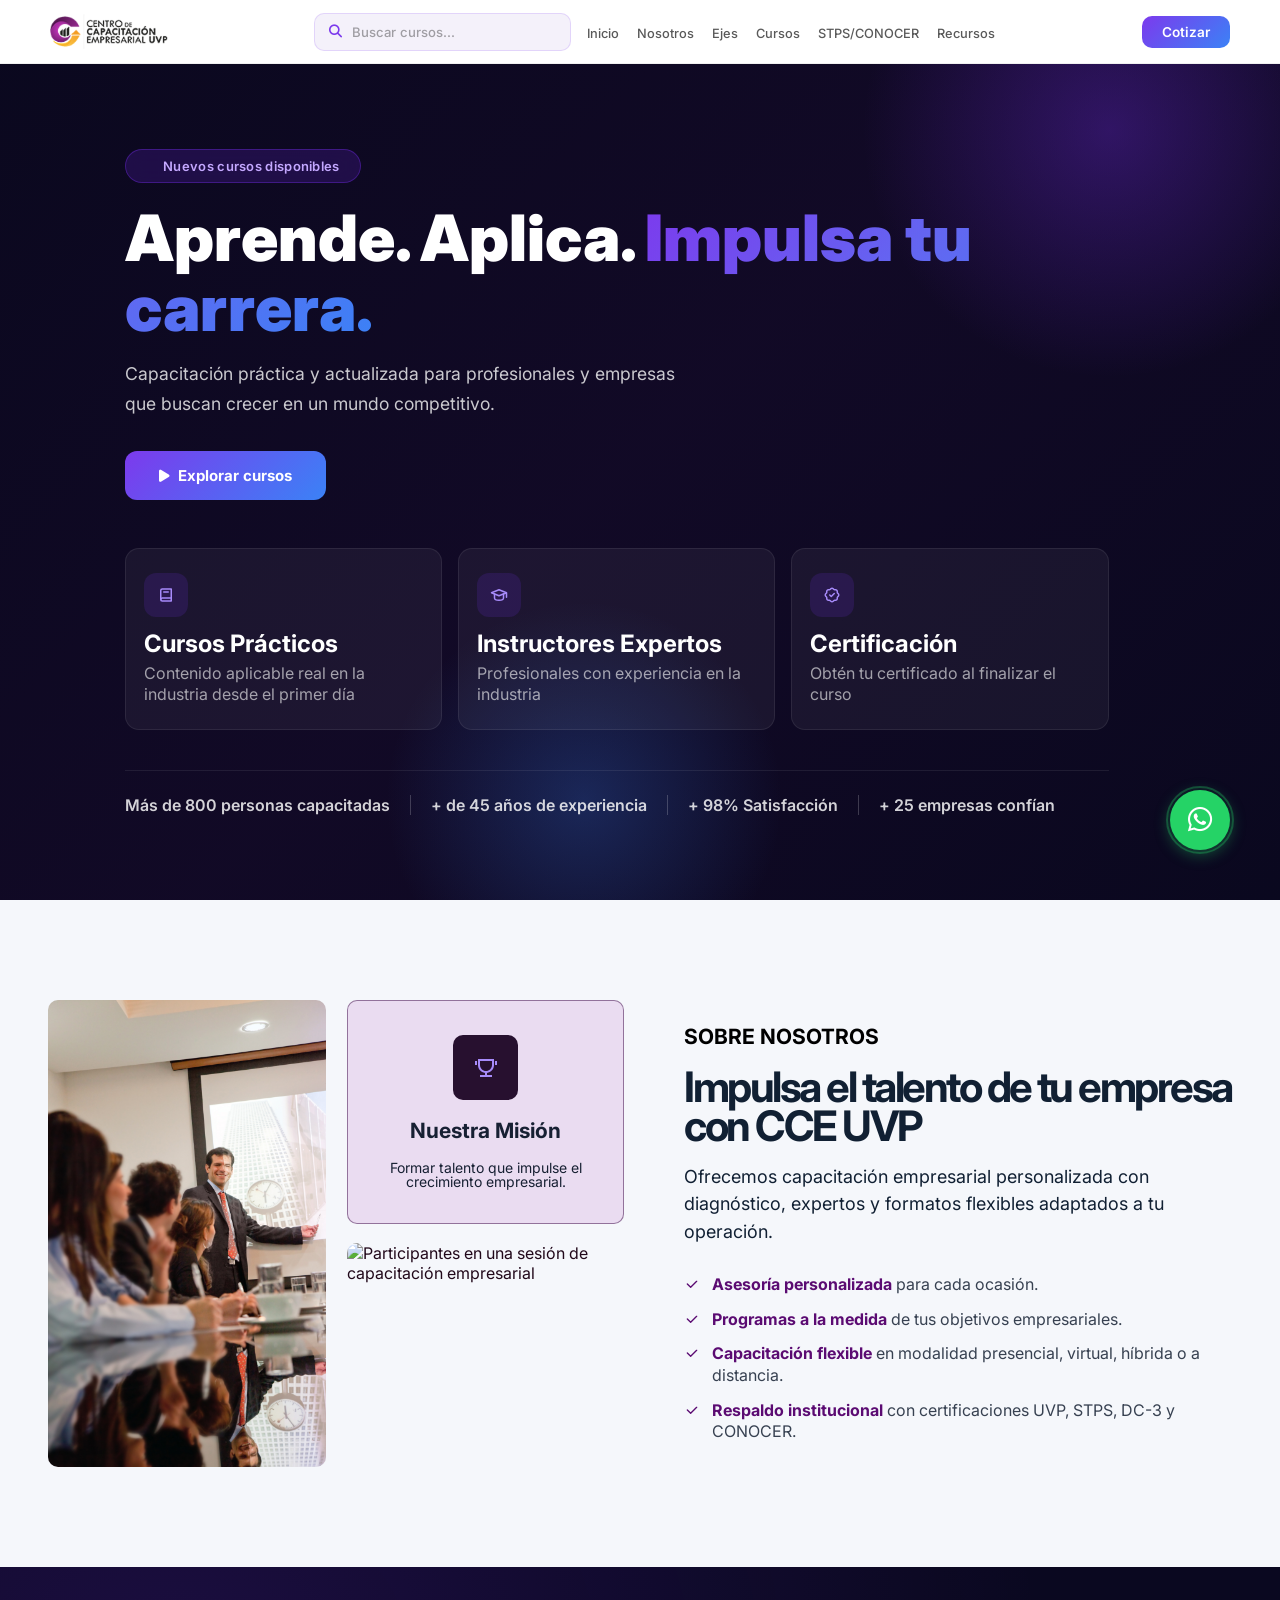
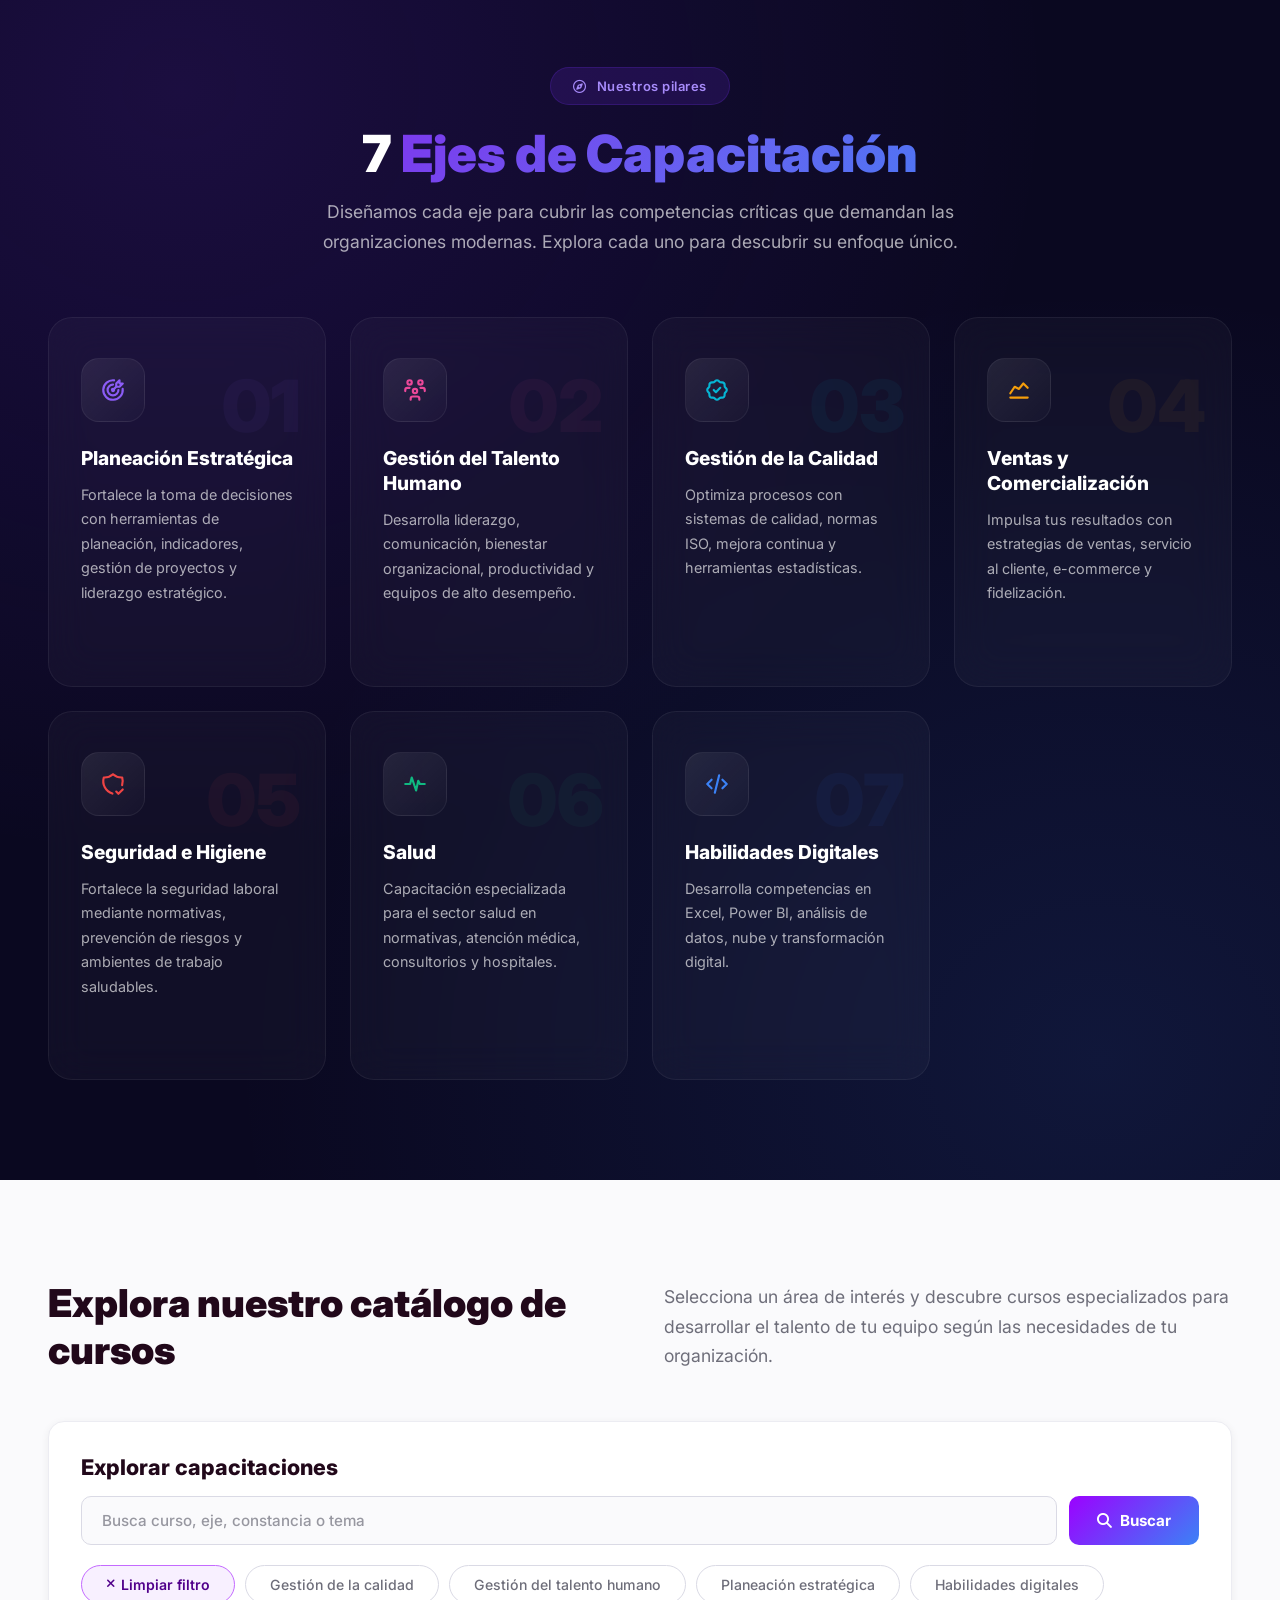
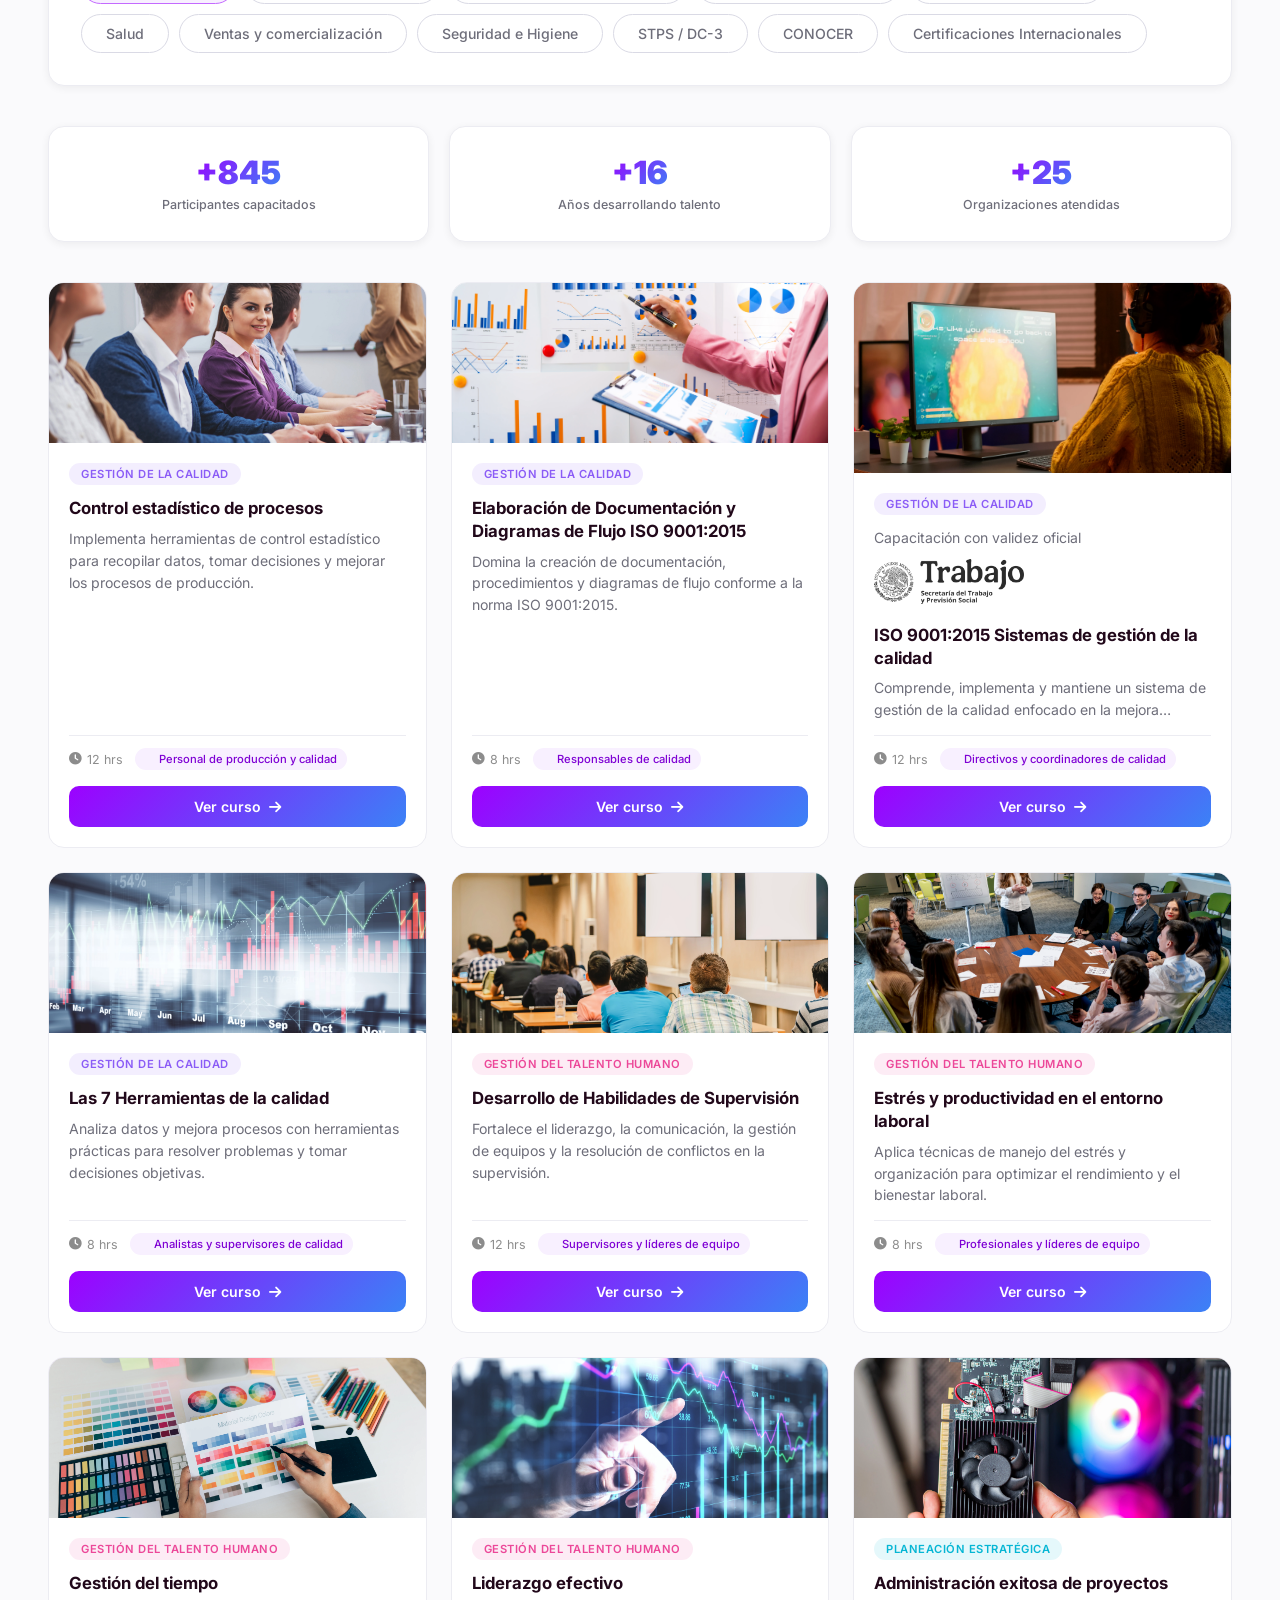
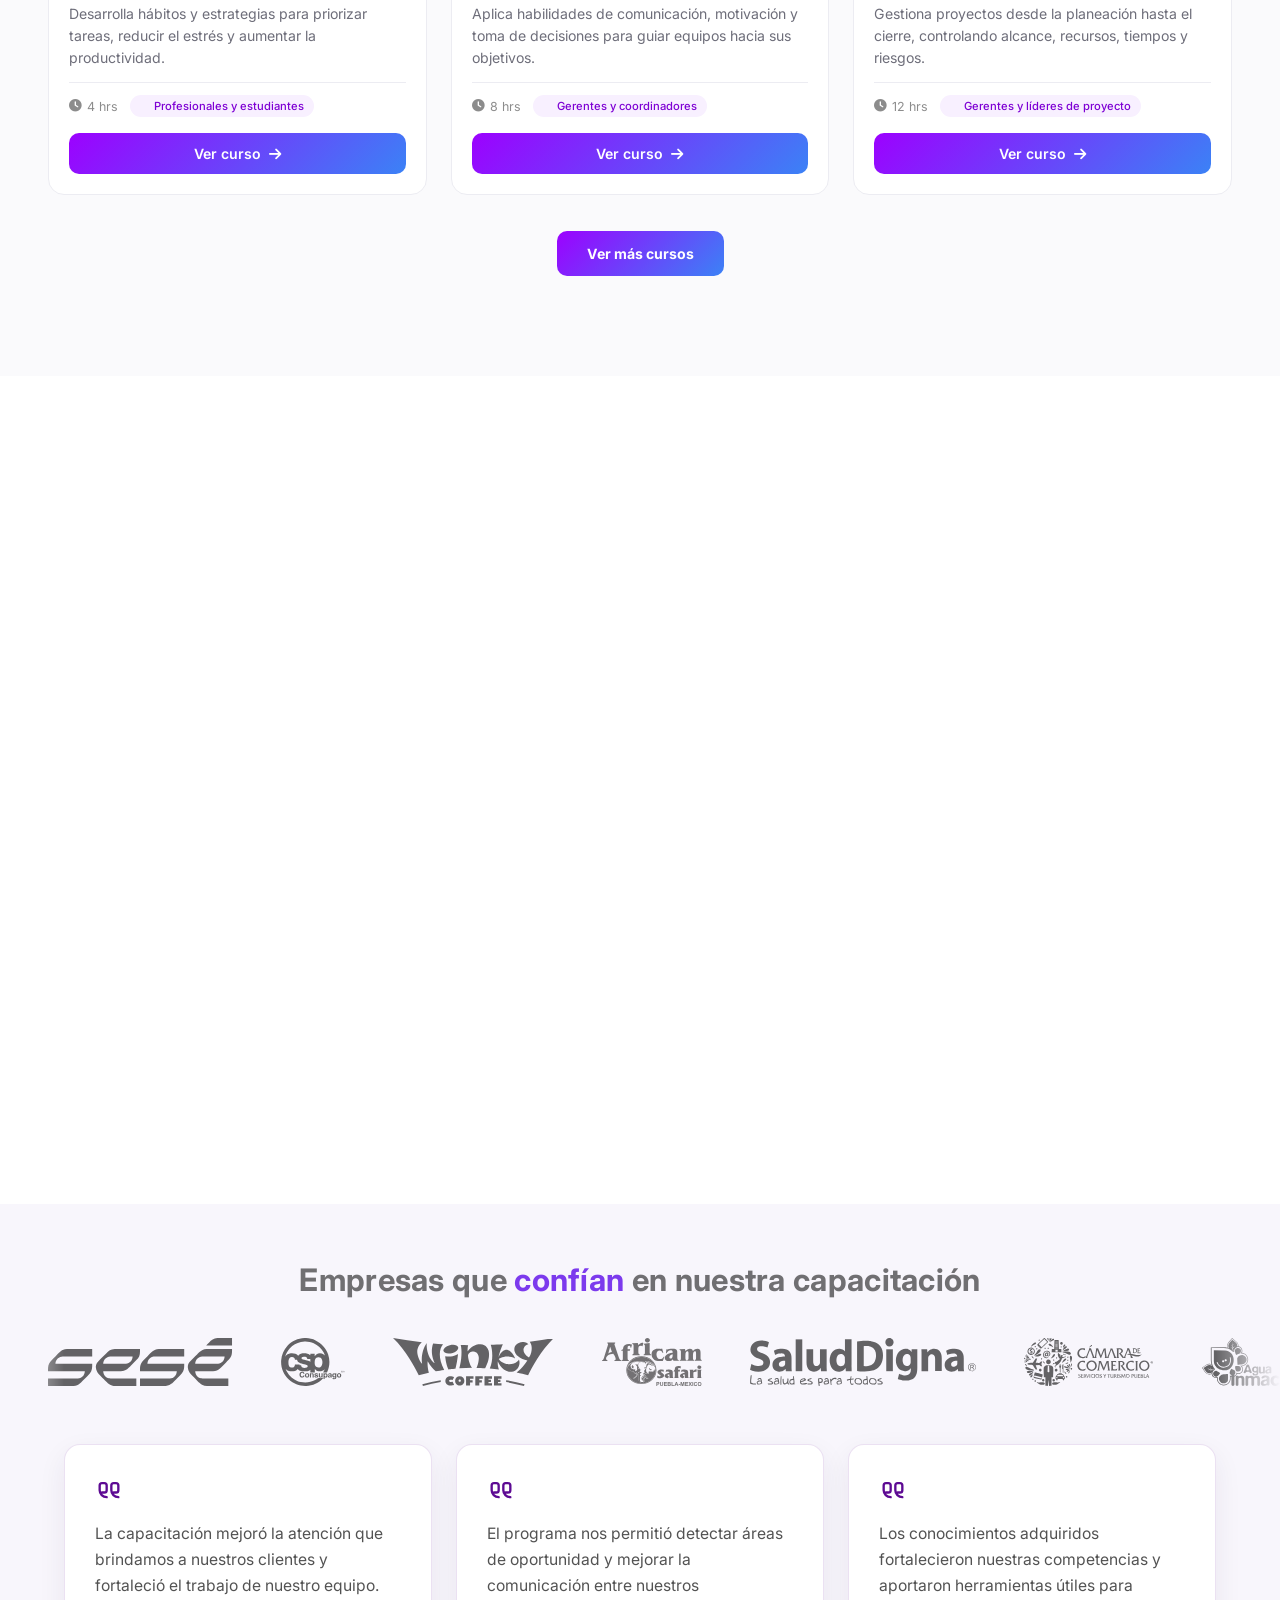
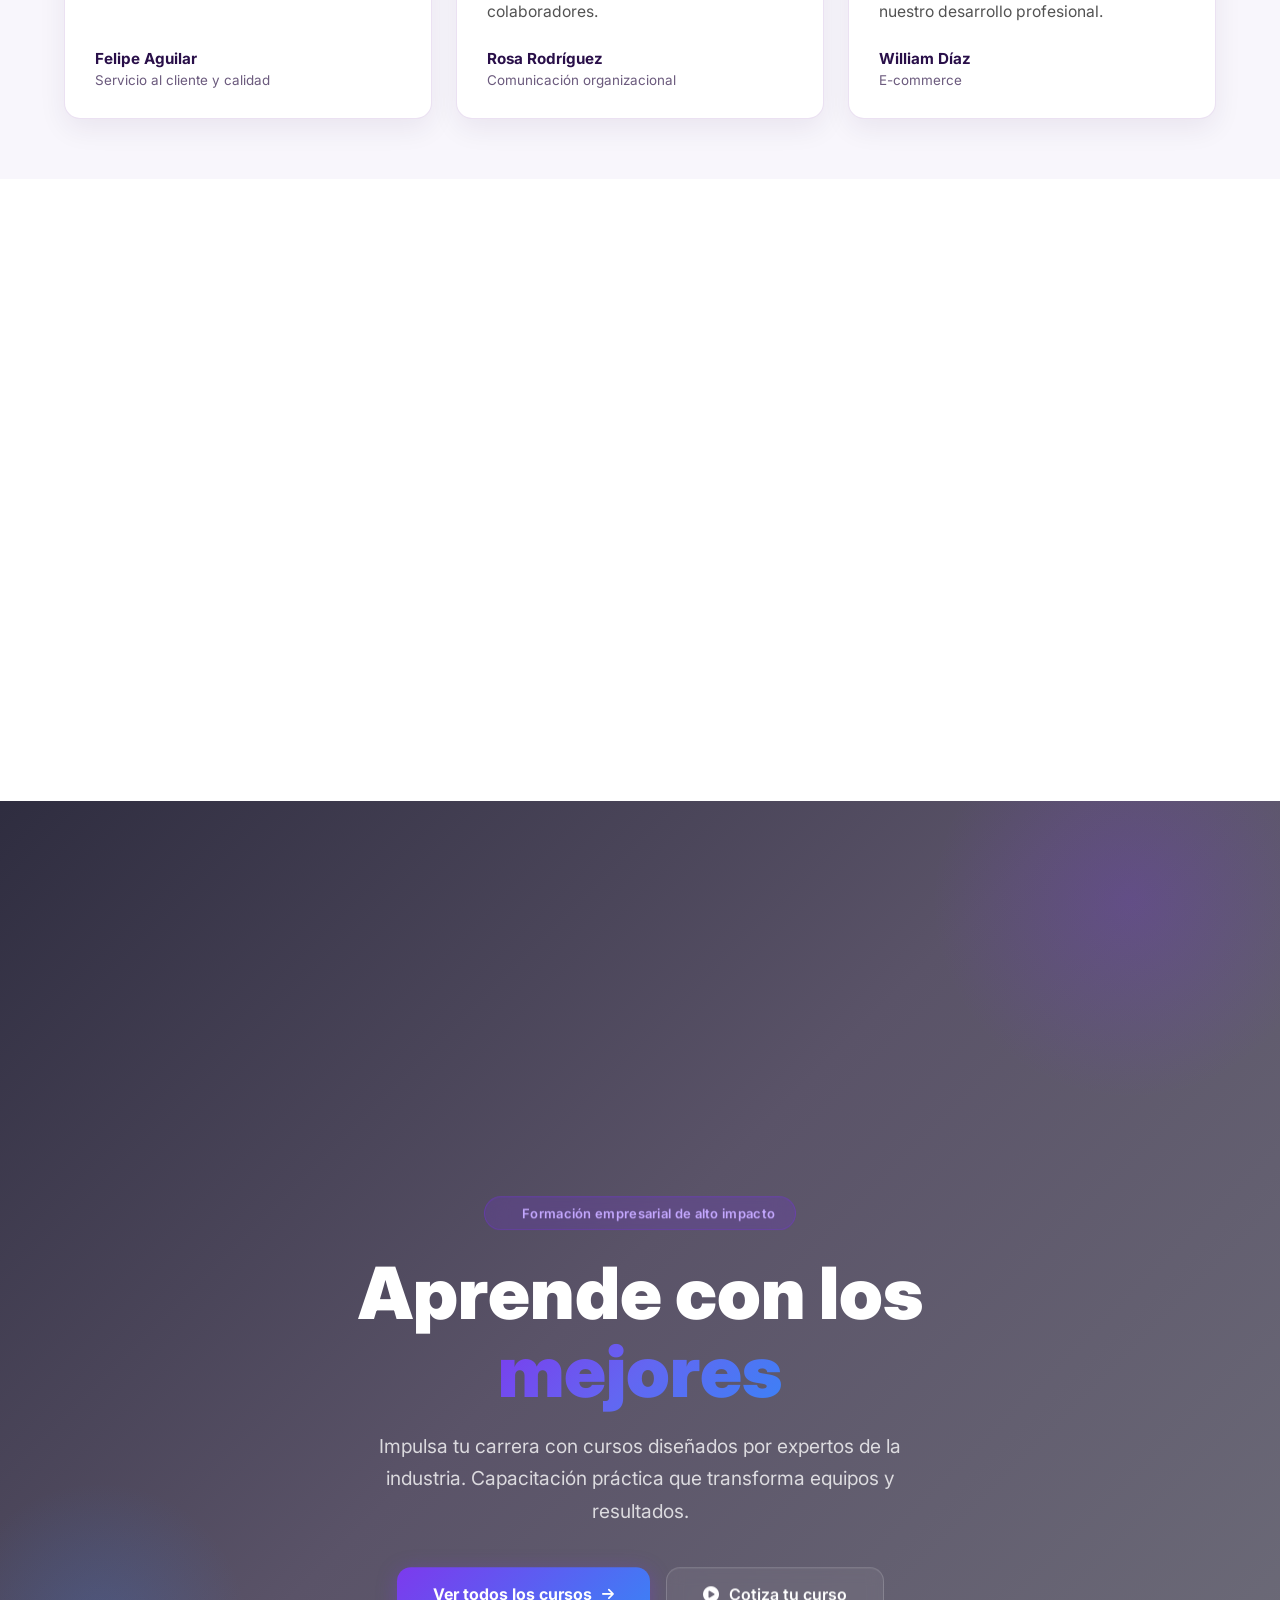
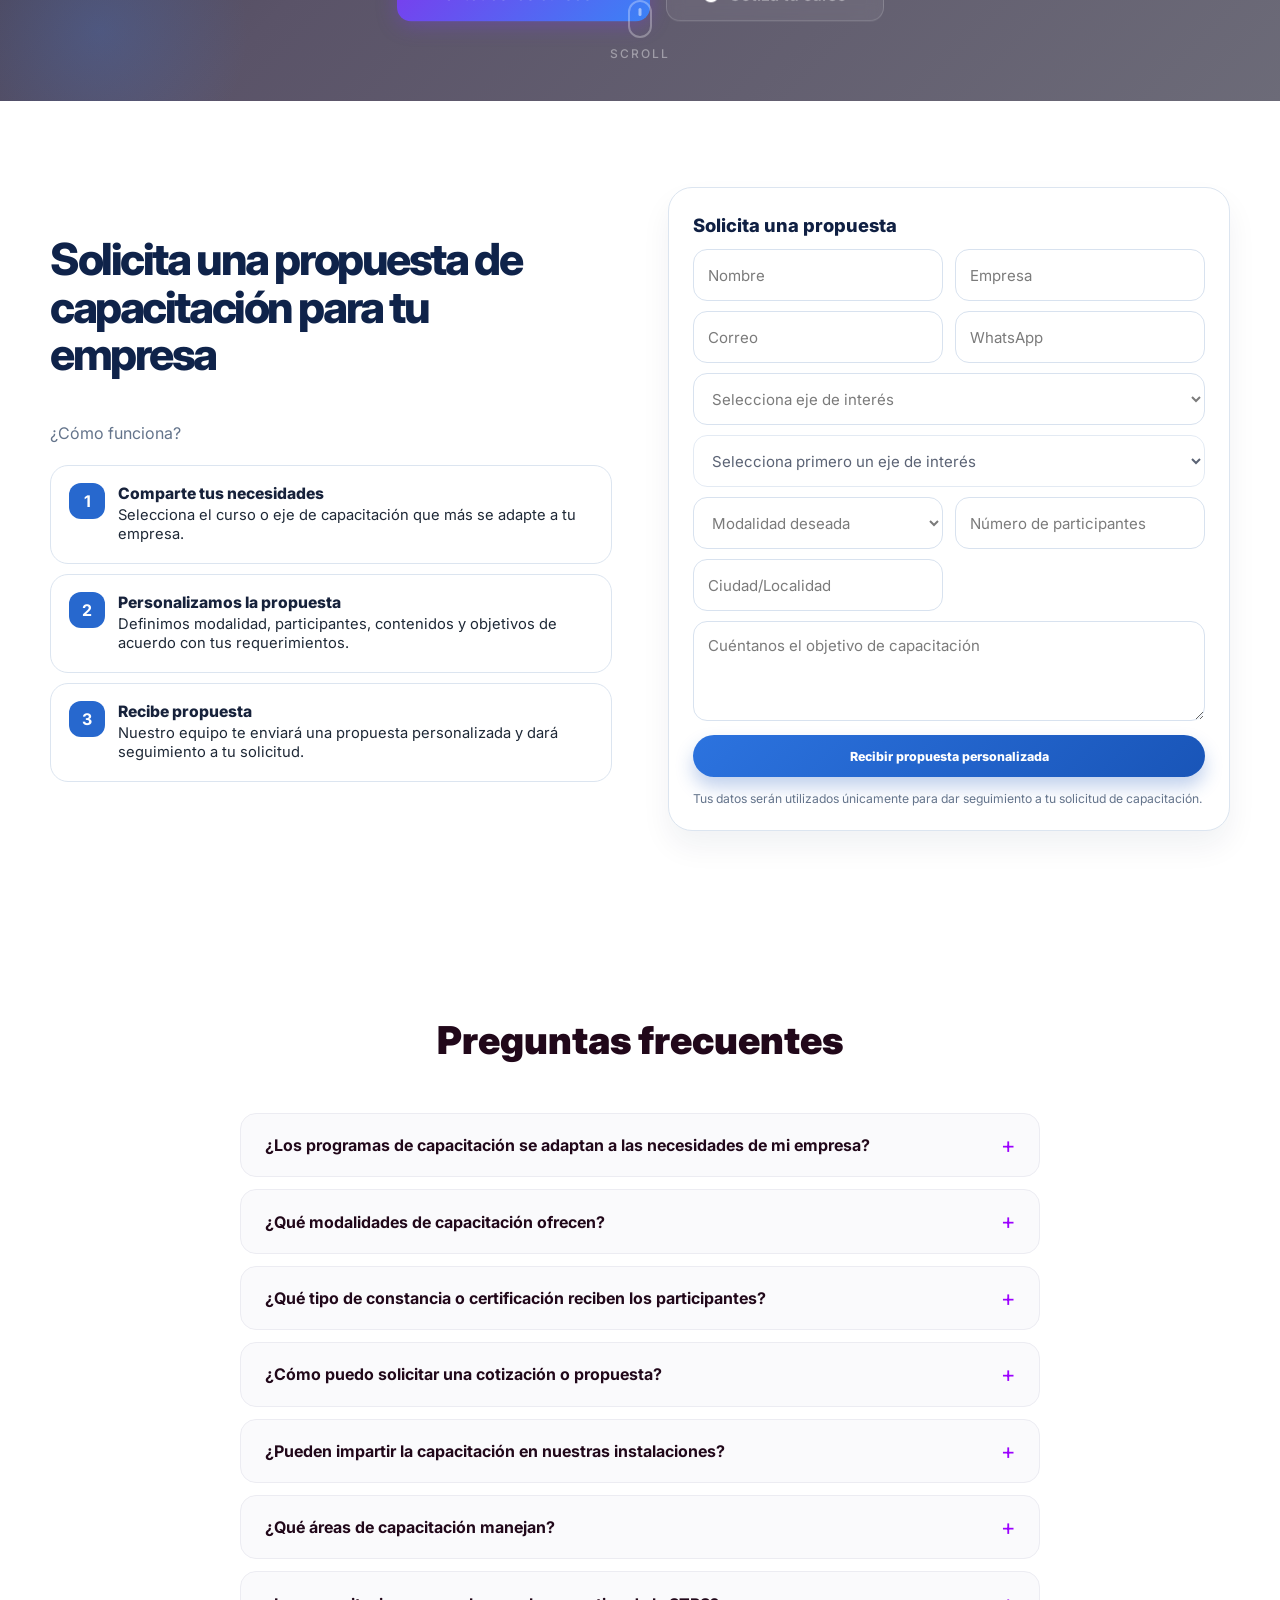
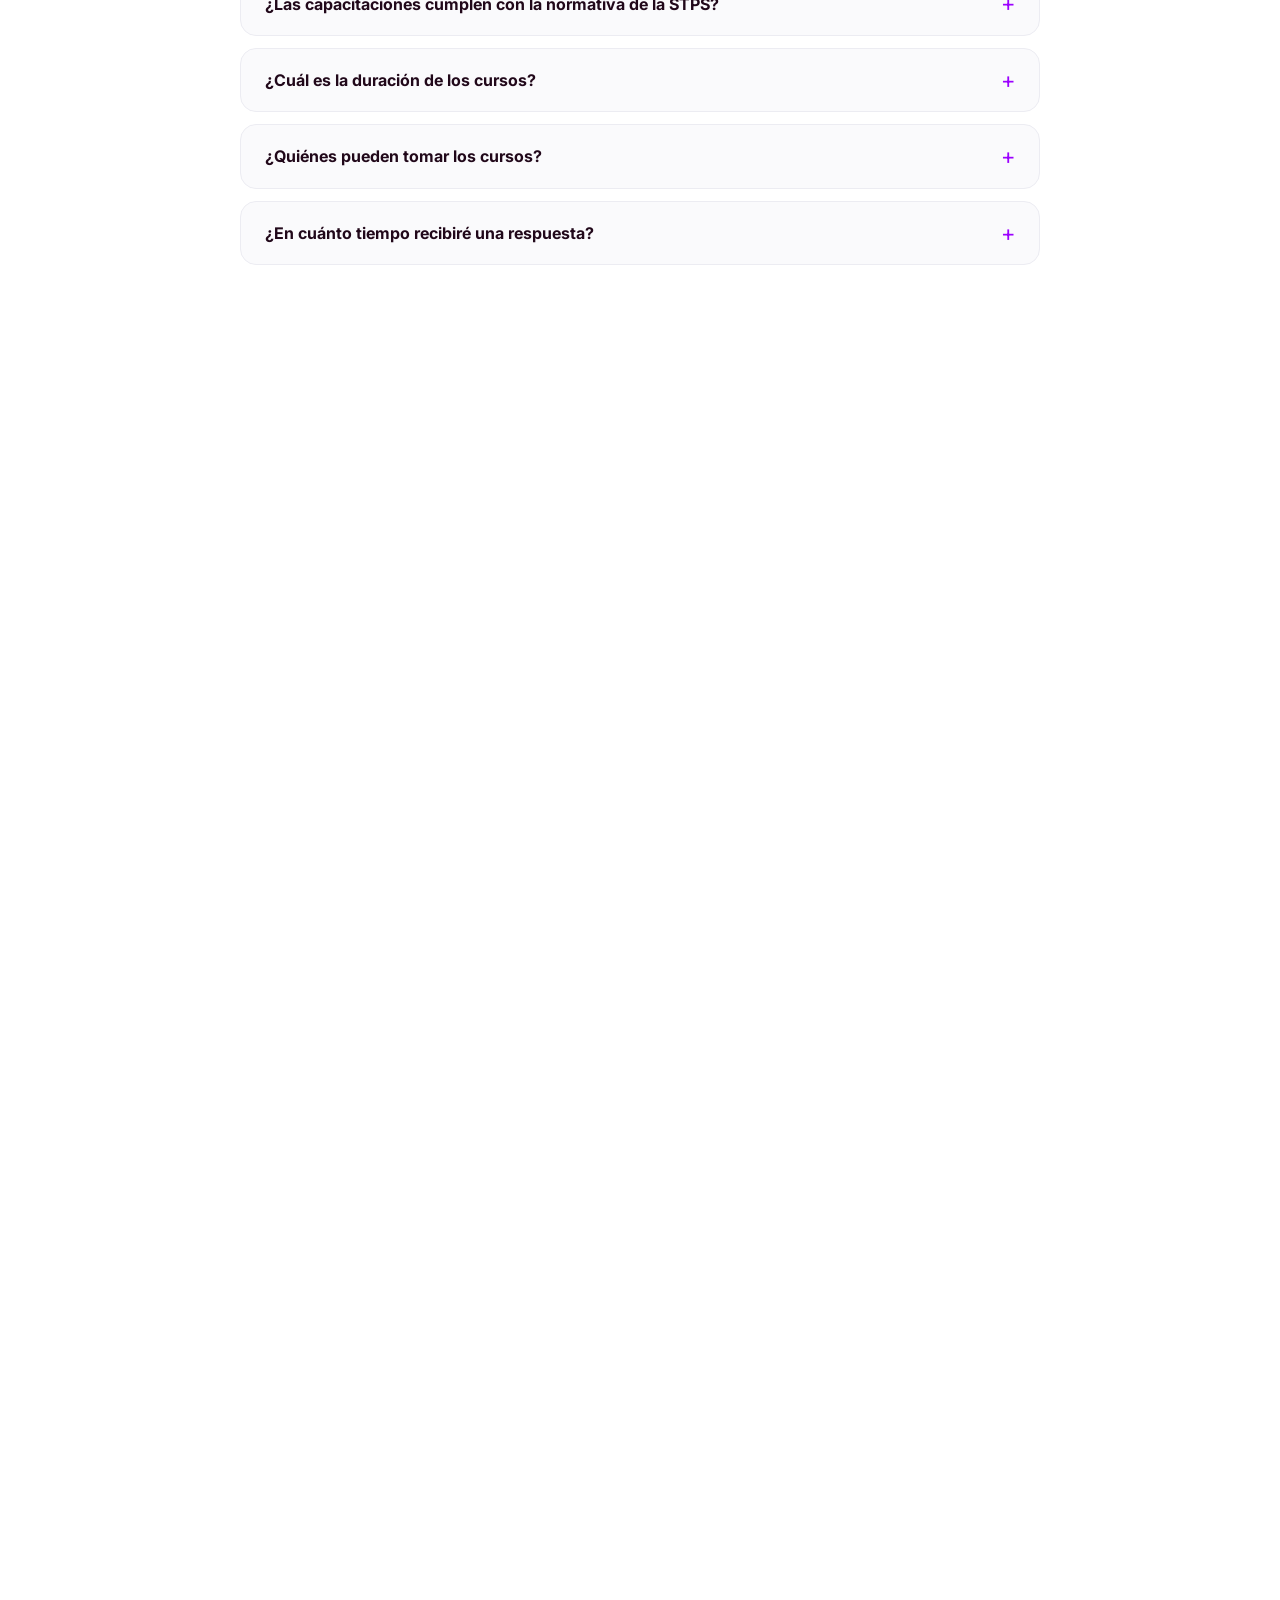
==== commit bd3eb680: "Actualización" ====
--- a/index.html
+++ b/index.html
@@ -477,17 +477,17 @@
             <input type="text" name="empresa" placeholder="Empresa" autocomplete="organization" required />
           </label>
           <label>
-            <span class="sr-only">Correo empresarial</span>
-            <input type="email" name="correo" placeholder="Correo empresarial" autocomplete="email" required />
+            <span class="sr-only">Correo</span>
+            <input type="email" name="correo" placeholder="Correo" autocomplete="email" required />
           </label>
           <label>
             <span class="sr-only">WhatsApp</span>
             <input type="tel" name="whatsapp" placeholder="WhatsApp" autocomplete="tel" required />
           </label>
           <label class="cotizador-campo-completo">
-            <span class="sr-only">Curso o eje de interés</span>
-            <select name="interes" required>
-              <option value="" selected disabled>Selecciona curso o eje de interés</option>
+            <span class="sr-only">Selecciona eje de interés</span>
+            <select name="eje" required>
+              <option value="" selected disabled>Selecciona eje de interés</option>
               <option value="planeacion">Planeación Estratégica</option>
               <option value="talento">Gestión del Talento Humano</option>
               <option value="calidad">Gestión de la Calidad</option>
@@ -495,8 +495,12 @@
               <option value="seguridad">Seguridad e Higiene</option>
               <option value="salud">Salud</option>
               <option value="digitales">Habilidades Digitales</option>
-              <option value="conocer">CONOCER</option>
-              <option value="otro">Otro</option>
+            </select>
+          </label>
+          <label class="cotizador-campo-completo">
+            <span class="sr-only">Selecciona un curso</span>
+            <select name="curso" required disabled>
+              <option value="" selected>Selecciona primero un eje de interés</option>
             </select>
           </label>
           <label>
@@ -504,9 +508,9 @@
             <select name="modalidad" required>
               <option value="" selected disabled>Modalidad deseada</option>
               <option value="presencial">Presencial</option>
-              <option value="linea">En línea</option>
-              <option value="hibrida">Híbrida</option>
-              <option value="in-company">In-Company</option>
+              <option value="distancia">A distancia</option>
+              <option value="online">Online</option>
+              <option value="hibrido">Híbrido</option>
             </select>
           </label>
           <label>
@@ -514,19 +518,8 @@
             <input type="number" name="participantes" placeholder="Número de participantes" min="1" required />
           </label>
           <label>
-            <span class="sr-only">Tipo de constancia</span>
-            <select name="constancia" required>
-              <option value="" selected disabled>Tipo de constancia</option>
-              <option value="institucional">Constancia institucional</option>
-              <option value="dc3">DC-3 (STPS)</option>
-              <option value="conocer">Certificación CONOCER</option>
-              <option value="internacional">Certificación internacional</option>
-              <option value="no-requerida">No requerida</option>
-            </select>
-          </label>
-          <label>
             <span class="sr-only">Ciudad o localidad</span>
-            <input type="text" name="ciudad" placeholder="Ciudad / Localidad" autocomplete="address-level2" required />
+            <input type="text" name="ciudad" placeholder="Ciudad/Localidad" autocomplete="address-level2" required />
           </label>
           <label class="cotizador-campo-completo">
             <span class="sr-only">Objetivo de capacitación</span>
--- a/styles/tokens.css
+++ b/styles/tokens.css
@@ -1009,6 +1009,14 @@
 .curso-card[data-category="seguridad"] .curso-category { background: rgba(59, 130, 246, 0.1); color: #3b82f6; }
 .curso-card[data-category="conocer"] .curso-category { background: rgba(124, 58, 237, 0.1); color: #7c3aed; }
 
+.curso-card-stps .curso-image { height: 190px; }
+.curso-credential-details { display: flex; flex-direction: column; gap: 10px; margin-bottom: 20px; }
+.curso-credential-details p { color: var(--color-text-muted); font-size: var(--font-body-sm); line-height: 1.55; }
+.curso-credential-logo { display: block; width: 149.7px; height: 45px; object-fit: contain; object-position: left center; }
+.curso-card-stps .curso-desc { min-height: 44px; -webkit-line-clamp: 2; }
+.curso-credential-logo-conocer { width: 99.6px; height: 55px; }
+.curso-card-conocer .curso-desc { min-height: 44px; -webkit-line-clamp: 2; }
+
 .curso-title { font-size: 1.05rem; font-weight: 700; color: var(--color-text-primary); line-height: 1.35; margin-bottom: 8px; }
 .curso-desc {
   font-size: var(--font-body-sm); color: var(--color-text-muted);
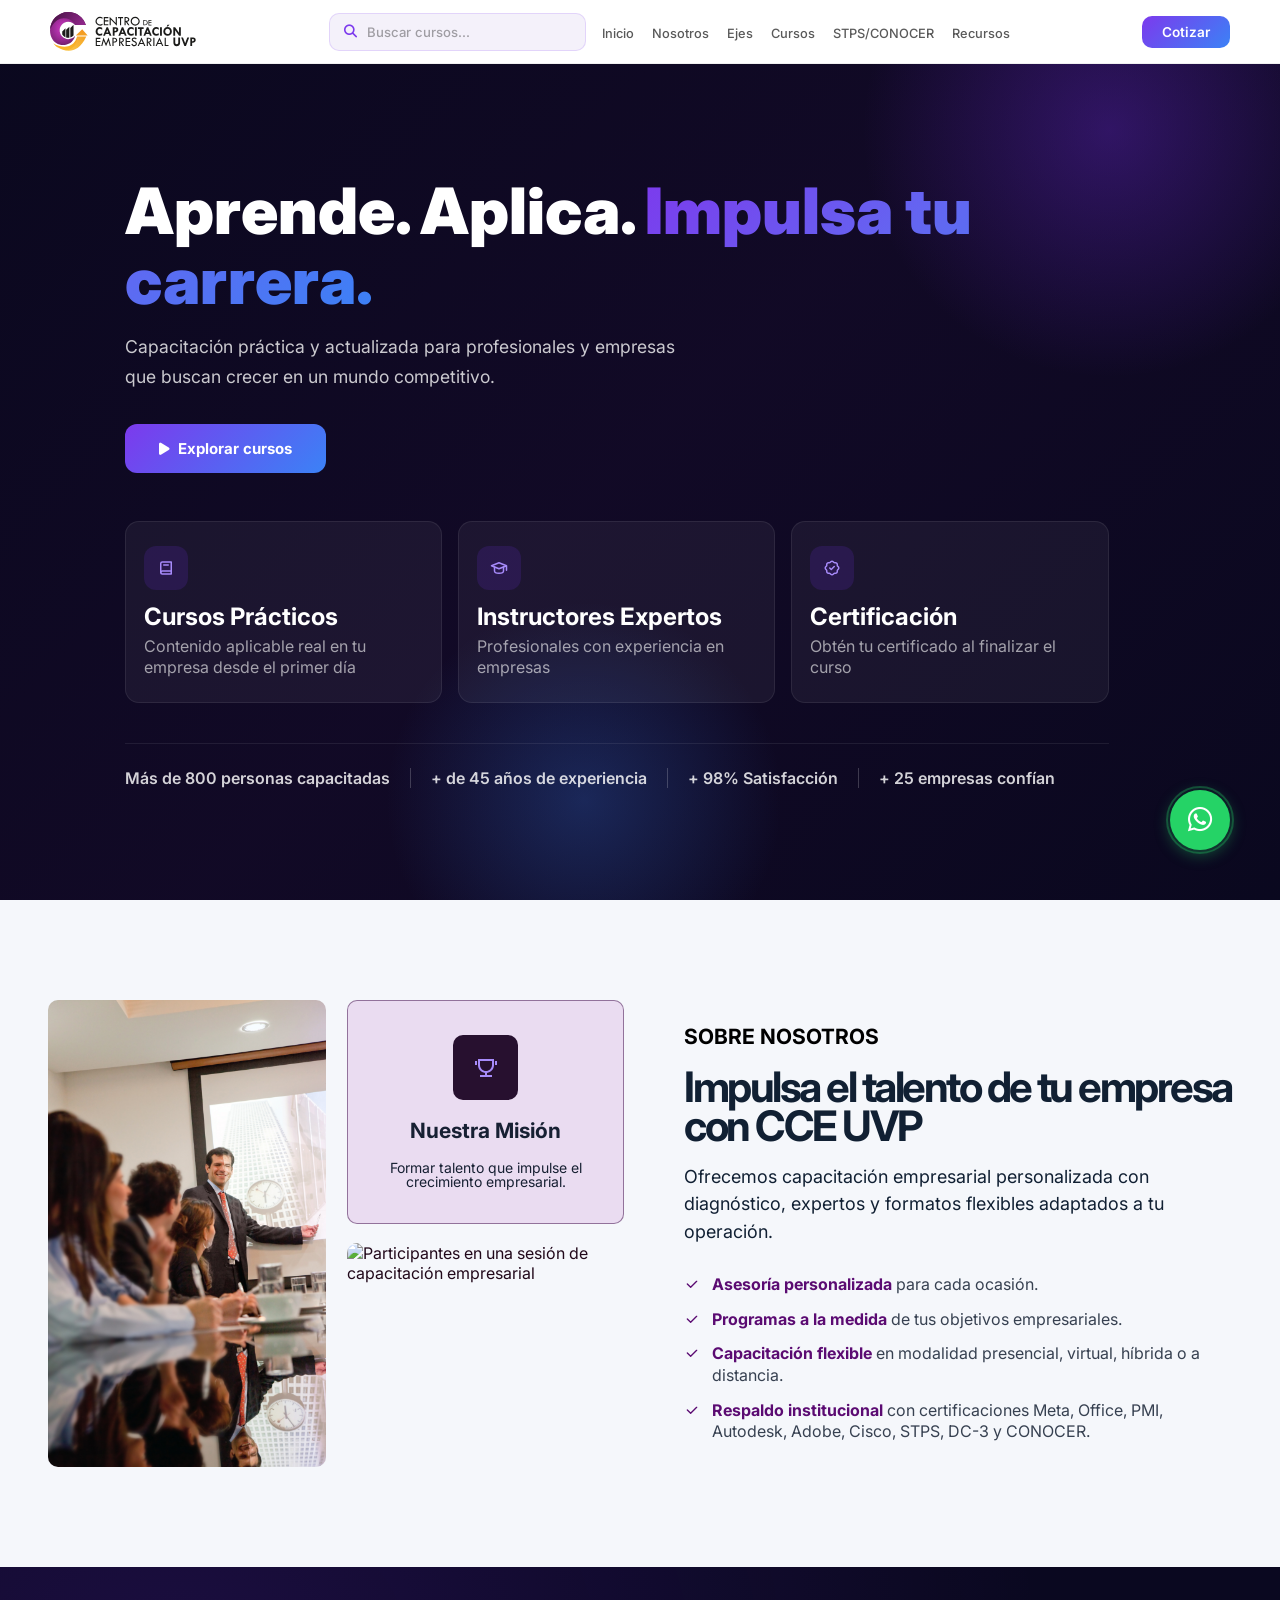
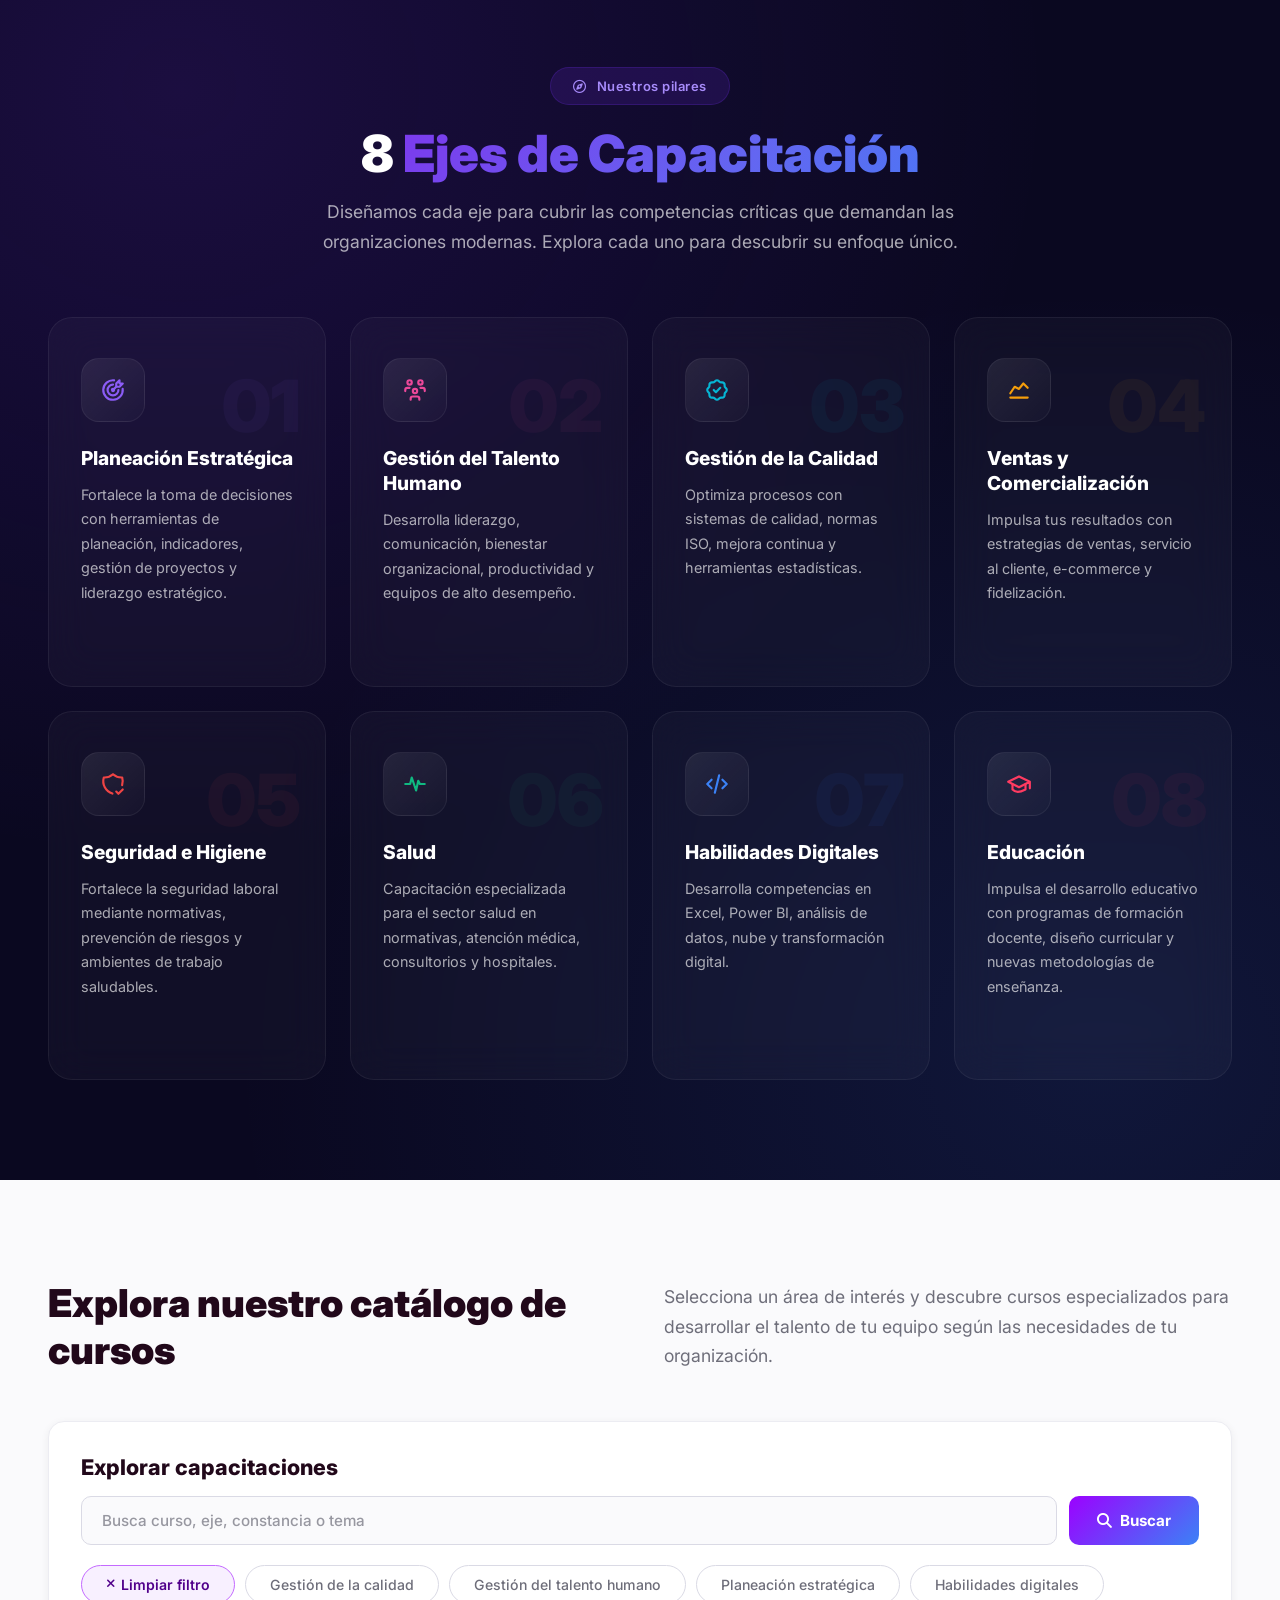
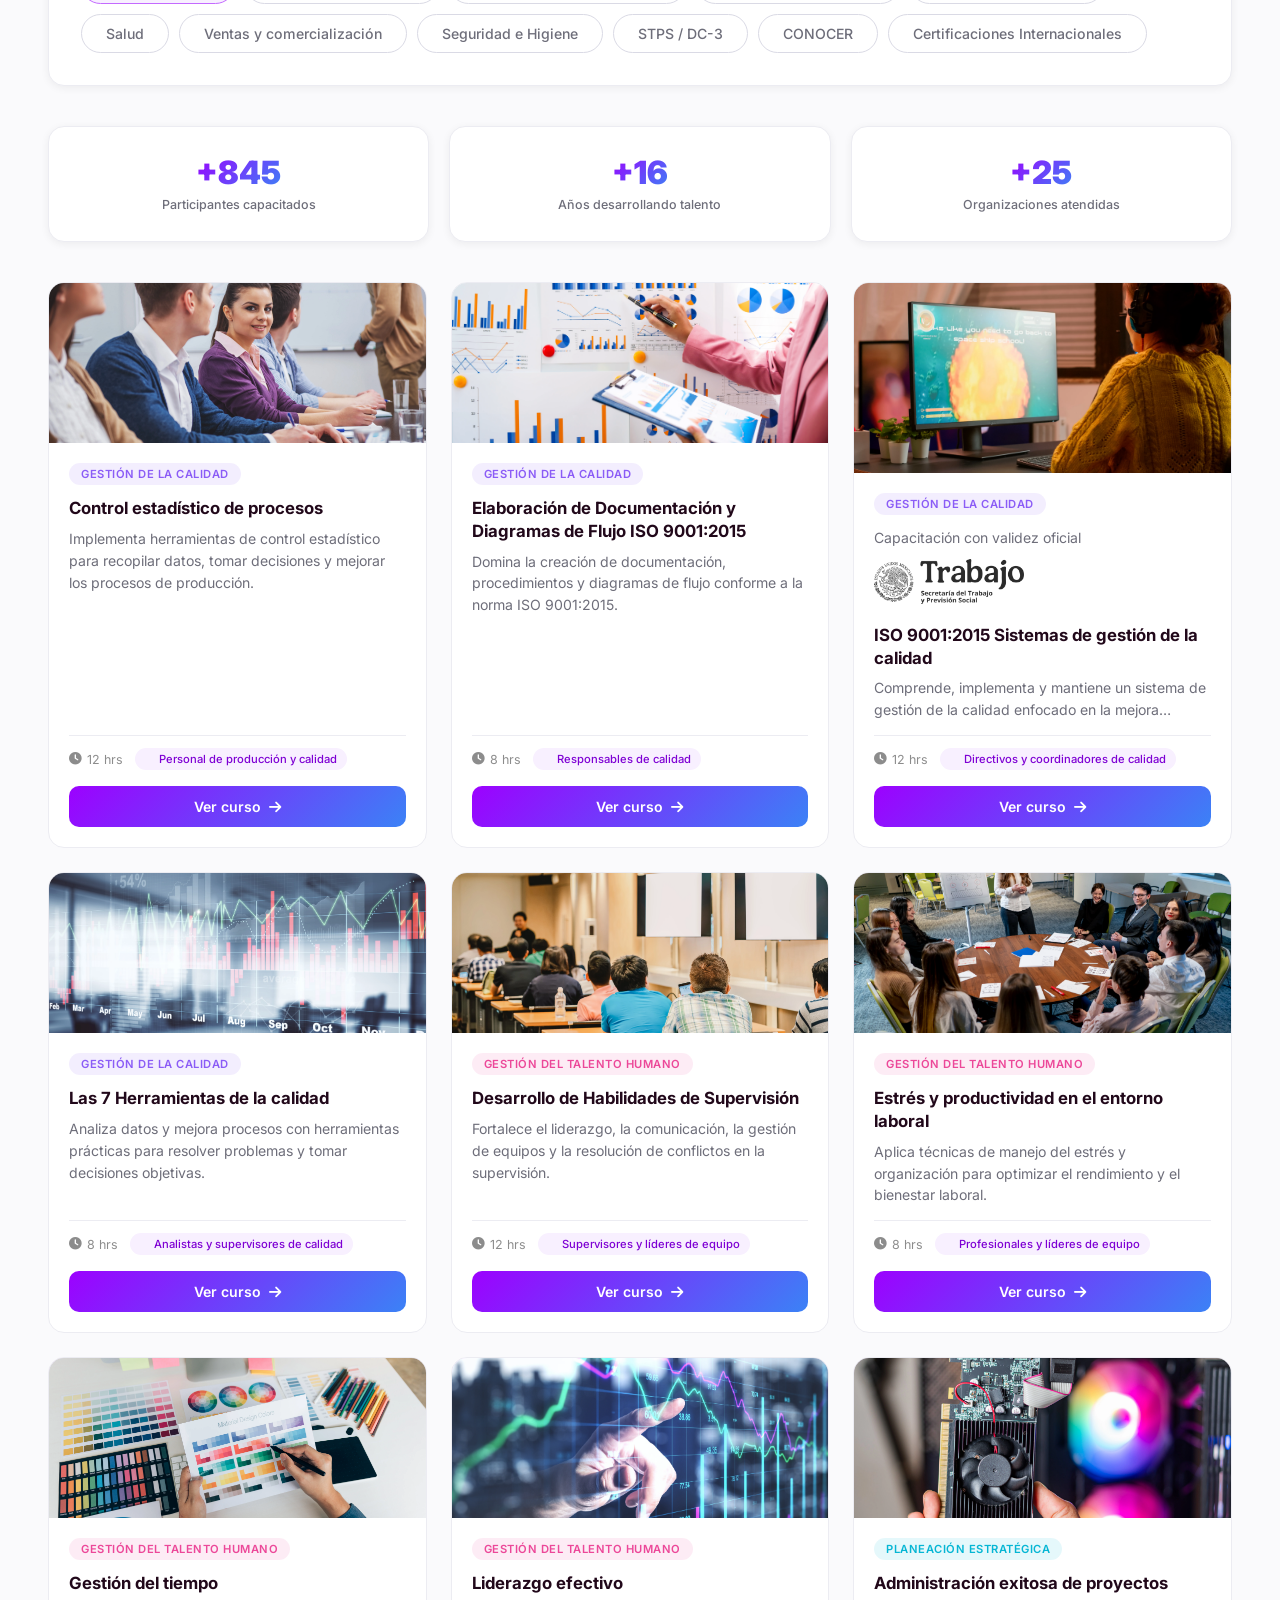
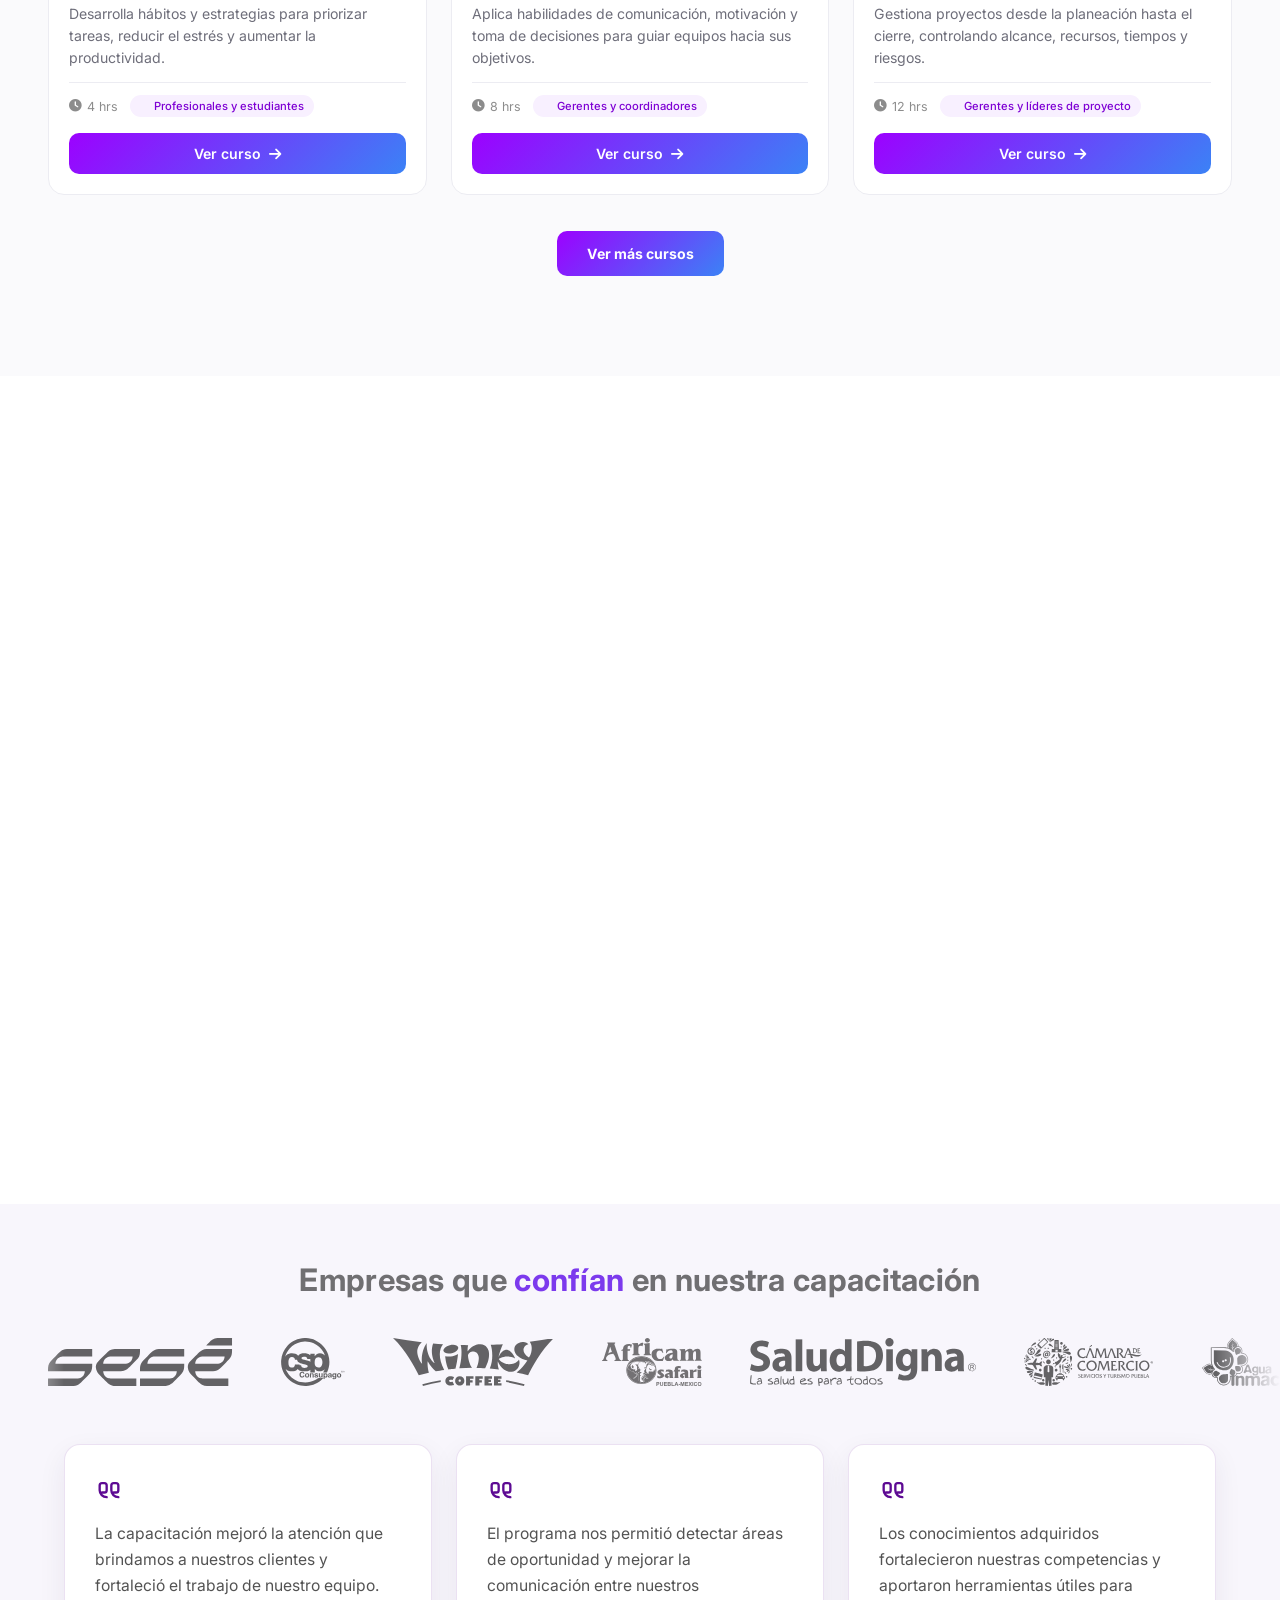
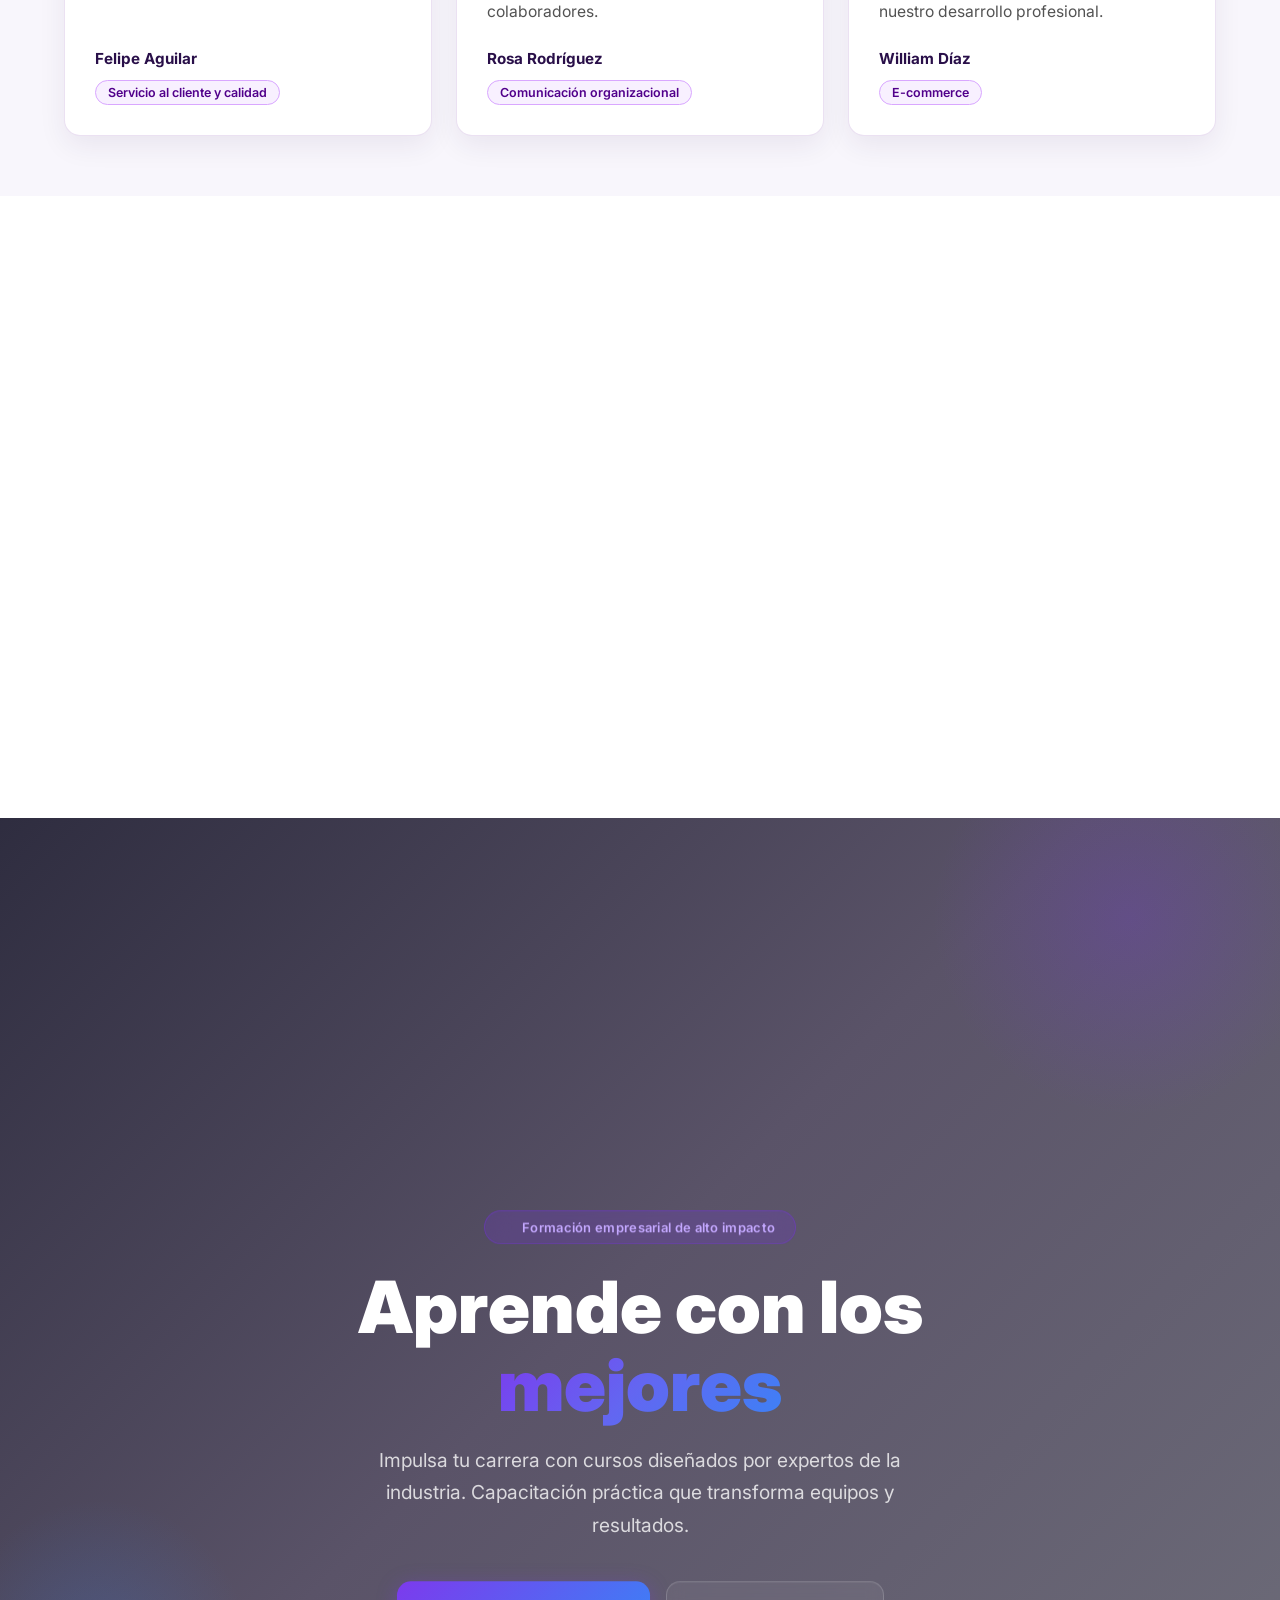
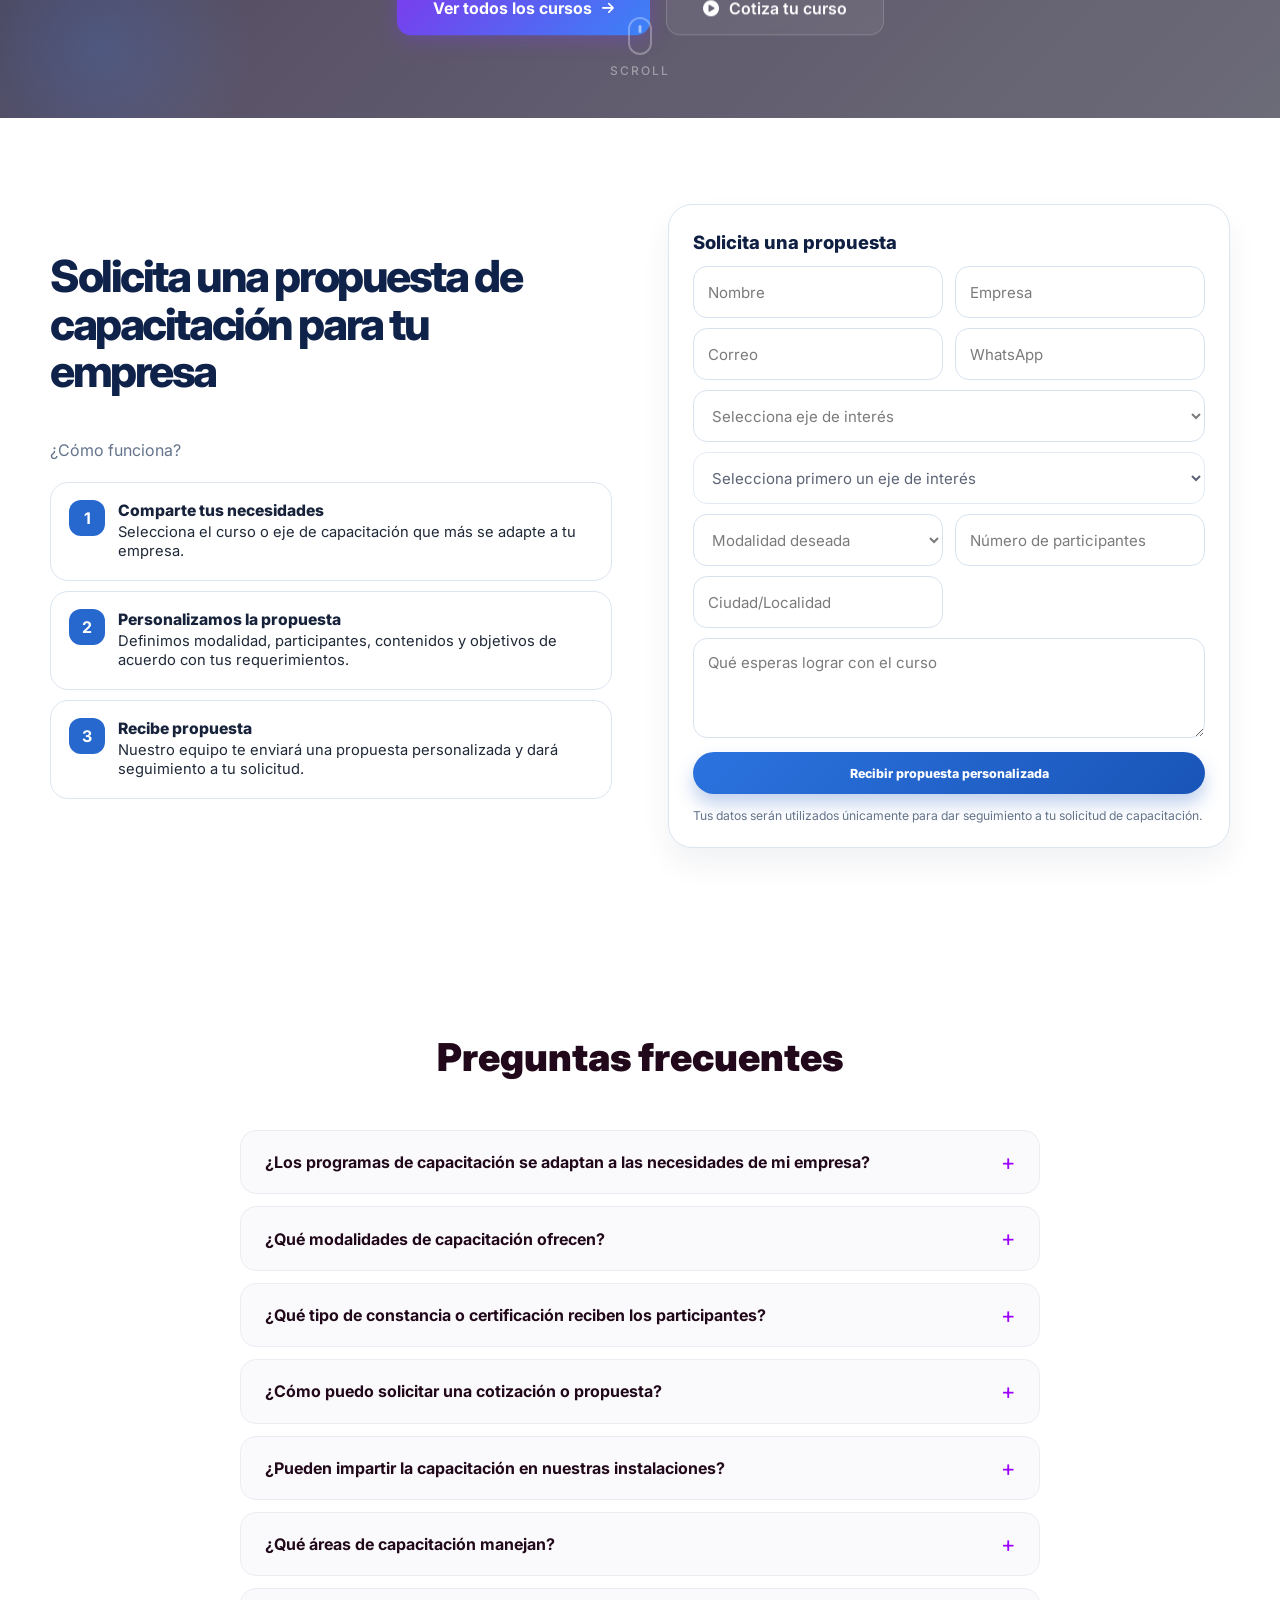
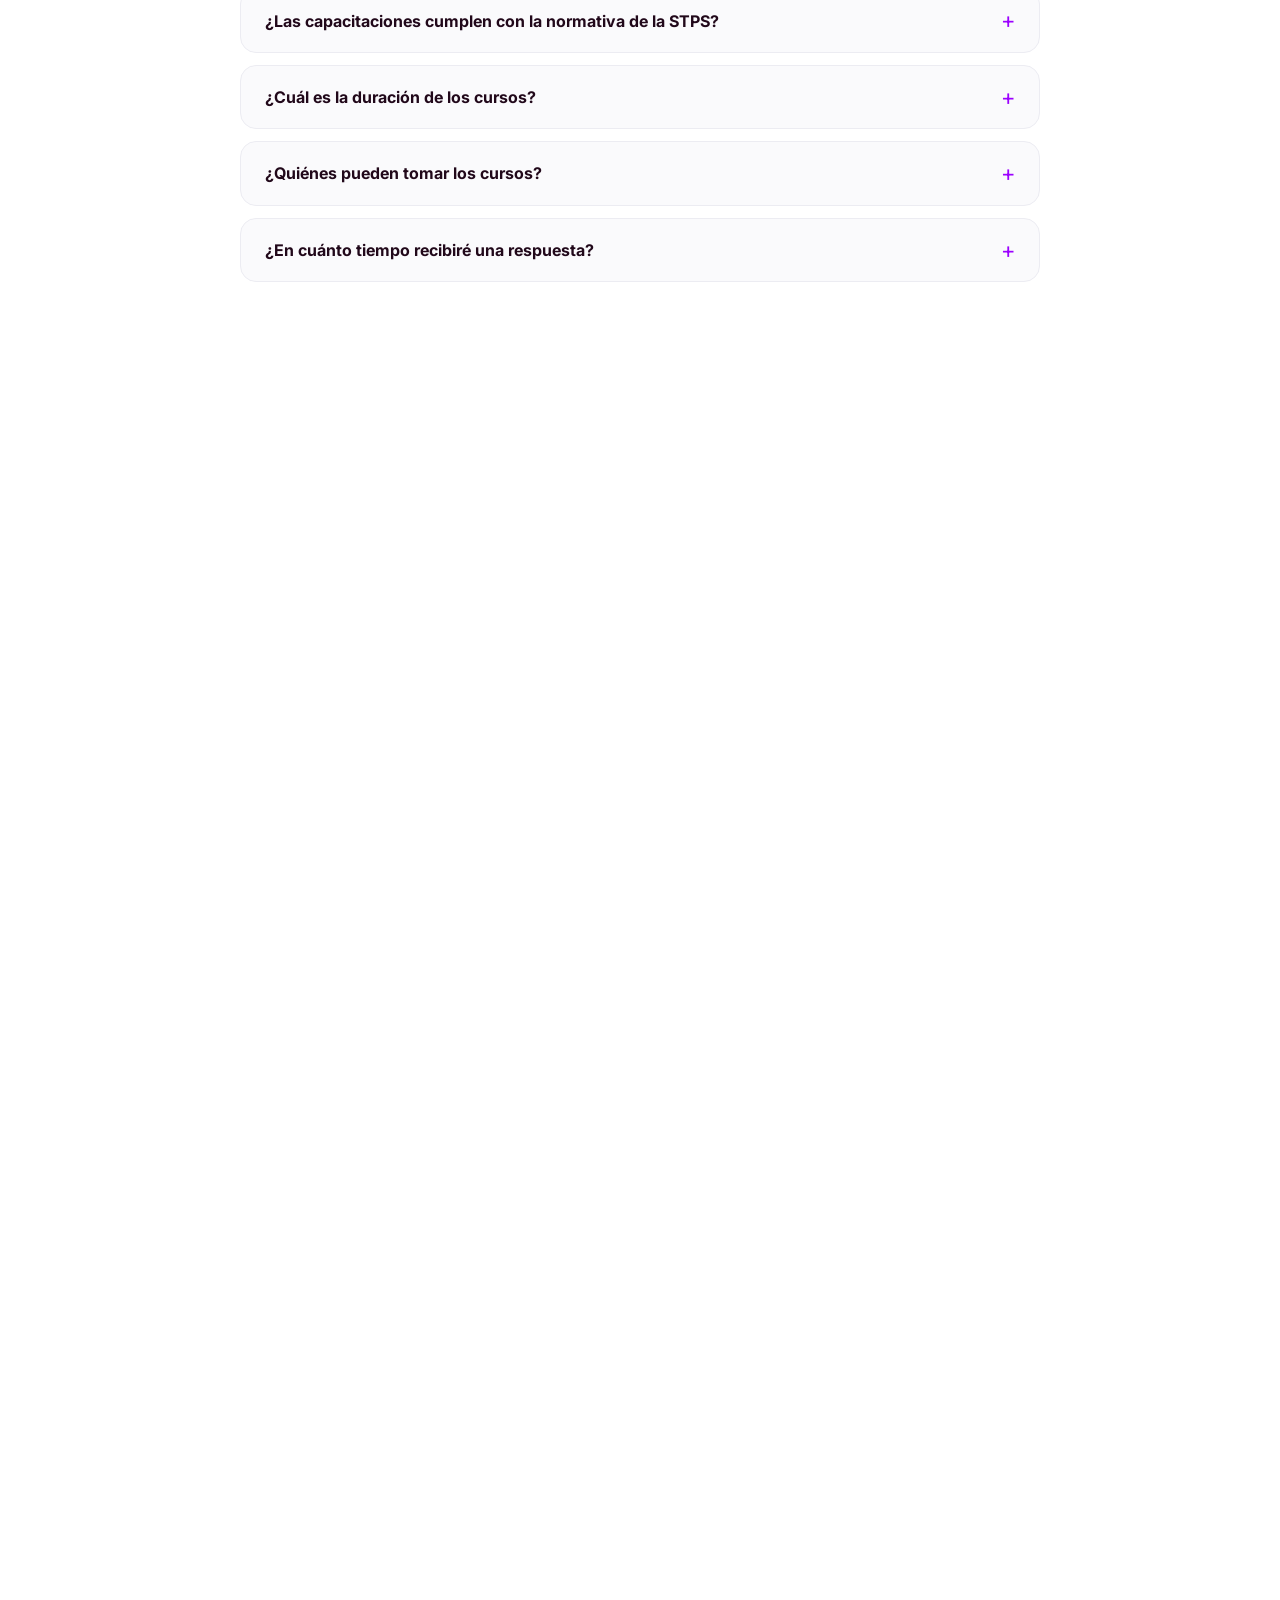
==== commit 0ade1ad8: "update" ====
--- a/index.html
+++ b/index.html
@@ -11,7 +11,7 @@
 <body>
   <nav class="navbar">
     <a href="#inicio" class="navbar-logo">
-      <img src="assets/images/brand/cce-logo.png" alt="CCE Logo" class="logo-img" />
+      <img src="assets/images/cce-logo.svg" alt="CCE Logo" class="logo-img" />
     </a>
     <div class="navbar-center">
       <div class="navbar-search">
@@ -43,9 +43,6 @@
     <div class="glow-orb"></div>
     <div class="glow-orb-2"></div>
     <div class="content">
-      <div class="badge">
-        <i class="far fa-rocket"></i> Nuevos cursos disponibles
-      </div>
       <h1>Aprende. Aplica. <span>Impulsa tu carrera.</span></h1>
       <p class="subtitle">Capacitación práctica y actualizada para profesionales y empresas que buscan crecer en un mundo competitivo.</p>
       <div class="cta-group">
@@ -59,14 +56,14 @@
             <svg xmlns="http://www.w3.org/2000/svg" width="18" height="18" viewBox="0 0 24 24" fill="none" stroke="currentColor" stroke-width="2" stroke-linecap="round" stroke-linejoin="round" aria-hidden="true"><path stroke="none" d="M0 0h24v24H0z" fill="none"/><path d="M19 4v16h-12a2 2 0 0 1 -2 -2v-12a2 2 0 0 1 2 -2h12"/><path d="M19 16h-12a2 2 0 0 0 -2 2"/><path d="M9 8h6"/></svg>
           </div>
           <div class="feature-title">Cursos Prácticos</div>
-          <div class="feature-desc">Contenido aplicable real en la industria desde el primer día</div>
+          <div class="feature-desc">Contenido aplicable real en tu empresa desde el primer día</div>
         </div>
         <div class="feature-card">
           <div class="feature-icon">
             <svg xmlns="http://www.w3.org/2000/svg" width="18" height="18" viewBox="0 0 24 24" fill="none" stroke="currentColor" stroke-width="2" stroke-linecap="round" stroke-linejoin="round" aria-hidden="true"><path stroke="none" d="M0 0h24v24H0z" fill="none"/><path d="M22 9l-10 -4l-10 4l10 4l10 -4v6"/><path d="M6 10.6v5.4a6 3 0 0 0 12 0v-5.4"/></svg>
           </div>
           <div class="feature-title">Instructores Expertos</div>
-          <div class="feature-desc">Profesionales con experiencia en la industria</div>
+          <div class="feature-desc">Profesionales con experiencia en empresas</div>
         </div>
         <div class="feature-card">
           <div class="feature-icon">
@@ -119,7 +116,7 @@
           </li>
           <li>
             <span class="check-icon"><svg xmlns="http://www.w3.org/2000/svg" viewBox="0 0 24 24" fill="none" stroke="currentColor" stroke-width="2" stroke-linecap="round" stroke-linejoin="round" aria-hidden="true"><path stroke="none" d="M0 0h24v24H0z" fill="none"/><path d="M5 12l5 5l9 -9"/></svg></span>
-            <span><strong>Respaldo institucional</strong> con certificaciones UVP, STPS, DC-3 y CONOCER.</span>
+            <span><strong>Respaldo institucional</strong> con certificaciones Meta, Office, PMI, Autodesk, Adobe, Cisco, STPS, DC-3 y CONOCER.</span>
           </li>
         </ul>
       </div>
@@ -133,7 +130,7 @@
         <i class="far fa-compass"></i>
         Nuestros pilares
       </div>
-      <h2>7 <span>Ejes de Capacitación</span></h2>
+      <h2>8 <span>Ejes de Capacitación</span></h2>
       <p>Diseñamos cada eje para cubrir las competencias críticas que demandan las organizaciones modernas. Explora cada uno para descubrir su enfoque único.</p>
     </div>
     <div class="ejes-grid">
@@ -225,6 +222,19 @@
           <h3 class="eje-title">Habilidades Digitales</h3>
           <p class="eje-desc">Desarrolla competencias en Excel, Power BI, análisis de datos, nube y transformación digital.</p>
           <a href="cursos.html?categoria=digitales#cursos" class="eje-link"><span>Ver cursos</span><i class="fas fa-arrow-right"></i></a>
+        </div>
+      </article>
+
+      <article class="eje-card" data-eje="8">
+        <div class="eje-glow"></div>
+        <div class="eje-number">08</div>
+        <div class="eje-icon">
+          <svg xmlns="http://www.w3.org/2000/svg" width="26" height="26" viewBox="0 0 24 24" fill="none" stroke="currentColor" stroke-width="2" stroke-linecap="round" stroke-linejoin="round"><path stroke="none" d="M0 0h24v24H0z" fill="none"/><path d="M22 10v6M2 10l10 -5l10 5l-10 5z"/><path d="M6 12v5c3 3 6 3 12 0v-5"/></svg>
+        </div>
+        <div class="eje-content">
+          <h3 class="eje-title">Educación</h3>
+          <p class="eje-desc">Impulsa el desarrollo educativo con programas de formación docente, diseño curricular y nuevas metodologías de enseñanza.</p>
+          <a href="cursos.html?categoria=educacion#cursos" class="eje-link"><span>Ver cursos</span><i class="fas fa-arrow-right"></i></a>
         </div>
       </article>
     </div>
@@ -370,17 +380,17 @@
       <article class="guia-card fade-child">
         <h3>¿Qué es la constancia DC-3?</h3>
         <p>Conoce qué es la constancia DC-3, cuándo se requiere y cómo contribuye al cumplimiento de la normativa laboral.</p>
-        <button class="guia-card-link" type="button" data-resource-title="¿Qué es la constancia DC-3?" data-resource-content="La constancia DC-3 es el documento mediante el cual se acredita que una persona recibió capacitación en una competencia o tema de seguridad laboral. La empresa la emite cuando el programa aplica a sus obligaciones ante la STPS y debe conservarla como parte de su evidencia de formación. Para obtenerla, el curso debe incluir asistencia, evaluación y los datos completos del trabajador, la empresa y el agente capacitador.">Leer artículo <i class="fas fa-arrow-right"></i></button>
+        <button class="guia-card-link" type="button" data-resource-title="¿Qué es la constancia DC-3?" data-resource-content="La constancia DC-3 es un documento oficial que acredita que un colaborador recibió capacitación en seguridad, salud o competencias laborales. Es emitida conforme a los lineamientos de la STPS y sirve como evidencia del cumplimiento de las obligaciones de capacitación de la empresa.">Leer artículo <i class="fas fa-arrow-right"></i></button>
       </article>
       <article class="guia-card fade-child">
         <h3>Beneficios de certificar competencias con CONOCER</h3>
         <p>Descubre cómo las certificaciones CONOCER fortalecen las competencias laborales y mejoran la competitividad de tu empresa.</p>
-        <button class="guia-card-link" type="button" data-resource-title="Beneficios de certificar competencias con CONOCER" data-resource-content="La certificación CONOCER reconoce formalmente que una persona domina una función laboral, sin importar dónde adquirió su experiencia. Para la empresa, ayuda a estandarizar procesos, identificar brechas de talento y respaldar planes de desarrollo con evidencia verificable. Para cada colaborador, representa una credencial con valor nacional que fortalece su perfil profesional y su movilidad laboral.">Conocer beneficios <i class="fas fa-arrow-right"></i></button>
+        <button class="guia-card-link" type="button" data-resource-title="Beneficios de certificar competencias con CONOCER" data-resource-content="La certificación CONOCER valida oficialmente las competencias laborales de una persona, fortaleciendo su perfil profesional. Para las empresas, ayuda a estandarizar procesos, desarrollar talento y respaldar la capacitación con reconocimiento oficial.">Conocer beneficios <i class="fas fa-arrow-right"></i></button>
       </article>
       <article class="guia-card fade-child">
         <h3>¿Cómo elegir la capacitación ideal para tu empresa?</h3>
         <p>Identifica la modalidad, contenidos y objetivos que mejor se adaptan a las necesidades de tu organización.</p>
-        <button class="guia-card-link" type="button" data-resource-title="¿Cómo elegir la capacitación ideal para tu empresa?" data-resource-content="Comienza por identificar el reto de negocio que deseas resolver y las competencias que el equipo necesita fortalecer. Después define indicadores claros, el perfil de los participantes, la modalidad más conveniente y un calendario compatible con la operación. Una capacitación efectiva combina contenidos aplicables, facilitadores con experiencia y seguimiento posterior para medir su impacto.">Leer guía <i class="fas fa-arrow-right"></i></button>
+        <button class="guia-card-link" type="button" data-resource-title="¿Cómo elegir la capacitación ideal para tu empresa?" data-resource-content="La mejor capacitación parte de las necesidades de tu empresa. Identifica los objetivos, las competencias a desarrollar, la modalidad más adecuada y el perfil de los participantes para obtener resultados medibles y un mayor impacto en tu organización.">Leer guía <i class="fas fa-arrow-right"></i></button>
       </article>
     </div>
   </section>
@@ -523,7 +533,7 @@
           </label>
           <label class="cotizador-campo-completo">
             <span class="sr-only">Objetivo de capacitación</span>
-            <textarea name="objetivo" rows="3" placeholder="Cuéntanos el objetivo de capacitación" required></textarea>
+            <textarea name="objetivo" rows="3" placeholder="Qué esperas lograr con el curso" required></textarea>
           </label>
         </div>
         <button type="submit" class="cotizador-btn">Recibir propuesta personalizada</button>
@@ -540,7 +550,7 @@
       <div class="faq-list">
         <details class="faq-item"><summary>¿Los programas de capacitación se adaptan a las necesidades de mi empresa?</summary><p>Diseñamos programas In-Company personalizados a partir de un diagnóstico previo, considerando los objetivos, sector, número de participantes y competencias que deseas desarrollar.</p></details>
         <details class="faq-item"><summary>¿Qué modalidades de capacitación ofrecen?</summary><p>Contamos con modalidades presencial, en línea, híbrida e In-Company, adaptándonos a la operación y disponibilidad de tu empresa.</p></details>
-        <details class="faq-item"><summary>¿Qué tipo de constancia o certificación reciben los participantes?</summary><p>Dependiendo del programa, los participantes pueden recibir constancias institucionales, DC-3 avalada por la STPS, certificaciones CONOCER o certificaciones internacionales.</p></details>
+        <details class="faq-item"><summary>¿Qué tipo de constancia o certificación reciben los participantes?</summary><p>Dependiendo del programa, los participantes pueden recibir constancias institucionales, Meta, Office, PMI, Autodesk, Adobe, Cisco, DC-3 avalada por la STPS, certificaciones CONOCER o certificaciones internacionales.</p></details>
         <details class="faq-item"><summary>¿Cómo puedo solicitar una cotización o propuesta?</summary><p>Completa el formulario de contacto y nuestro equipo elaborará una propuesta personalizada sin costo, considerando modalidad, duración y objetivos de capacitación.</p></details>
         <details class="faq-item"><summary>¿Pueden impartir la capacitación en nuestras instalaciones?</summary><p>Contamos con programas In-Company que pueden impartirse en las instalaciones de tu empresa o en modalidad virtual, según tus necesidades.</p></details>
         <details class="faq-item"><summary>¿Qué áreas de capacitación manejan?</summary><p>Ofrecemos programas en Planeación Estratégica, Gestión del Talento Humano, Gestión de la Calidad, Seguridad e Higiene, Ventas y Comercialización, Salud, Habilidades Digitales y CONOCER.</p></details>
--- a/styles/tokens.css
+++ b/styles/tokens.css
@@ -217,7 +217,7 @@
   display: flex; align-items: center; gap: 10px;
   text-decoration: none; z-index: 110;
 }
-.navbar-logo .logo-img { height: 36px; width: auto; object-fit: contain; }
+.navbar-logo .logo-img { height: 45px; width: auto; object-fit: contain; }
 
 .navbar-cotizar {
   position: relative; overflow: hidden;
@@ -700,6 +700,7 @@
 .eje-card[data-eje="5"] { --eje-color: #ef4444; }
 .eje-card[data-eje="6"] { --eje-color: #10b981; }
 .eje-card[data-eje="7"] { --eje-color: #3b82f6; }
+.eje-card[data-eje="8"] { --eje-color: #FF3B61; }
 
 .ejes-particles { position: absolute; inset: 0; pointer-events: none; z-index: 1; overflow: hidden; }
 .particle {
@@ -822,9 +823,16 @@
 }
 
 .testimonio-cargo {
-  margin: 0;
-  color: #6b5a7d;
-  font-size: 0.84rem;
+  display: inline-block;
+  margin: 8px 0 0;
+  padding: 4px 12px;
+  background: var(--color-primary-50);
+  color: var(--color-primary-700);
+  font-size: 0.78rem;
+  font-weight: 600;
+  border-radius: var(--radius-full);
+  border: 1px solid var(--color-primary-200);
+  width: fit-content;
 }
 
 @media (prefers-reduced-motion: reduce) {
